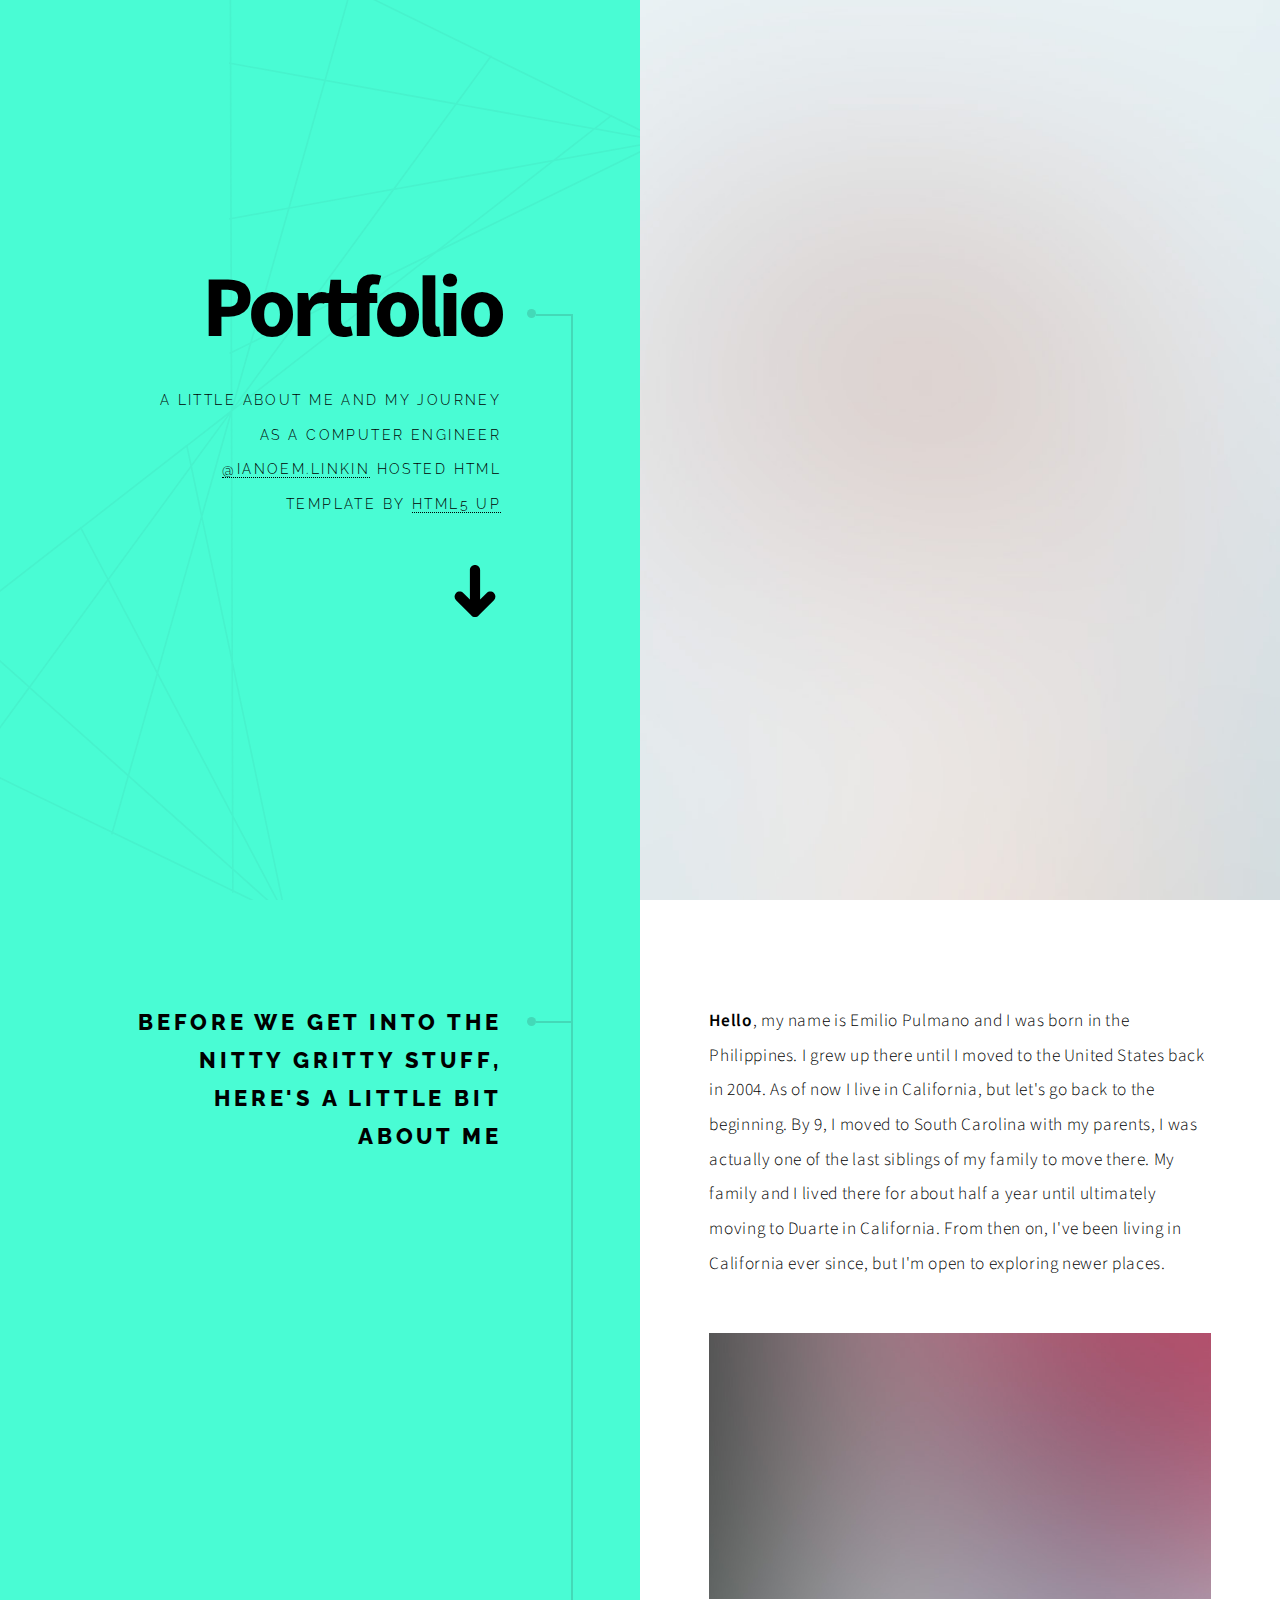
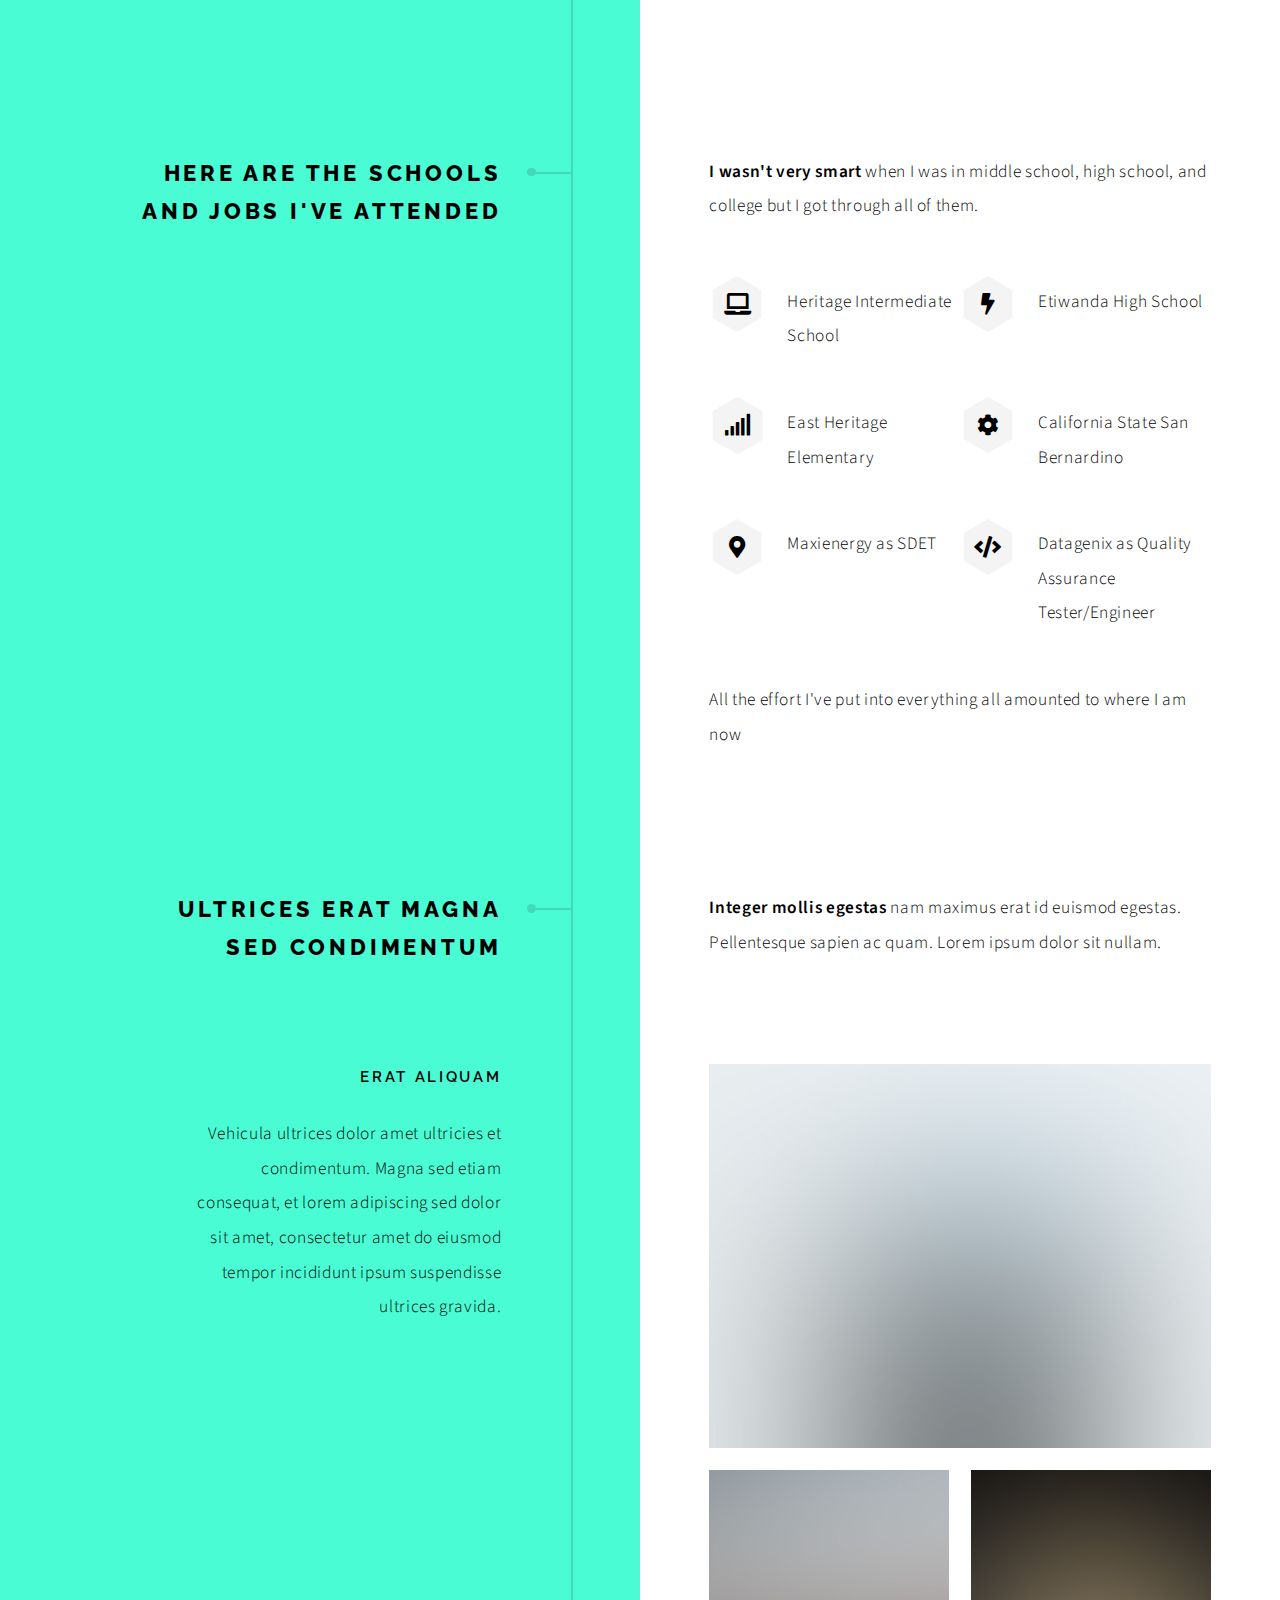
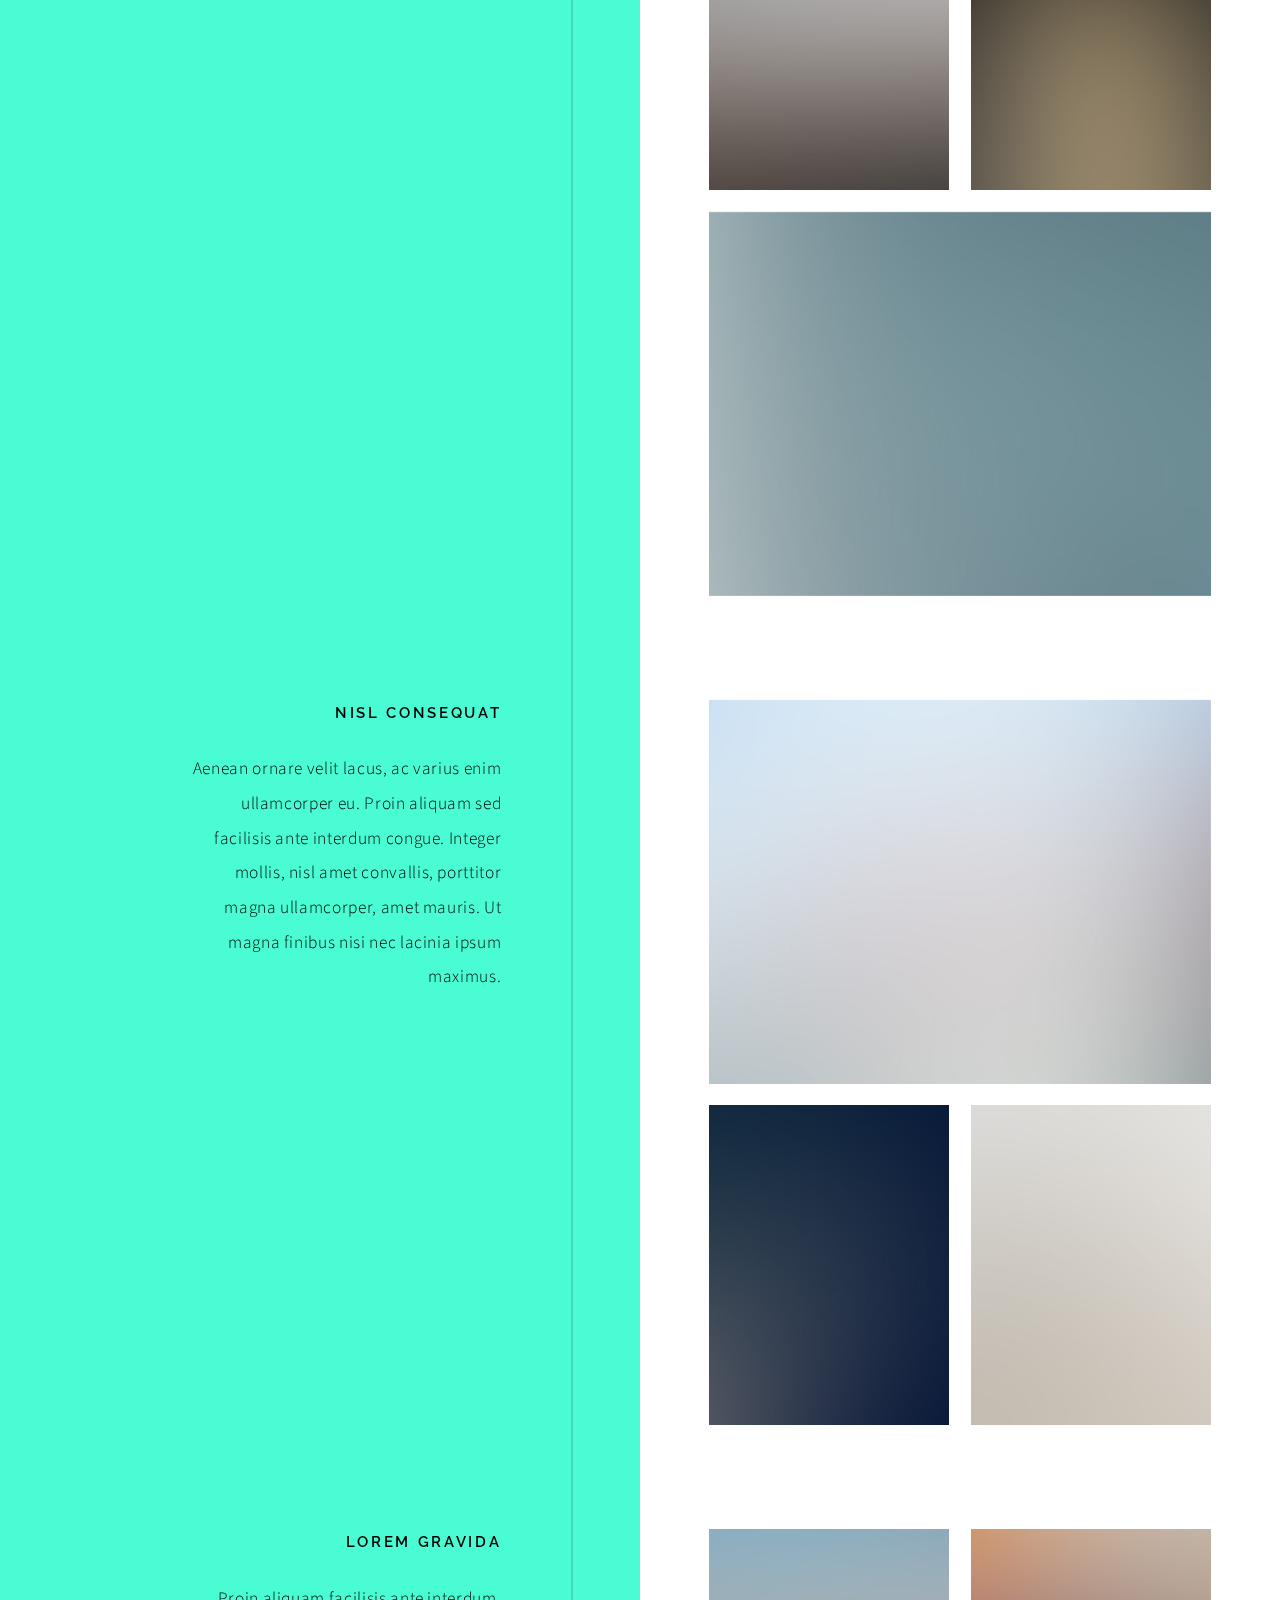
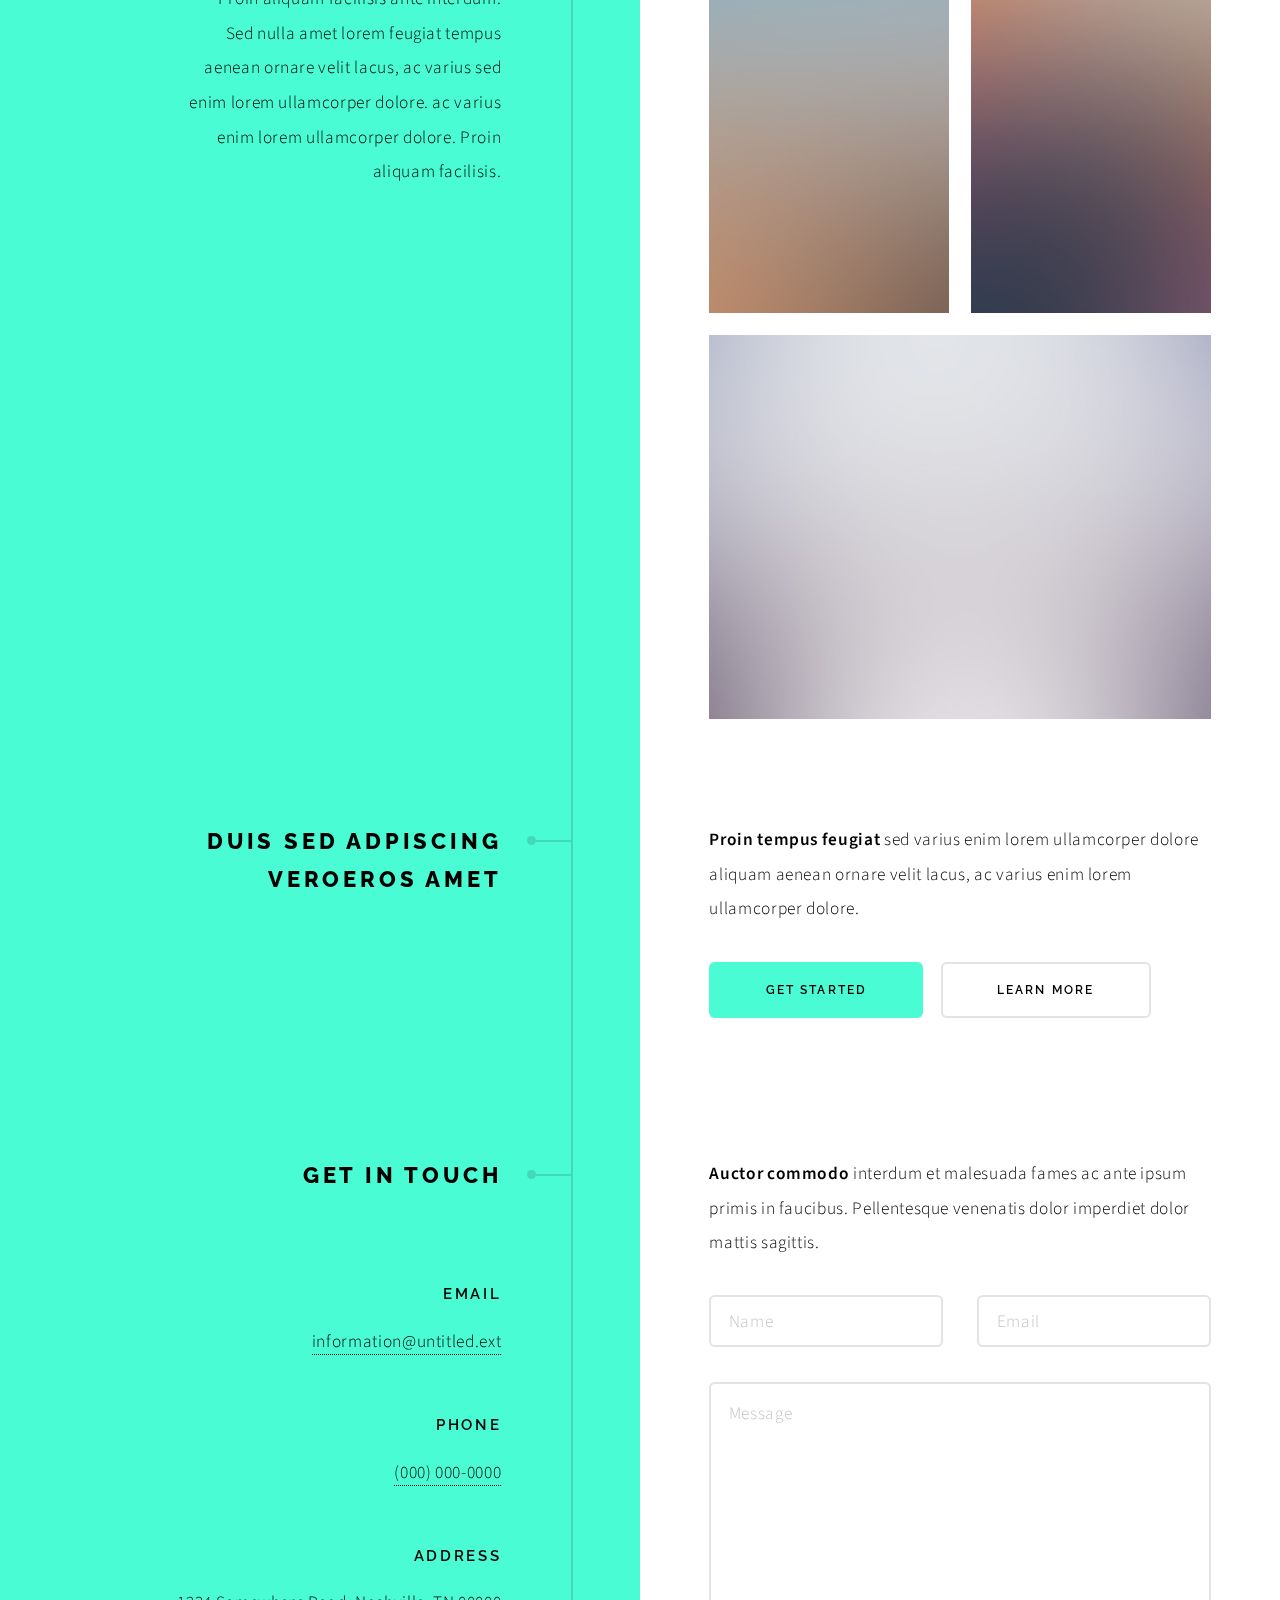
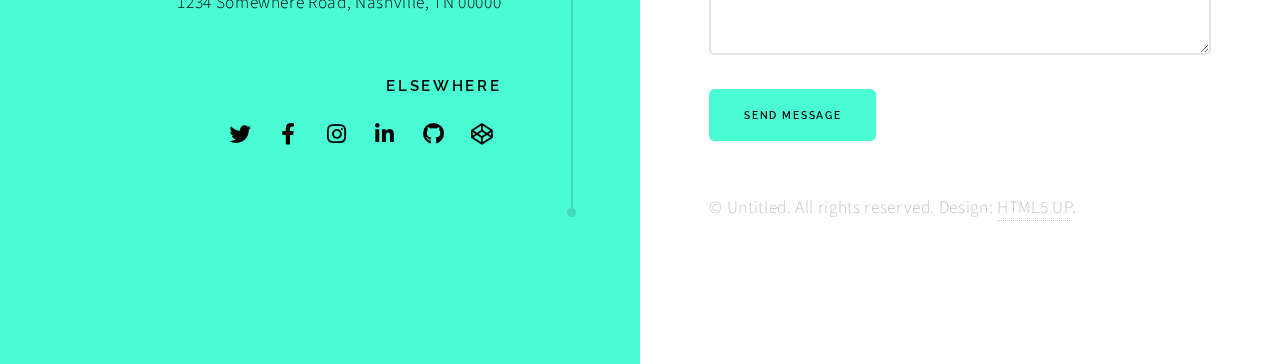
==== index.html @ 53356eca "Updated some texts on the template, pushing it now to see if it applies" ====
<!DOCTYPE HTML>
<!--
	Paradigm Shift by HTML5 UP
	html5up.net | @ajlkn
	Free for personal and commercial use under the CCA 3.0 license (html5up.net/license)
-->
<html>
	<head>
		<title>Paradigm Shift by HTML5 UP</title>
		<meta charset="utf-8" />
		<meta name="viewport" content="width=device-width, initial-scale=1, user-scalable=no" />
		<meta name="description" content="" />
		<meta name="keywords" content="" />
		<link rel="stylesheet" href="assets/css/main.css" />
	</head>
	<body class="is-preload">

		<!-- Wrapper -->
			<div id="wrapper">

				<!-- Intro -->
					<section class="intro">
						<header>
							<h1>Portfolio</h1>
							<p>A little about me and my journey as a Computer Engineer <a href="https://www.linkedin.com/in/ianoemilio/">@ianoem.linkIn</a> hosted HTML Template by <a href="https://html5up.net">HTML5 UP</a></p>
							<ul class="actions">
								<li><a href="#first" class="arrow scrolly"><span class="label">Next</span></a></li>
							</ul>
						</header>
						<div class="content">
							<span class="image fill" data-position="center"><img src="images/pic01.jpg" alt="" /></span>
						</div>
					</section>

				<!-- Section -->
					<section id="first">
						<header>
							<h2>Before we get into the nitty gritty stuff, here's a little bit about me</h2>
						</header>
						<div class="content">
							<p><strong>Hello</strong>, my name is Emilio Pulmano and I was born in the Philippines. I grew up there until I moved to the United States back in 2004. As of now I live in California, but let's go back to the beginning. By 9, I moved to South Carolina with my parents, I was actually one of the last siblings of my family to move there. My family and I lived there for about half a year until ultimately moving to Duarte in California. From then on, I've been living in California ever since, but I'm open to exploring newer places.</p>
							<span class="image main"><img src="images/pic02.jpg" alt="" /></span>
						</div>
					</section>

				<!-- Section -->
					<section>
						<header>
							<h2>Here are the Schools and Jobs I've attended</h2>
						</header>
						<div class="content">
							<p><strong>I wasn't very smart</strong> when I was in middle school, high school, and college but I got through all of them.</p>
							<ul class="feature-icons">
								<li class="icon solid fa-laptop">Heritage Intermediate School</li>
								<li class="icon solid fa-bolt">Etiwanda High School</li>
								<li class="icon solid fa-signal">East Heritage Elementary</li>
								<li class="icon solid fa-cog">California State San Bernardino</li>
								<li class="icon solid fa-map-marker-alt">Maxienergy as SDET</li>
								<li class="icon solid fa-code">Datagenix as Quality Assurance Tester/Engineer</li>
							</ul>
							<p>All the effort I've put into everything all amounted to where I am now</p>
						</div>
					</section>

				<!-- Section -->
					<section>
						<header>
							<h2>Ultrices erat magna sed condimentum</h2>
						</header>
						<div class="content">
							<p><strong>Integer mollis egestas</strong> nam maximus erat id euismod egestas. Pellentesque sapien ac quam. Lorem ipsum dolor sit nullam.</p>

							<!-- Section -->
								<section>
									<header>
										<h3>Erat aliquam</h3>
										<p>Vehicula ultrices dolor amet ultricies et condimentum. Magna sed etiam consequat, et lorem adipiscing sed dolor sit amet, consectetur amet do eiusmod tempor incididunt  ipsum suspendisse ultrices gravida.</p>
									</header>
									<div class="content">
										<div class="gallery">
											<a href="images/gallery/fulls/01.jpg" class="landscape"><img src="images/gallery/thumbs/01.jpg" alt="" /></a>
											<a href="images/gallery/fulls/02.jpg"><img src="images/gallery/thumbs/02.jpg" alt="" /></a>
											<a href="images/gallery/fulls/03.jpg"><img src="images/gallery/thumbs/03.jpg" alt="" /></a>
											<a href="images/gallery/fulls/04.jpg" class="landscape"><img src="images/gallery/thumbs/04.jpg" alt="" /></a>
										</div>
									</div>
								</section>

							<!-- Section -->
								<section>
									<header>
										<h3>Nisl consequat</h3>
										<p>Aenean ornare velit lacus, ac varius enim ullamcorper eu. Proin aliquam sed facilisis ante interdum congue. Integer mollis, nisl amet convallis, porttitor magna ullamcorper, amet mauris. Ut magna finibus nisi nec lacinia ipsum maximus.</p>
									</header>
									<div class="content">
										<div class="gallery">
											<a href="images/gallery/fulls/05.jpg" class="landscape"><img src="images/gallery/thumbs/05.jpg" alt="" /></a>
											<a href="images/gallery/fulls/06.jpg"><img src="images/gallery/thumbs/06.jpg" alt="" /></a>
											<a href="images/gallery/fulls/07.jpg"><img src="images/gallery/thumbs/07.jpg" alt="" /></a>
										</div>
									</div>
								</section>

							<!-- Section -->
								<section>
									<header>
										<h3>Lorem gravida</h3>
										<p>Proin aliquam facilisis ante interdum. Sed nulla amet lorem feugiat tempus aenean ornare velit lacus, ac varius sed enim lorem ullamcorper dolore.  ac varius enim lorem ullamcorper dolore. Proin aliquam facilisis.</p>
									</header>
									<div class="content">
										<div class="gallery">
											<a href="images/gallery/fulls/08.jpg" class="portrait"><img src="images/gallery/thumbs/08.jpg" alt="" /></a>
											<a href="images/gallery/fulls/09.jpg" class="portrait"><img src="images/gallery/thumbs/09.jpg" alt="" /></a>
											<a href="images/gallery/fulls/10.jpg" class="landscape"><img src="images/gallery/thumbs/10.jpg" alt="" /></a>
										</div>
									</div>
								</section>

						</div>
					</section>

				<!-- Section -->
					<section>
						<header>
							<h2>Duis sed adpiscing veroeros amet</h2>
						</header>
						<div class="content">
							<p><strong>Proin tempus feugiat</strong> sed varius enim lorem ullamcorper dolore aliquam aenean ornare velit lacus, ac varius enim lorem ullamcorper dolore.</p>
							<ul class="actions">
								<li><a href="#" class="button primary large">Get Started</a></li>
								<li><a href="#" class="button large">Learn More</a></li>
							</ul>
						</div>
					</section>

				<!-- Elements -->
				<!--
					<section>
						<header>
							<h2>Elements</h2>
						</header>
						<div class="content">

							<section>
								<header>
									<h3>Text</h3>
								</header>
								<div class="content">
									<p>This is <b>bold</b> and this is <strong>strong</strong>. This is <i>italic</i> and this is <em>emphasized</em>.
									This is <sup>superscript</sup> text and this is <sub>subscript</sub> text.
									This is <u>underlined</u> and this is code: <code>for (;;) { ... }</code>. Finally, <a href="#">this is a link</a>.</p>
									<hr />
									<h2>Heading Level 2</h2>
									<h3>Heading Level 3</h3>
									<h4>Heading Level 4</h4>
									<h5>Heading Level 5</h5>
									<hr />
									<h5>Blockquote</h5>
									<blockquote>Fringilla nisl. Donec accumsan interdum nisi, quis tincidunt felis sagittis eget tempus euismod. Vestibulum ante ipsum primis in faucibus vestibulum. Blandit adipiscing eu felis iaculis volutpat ac adipiscing accumsan faucibus. Vestibulum ante ipsum primis in faucibus lorem ipsum dolor sit amet nullam adipiscing eu felis.</blockquote>
									<h5>Preformatted</h5>
									<pre><code>i = 0;

while (!deck.isInOrder()) {
  print 'Iteration ' + i;
  deck.shuffle();
  i++;
}

print 'Sorted in ' + i + ' iterations.';</code></pre>
								</div>
							</section>

							<section>
								<header>
									<h3>Lists</h3>
								</header>
								<div class="content">

									<h4>Unordered</h4>
									<ul>
										<li>Dolor pulvinar etiam.</li>
										<li>Sagittis adipiscing.</li>
										<li>Felis enim feugiat.</li>
									</ul>

									<h4>Alternate</h4>
									<ul class="alt">
										<li>Dolor pulvinar etiam.</li>
										<li>Sagittis adipiscing.</li>
										<li>Felis enim feugiat.</li>
									</ul>

									<h4>Ordered</h4>
									<ol>
										<li>Dolor pulvinar etiam.</li>
										<li>Etiam vel felis viverra.</li>
										<li>Felis enim feugiat.</li>
										<li>Dolor pulvinar etiam.</li>
										<li>Etiam vel felis lorem.</li>
										<li>Felis enim et feugiat.</li>
									</ol>
									<h4>Icons</h4>
									<ul class="icons">
										<li><a href="#" class="icon brands fa-twitter"><span class="label">Twitter</span></a></li>
										<li><a href="#" class="icon brands fa-facebook-f"><span class="label">Facebook</span></a></li>
										<li><a href="#" class="icon brands fa-instagram"><span class="label">Instagram</span></a></li>
										<li><a href="#" class="icon brands fa-github"><span class="label">Github</span></a></li>
									</ul>

									<h4>Actions</h4>
									<ul class="actions">
										<li><a href="#" class="button primary">Default</a></li>
										<li><a href="#" class="button">Default</a></li>
									</ul>
									<ul class="actions stacked">
										<li><a href="#" class="button primary">Default</a></li>
										<li><a href="#" class="button">Default</a></li>
									</ul>
								</div>
							</section>

							<section>
								<header>
									<h3>Table</h3>
								</header>
								<div class="content">
									<h4>Default</h4>
									<div class="table-wrapper">
										<table>
											<thead>
												<tr>
													<th>Name</th>
													<th>Description</th>
													<th>Price</th>
												</tr>
											</thead>
											<tbody>
												<tr>
													<td>Item One</td>
													<td>Ante turpis integer aliquet porttitor.</td>
													<td>29.99</td>
												</tr>
												<tr>
													<td>Item Two</td>
													<td>Vis ac commodo adipiscing arcu aliquet.</td>
													<td>19.99</td>
												</tr>
												<tr>
													<td>Item Three</td>
													<td> Morbi faucibus arcu accumsan lorem.</td>
													<td>29.99</td>
												</tr>
												<tr>
													<td>Item Four</td>
													<td>Vitae integer tempus condimentum.</td>
													<td>19.99</td>
												</tr>
												<tr>
													<td>Item Five</td>
													<td>Ante turpis integer aliquet porttitor.</td>
													<td>29.99</td>
												</tr>
											</tbody>
											<tfoot>
												<tr>
													<td colspan="2"></td>
													<td>100.00</td>
												</tr>
											</tfoot>
										</table>
									</div>

									<h4>Alternate</h4>
									<div class="table-wrapper">
										<table class="alt">
											<thead>
												<tr>
													<th>Name</th>
													<th>Description</th>
													<th>Price</th>
												</tr>
											</thead>
											<tbody>
												<tr>
													<td>Item One</td>
													<td>Ante turpis integer aliquet porttitor.</td>
													<td>29.99</td>
												</tr>
												<tr>
													<td>Item Two</td>
													<td>Vis ac commodo adipiscing arcu aliquet.</td>
													<td>19.99</td>
												</tr>
												<tr>
													<td>Item Three</td>
													<td> Morbi faucibus arcu accumsan lorem.</td>
													<td>29.99</td>
												</tr>
												<tr>
													<td>Item Four</td>
													<td>Vitae integer tempus condimentum.</td>
													<td>19.99</td>
												</tr>
												<tr>
													<td>Item Five</td>
													<td>Ante turpis integer aliquet porttitor.</td>
													<td>29.99</td>
												</tr>
											</tbody>
											<tfoot>
												<tr>
													<td colspan="2"></td>
													<td>100.00</td>
												</tr>
											</tfoot>
										</table>
									</div>
								</div>
							</section>

							<section>
								<header>
									<h3>Buttons</h3>
								</header>
								<div class="content">
									<ul class="actions">
										<li><a href="#" class="button primary">Primary</a></li>
										<li><a href="#" class="button">Default</a></li>
									</ul>
									<ul class="actions">
										<li><a href="#" class="button large">Large</a></li>
										<li><a href="#" class="button">Default</a></li>
										<li><a href="#" class="button small">Small</a></li>
									</ul>
									<ul class="actions">
										<li><a href="#" class="button primary icon solid fa-download">Icon</a></li>
										<li><a href="#" class="button icon solid fa-download">Icon</a></li>
									</ul>
									<ul class="actions">
										<li><span class="button primary disabled">Disabled</span></li>
										<li><span class="button disabled">Disabled</span></li>
									</ul>
								</div>
							</section>

							<section>
								<header>
									<h3>Form</h3>
								</header>
								<div class="content">
									<form method="post" action="#">
										<div class="fields">
											<div class="field half">
												<label for="demo-name">Name</label>
												<input type="text" name="demo-name" id="demo-name" value="" placeholder="Jane Doe" />
											</div>
											<div class="field half">
												<label for="demo-email">Email</label>
												<input type="email" name="demo-email" id="demo-email" value="" placeholder="jane@untitled.tld" />
											</div>
											<div class="field">
												<label for="demo-category">Category</label>
												<select name="demo-category" id="demo-category">
													<option value="">-</option>
													<option value="1">Manufacturing</option>
													<option value="1">Shipping</option>
													<option value="1">Administration</option>
													<option value="1">Human Resources</option>
												</select>
											</div>
											<div class="field half">
												<input type="radio" id="demo-priority-low" name="demo-priority" checked>
												<label for="demo-priority-low">Low</label>
											</div>
											<div class="field half">
												<input type="radio" id="demo-priority-high" name="demo-priority">
												<label for="demo-priority-high">High</label>
											</div>
											<div class="field half">
												<input type="checkbox" id="demo-copy" name="demo-copy">
												<label for="demo-copy">Email me a copy</label>
											</div>
											<div class="field half">
												<input type="checkbox" id="demo-human" name="demo-human" checked>
												<label for="demo-human">Not a robot</label>
											</div>
											<div class="field">
												<label for="demo-message">Message</label>
												<textarea name="demo-message" id="demo-message" placeholder="Enter your message" rows="6"></textarea>
											</div>
										</div>
										<ul class="actions">
											<li><input type="submit" value="Send Message" class="primary" /></li>
											<li><input type="reset" value="Reset" /></li>
										</ul>
									</form>
								</div>
							</section>

						</div>
					</section>
				-->

				<!-- Section -->
					<section>
						<header>
							<h2>Get in touch</h2>
						</header>
						<div class="content">
							<p><strong>Auctor commodo</strong> interdum et malesuada fames ac ante ipsum primis in faucibus. Pellentesque venenatis dolor imperdiet dolor mattis sagittis.</p>
							<form>
								<div class="fields">
									<div class="field half">
										<input type="text" name="name" id="name" placeholder="Name" />
									</div>
									<div class="field half">
										<input type="email" name="email" id="email" placeholder="Email" />
									</div>
									<div class="field">
										<textarea name="message" id="message" placeholder="Message" rows="7"></textarea>
									</div>
								</div>
								<ul class="actions">
									<li><input type="submit" value="Send Message" class="button primary" /></li>
								</ul>
							</form>
						</div>
						<footer>
							<ul class="items">
								<li>
									<h3>Email</h3>
									<a href="#">information@untitled.ext</a>
								</li>
								<li>
									<h3>Phone</h3>
									<a href="#">(000) 000-0000</a>
								</li>
								<li>
									<h3>Address</h3>
									<span>1234 Somewhere Road, Nashville, TN 00000</span>
								</li>
								<li>
									<h3>Elsewhere</h3>
									<ul class="icons">
										<li><a href="#" class="icon brands fa-twitter"><span class="label">Twitter</span></a></li>
										<li><a href="#" class="icon brands fa-facebook-f"><span class="label">Facebook</span></a></li>
										<li><a href="#" class="icon brands fa-instagram"><span class="label">Instagram</span></a></li>
										<li><a href="#" class="icon brands fa-linkedin-in"><span class="label">LinkedIn</span></a></li>
										<li><a href="#" class="icon brands fa-github"><span class="label">GitHub</span></a></li>
										<li><a href="#" class="icon brands fa-codepen"><span class="label">Codepen</span></a></li>
									</ul>
								</li>
							</ul>
						</footer>
					</section>

				<!-- Copyright -->
					<div class="copyright">&copy; Untitled. All rights reserved. Design: <a href="https://html5up.net">HTML5 UP</a>.</div>

			</div>

		<!-- Scripts -->
			<script src="assets/js/jquery.min.js"></script>
			<script src="assets/js/jquery.scrolly.min.js"></script>
			<script src="assets/js/browser.min.js"></script>
			<script src="assets/js/breakpoints.min.js"></script>
			<script src="assets/js/util.js"></script>
			<script src="assets/js/main.js"></script>

	</body>
</html>
---- assets/css/main.css ----
@import url(fontawesome-all.min.css);
@import url("https://fonts.googleapis.com/css?family=Source+Sans+Pro:300,600,700,300i,600i,700i|Raleway:600,800");

/*
	Paradigm Shift by HTML5 UP
	html5up.net | @ajlkn
	Free for personal and commercial use under the CCA 3.0 license (html5up.net/license)
*/

html, body, div, span, applet, object,
iframe, h1, h2, h3, h4, h5, h6, p, blockquote,
pre, a, abbr, acronym, address, big, cite,
code, del, dfn, em, img, ins, kbd, q, s, samp,
small, strike, strong, sub, sup, tt, var, b,
u, i, center, dl, dt, dd, ol, ul, li, fieldset,
form, label, legend, table, caption, tbody,
tfoot, thead, tr, th, td, article, aside,
canvas, details, embed, figure, figcaption,
footer, header, hgroup, menu, nav, output, ruby,
section, summary, time, mark, audio, video {
	margin: 0;
	padding: 0;
	border: 0;
	font-size: 100%;
	font: inherit;
	vertical-align: baseline;}

article, aside, details, figcaption, figure,
footer, header, hgroup, menu, nav, section {
	display: block;}

body {
	line-height: 1;
}

ol, ul {
	list-style: none;
}

blockquote, q {
	quotes: none;
}

	blockquote:before, blockquote:after, q:before, q:after {
		content: '';
		content: none;
	}

table {
	border-collapse: collapse;
	border-spacing: 0;
}

body {
	-webkit-text-size-adjust: none;
}

mark {
	background-color: transparent;
	color: inherit;
}

input::-moz-focus-inner {
	border: 0;
	padding: 0;
}

input, select, textarea {
	-moz-appearance: none;
	-webkit-appearance: none;
	-ms-appearance: none;
	appearance: none;
}

/* Basic */

	@-ms-viewport {
		width: device-width;
	}

	body {
		-ms-overflow-style: scrollbar;
	}

	@media screen and (max-width: 480px) {

		html, body {
			min-width: 320px;
		}

	}

	html {
		box-sizing: border-box;
	}

	*, *:before, *:after {
		box-sizing: inherit;
	}

	html {
		overflow-x: hidden;
	}

	body {
		background: #ffffff;
		overflow-x: hidden;
	}

		body.is-preload *, body.is-preload *:before, body.is-preload *:after {
			-moz-animation: none !important;
			-webkit-animation: none !important;
			-ms-animation: none !important;
			animation: none !important;
			-moz-transition: none !important;
			-webkit-transition: none !important;
			-ms-transition: none !important;
			transition: none !important;
		}

/* Typography */

	html {
		font-size: 18pt;
	}

		@media screen and (max-width: 1920px) {

			html {
				font-size: 13pt;
			}

		}

		@media screen and (max-width: 1152px) {

			html {
				font-size: 14pt;
			}

		}

		@media screen and (max-width: 736px) {

			html {
				font-size: 12pt;
			}

		}

		@media screen and (max-width: 480px) {

			html {
				font-size: 11pt;
			}

		}

	body {
		background-color: #ffffff;
		color: #000000;
	}

	body, input, select, textarea {
		color: #000000;
		font-family: "Source Sans Pro", Helvetica, sans-serif;
		font-size: 1rem;
		font-weight: 300;
		letter-spacing: 0.0375em;
		line-height: 2;
	}

	a {
		-moz-transition: border-bottom-color 0.25s ease-in-out;
		-webkit-transition: border-bottom-color 0.25s ease-in-out;
		-ms-transition: border-bottom-color 0.25s ease-in-out;
		transition: border-bottom-color 0.25s ease-in-out;
		text-decoration: none;
		color: #000000;
		border-bottom: dotted 1px;
	}

		a:hover {
			text-decoration: none;
			border-bottom-color: transparent;
		}

	strong, b {
		font-weight: 600;
		color: #000000;
	}

	em, i {
		font-style: italic;
	}

	p {
		margin: 0 0 2rem 0;
	}

	h1, h2, h3, h4, h5, h6 {
		color: #000000;
		font-family: "Raleway", Helvetica, sans-serif;
		font-weight: 600;
		letter-spacing: 0.175em;
		line-height: 1.75;
		margin: 0 0 1.5rem 0;
		text-transform: uppercase;
	}

		h1 a, h2 a, h3 a, h4 a, h5 a, h6 a {
			color: inherit;
			text-decoration: none;
		}

	h1 {
		font-family: "Source Sans Pro", Helvetica, sans-serif;
		font-size: 5rem;
		font-weight: 700;
		letter-spacing: -0.05em;
		line-height: 1.1;
		margin: 0 0 1.5rem 0;
		text-transform: none;
	}

	h2 {
		font-size: 1.25rem;
		font-weight: 800;
		margin: 0 0 2rem 0;
	}

	h3 {
		font-size: 0.875rem;
	}

	h4 {
		font-size: 0.875rem;
	}

	h5 {
		font-size: 0.75rem;
	}

	h6 {
		font-size: 0.625rem;
	}

	@media screen and (max-width: 736px) {

		h1 {
			font-size: 4.5rem;
			line-height: 1.1;
		}

		h2 {
			font-size: 1.25rem;
			line-height: 1.7;
		}

		h3 {
			font-size: 0.9rem;
		}

		h4 {
			font-size: 0.75rem;
		}

		h5 {
			font-size: 0.675rem;
		}

	}

	@media screen and (max-width: 360px) {

		h1 {
			font-size: 3.75rem;
		}

		h2 {
			font-size: 1.125rem;
		}

		h3 {
			font-size: 0.8rem;
		}

		h4 {
			font-size: 0.675rem;
		}

		h5 {
			font-size: 0.675rem;
		}

	}

	sub {
		font-size: 0.8rem;
		position: relative;
		top: 0.5rem;
	}

	sup {
		font-size: 0.8rem;
		position: relative;
		top: -0.5rem;
	}

	blockquote {
		border-left: solid 0.5rem rgba(144, 144, 144, 0.25);
		font-style: italic;
		margin: 0 0 2rem 0;
		padding: 1rem 0 1rem 2rem;
	}

	code {
		background: rgba(144, 144, 144, 0.1);
		border-radius: 0.325rem;
		font-family: "Courier New", monospace;
		font-size: 0.9rem;
		margin: 0 0.25rem;
		padding: 0.25rem 0.65rem;
	}

	pre {
		-webkit-overflow-scrolling: touch;
		font-family: "Courier New", monospace;
		font-size: 0.9rem;
		margin: 0 0 2rem 0;
		width: 100%;
	}

		pre code {
			display: block;
			line-height: 1.75;
			padding: 1rem 1.5rem;
			overflow-x: auto;
		}

	hr {
		border: 0;
		border-bottom: solid 2px rgba(144, 144, 144, 0.25);
		margin: 3rem 0;
	}

		hr.major {
			margin: 5rem 0;
		}

		@media screen and (max-width: 736px) {

			hr.major {
				margin: 3rem 0;
			}

		}

/* Row */

	.row {
		display: flex;
		flex-wrap: wrap;
		box-sizing: border-box;
		align-items: stretch;
	}

		.row > * {
			box-sizing: border-box;
		}

		.row.gtr-uniform > * > :last-child {
			margin-bottom: 0;
		}

		.row.aln-left {
			justify-content: flex-start;
		}

		.row.aln-center {
			justify-content: center;
		}

		.row.aln-right {
			justify-content: flex-end;
		}

		.row.aln-top {
			align-items: flex-start;
		}

		.row.aln-middle {
			align-items: center;
		}

		.row.aln-bottom {
			align-items: flex-end;
		}

		.row > .imp {
			order: -1;
		}

		.row > .col-1 {
			width: 8.33333%;
		}

		.row > .off-1 {
			margin-left: 8.33333%;
		}

		.row > .col-2 {
			width: 16.66667%;
		}

		.row > .off-2 {
			margin-left: 16.66667%;
		}

		.row > .col-3 {
			width: 25%;
		}

		.row > .off-3 {
			margin-left: 25%;
		}

		.row > .col-4 {
			width: 33.33333%;
		}

		.row > .off-4 {
			margin-left: 33.33333%;
		}

		.row > .col-5 {
			width: 41.66667%;
		}

		.row > .off-5 {
			margin-left: 41.66667%;
		}

		.row > .col-6 {
			width: 50%;
		}

		.row > .off-6 {
			margin-left: 50%;
		}

		.row > .col-7 {
			width: 58.33333%;
		}

		.row > .off-7 {
			margin-left: 58.33333%;
		}

		.row > .col-8 {
			width: 66.66667%;
		}

		.row > .off-8 {
			margin-left: 66.66667%;
		}

		.row > .col-9 {
			width: 75%;
		}

		.row > .off-9 {
			margin-left: 75%;
		}

		.row > .col-10 {
			width: 83.33333%;
		}

		.row > .off-10 {
			margin-left: 83.33333%;
		}

		.row > .col-11 {
			width: 91.66667%;
		}

		.row > .off-11 {
			margin-left: 91.66667%;
		}

		.row > .col-12 {
			width: 100%;
		}

		.row > .off-12 {
			margin-left: 100%;
		}

		.row.gtr-0 {
			margin-top: 0;
			margin-left: 0rem;
		}

			.row.gtr-0 > * {
				padding: 0 0 0 0rem;
			}

			.row.gtr-0.gtr-uniform {
				margin-top: 0rem;
			}

				.row.gtr-0.gtr-uniform > * {
					padding-top: 0rem;
				}

		.row.gtr-25 {
			margin-top: 0;
			margin-left: -0.5rem;
		}

			.row.gtr-25 > * {
				padding: 0 0 0 0.5rem;
			}

			.row.gtr-25.gtr-uniform {
				margin-top: -0.5rem;
			}

				.row.gtr-25.gtr-uniform > * {
					padding-top: 0.5rem;
				}

		.row.gtr-50 {
			margin-top: 0;
			margin-left: -1rem;
		}

			.row.gtr-50 > * {
				padding: 0 0 0 1rem;
			}

			.row.gtr-50.gtr-uniform {
				margin-top: -1rem;
			}

				.row.gtr-50.gtr-uniform > * {
					padding-top: 1rem;
				}

		.row {
			margin-top: 0;
			margin-left: -2rem;
		}

			.row > * {
				padding: 0 0 0 2rem;
			}

			.row.gtr-uniform {
				margin-top: -2rem;
			}

				.row.gtr-uniform > * {
					padding-top: 2rem;
				}

		.row.gtr-150 {
			margin-top: 0;
			margin-left: -3rem;
		}

			.row.gtr-150 > * {
				padding: 0 0 0 3rem;
			}

			.row.gtr-150.gtr-uniform {
				margin-top: -3rem;
			}

				.row.gtr-150.gtr-uniform > * {
					padding-top: 3rem;
				}

		.row.gtr-200 {
			margin-top: 0;
			margin-left: -4rem;
		}

			.row.gtr-200 > * {
				padding: 0 0 0 4rem;
			}

			.row.gtr-200.gtr-uniform {
				margin-top: -4rem;
			}

				.row.gtr-200.gtr-uniform > * {
					padding-top: 4rem;
				}

		@media screen and (max-width: 1920px) {

			.row {
				display: flex;
				flex-wrap: wrap;
				box-sizing: border-box;
				align-items: stretch;
			}

				.row > * {
					box-sizing: border-box;
				}

				.row.gtr-uniform > * > :last-child {
					margin-bottom: 0;
				}

				.row.aln-left {
					justify-content: flex-start;
				}

				.row.aln-center {
					justify-content: center;
				}

				.row.aln-right {
					justify-content: flex-end;
				}

				.row.aln-top {
					align-items: flex-start;
				}

				.row.aln-middle {
					align-items: center;
				}

				.row.aln-bottom {
					align-items: flex-end;
				}

				.row > .imp-xlarge {
					order: -1;
				}

				.row > .col-1-xlarge {
					width: 8.33333%;
				}

				.row > .off-1-xlarge {
					margin-left: 8.33333%;
				}

				.row > .col-2-xlarge {
					width: 16.66667%;
				}

				.row > .off-2-xlarge {
					margin-left: 16.66667%;
				}

				.row > .col-3-xlarge {
					width: 25%;
				}

				.row > .off-3-xlarge {
					margin-left: 25%;
				}

				.row > .col-4-xlarge {
					width: 33.33333%;
				}

				.row > .off-4-xlarge {
					margin-left: 33.33333%;
				}

				.row > .col-5-xlarge {
					width: 41.66667%;
				}

				.row > .off-5-xlarge {
					margin-left: 41.66667%;
				}

				.row > .col-6-xlarge {
					width: 50%;
				}

				.row > .off-6-xlarge {
					margin-left: 50%;
				}

				.row > .col-7-xlarge {
					width: 58.33333%;
				}

				.row > .off-7-xlarge {
					margin-left: 58.33333%;
				}

				.row > .col-8-xlarge {
					width: 66.66667%;
				}

				.row > .off-8-xlarge {
					margin-left: 66.66667%;
				}

				.row > .col-9-xlarge {
					width: 75%;
				}

				.row > .off-9-xlarge {
					margin-left: 75%;
				}

				.row > .col-10-xlarge {
					width: 83.33333%;
				}

				.row > .off-10-xlarge {
					margin-left: 83.33333%;
				}

				.row > .col-11-xlarge {
					width: 91.66667%;
				}

				.row > .off-11-xlarge {
					margin-left: 91.66667%;
				}

				.row > .col-12-xlarge {
					width: 100%;
				}

				.row > .off-12-xlarge {
					margin-left: 100%;
				}

				.row.gtr-0 {
					margin-top: 0;
					margin-left: 0rem;
				}

					.row.gtr-0 > * {
						padding: 0 0 0 0rem;
					}

					.row.gtr-0.gtr-uniform {
						margin-top: 0rem;
					}

						.row.gtr-0.gtr-uniform > * {
							padding-top: 0rem;
						}

				.row.gtr-25 {
					margin-top: 0;
					margin-left: -0.5rem;
				}

					.row.gtr-25 > * {
						padding: 0 0 0 0.5rem;
					}

					.row.gtr-25.gtr-uniform {
						margin-top: -0.5rem;
					}

						.row.gtr-25.gtr-uniform > * {
							padding-top: 0.5rem;
						}

				.row.gtr-50 {
					margin-top: 0;
					margin-left: -1rem;
				}

					.row.gtr-50 > * {
						padding: 0 0 0 1rem;
					}

					.row.gtr-50.gtr-uniform {
						margin-top: -1rem;
					}

						.row.gtr-50.gtr-uniform > * {
							padding-top: 1rem;
						}

				.row {
					margin-top: 0;
					margin-left: -2rem;
				}

					.row > * {
						padding: 0 0 0 2rem;
					}

					.row.gtr-uniform {
						margin-top: -2rem;
					}

						.row.gtr-uniform > * {
							padding-top: 2rem;
						}

				.row.gtr-150 {
					margin-top: 0;
					margin-left: -3rem;
				}

					.row.gtr-150 > * {
						padding: 0 0 0 3rem;
					}

					.row.gtr-150.gtr-uniform {
						margin-top: -3rem;
					}

						.row.gtr-150.gtr-uniform > * {
							padding-top: 3rem;
						}

				.row.gtr-200 {
					margin-top: 0;
					margin-left: -4rem;
				}

					.row.gtr-200 > * {
						padding: 0 0 0 4rem;
					}

					.row.gtr-200.gtr-uniform {
						margin-top: -4rem;
					}

						.row.gtr-200.gtr-uniform > * {
							padding-top: 4rem;
						}

		}

		@media screen and (max-width: 1280px) {

			.row {
				display: flex;
				flex-wrap: wrap;
				box-sizing: border-box;
				align-items: stretch;
			}

				.row > * {
					box-sizing: border-box;
				}

				.row.gtr-uniform > * > :last-child {
					margin-bottom: 0;
				}

				.row.aln-left {
					justify-content: flex-start;
				}

				.row.aln-center {
					justify-content: center;
				}

				.row.aln-right {
					justify-content: flex-end;
				}

				.row.aln-top {
					align-items: flex-start;
				}

				.row.aln-middle {
					align-items: center;
				}

				.row.aln-bottom {
					align-items: flex-end;
				}

				.row > .imp-large {
					order: -1;
				}

				.row > .col-1-large {
					width: 8.33333%;
				}

				.row > .off-1-large {
					margin-left: 8.33333%;
				}

				.row > .col-2-large {
					width: 16.66667%;
				}

				.row > .off-2-large {
					margin-left: 16.66667%;
				}

				.row > .col-3-large {
					width: 25%;
				}

				.row > .off-3-large {
					margin-left: 25%;
				}

				.row > .col-4-large {
					width: 33.33333%;
				}

				.row > .off-4-large {
					margin-left: 33.33333%;
				}

				.row > .col-5-large {
					width: 41.66667%;
				}

				.row > .off-5-large {
					margin-left: 41.66667%;
				}

				.row > .col-6-large {
					width: 50%;
				}

				.row > .off-6-large {
					margin-left: 50%;
				}

				.row > .col-7-large {
					width: 58.33333%;
				}

				.row > .off-7-large {
					margin-left: 58.33333%;
				}

				.row > .col-8-large {
					width: 66.66667%;
				}

				.row > .off-8-large {
					margin-left: 66.66667%;
				}

				.row > .col-9-large {
					width: 75%;
				}

				.row > .off-9-large {
					margin-left: 75%;
				}

				.row > .col-10-large {
					width: 83.33333%;
				}

				.row > .off-10-large {
					margin-left: 83.33333%;
				}

				.row > .col-11-large {
					width: 91.66667%;
				}

				.row > .off-11-large {
					margin-left: 91.66667%;
				}

				.row > .col-12-large {
					width: 100%;
				}

				.row > .off-12-large {
					margin-left: 100%;
				}

				.row.gtr-0 {
					margin-top: 0;
					margin-left: 0rem;
				}

					.row.gtr-0 > * {
						padding: 0 0 0 0rem;
					}

					.row.gtr-0.gtr-uniform {
						margin-top: 0rem;
					}

						.row.gtr-0.gtr-uniform > * {
							padding-top: 0rem;
						}

				.row.gtr-25 {
					margin-top: 0;
					margin-left: -0.375rem;
				}

					.row.gtr-25 > * {
						padding: 0 0 0 0.375rem;
					}

					.row.gtr-25.gtr-uniform {
						margin-top: -0.375rem;
					}

						.row.gtr-25.gtr-uniform > * {
							padding-top: 0.375rem;
						}

				.row.gtr-50 {
					margin-top: 0;
					margin-left: -0.75rem;
				}

					.row.gtr-50 > * {
						padding: 0 0 0 0.75rem;
					}

					.row.gtr-50.gtr-uniform {
						margin-top: -0.75rem;
					}

						.row.gtr-50.gtr-uniform > * {
							padding-top: 0.75rem;
						}

				.row {
					margin-top: 0;
					margin-left: -1.5rem;
				}

					.row > * {
						padding: 0 0 0 1.5rem;
					}

					.row.gtr-uniform {
						margin-top: -1.5rem;
					}

						.row.gtr-uniform > * {
							padding-top: 1.5rem;
						}

				.row.gtr-150 {
					margin-top: 0;
					margin-left: -2.25rem;
				}

					.row.gtr-150 > * {
						padding: 0 0 0 2.25rem;
					}

					.row.gtr-150.gtr-uniform {
						margin-top: -2.25rem;
					}

						.row.gtr-150.gtr-uniform > * {
							padding-top: 2.25rem;
						}

				.row.gtr-200 {
					margin-top: 0;
					margin-left: -3rem;
				}

					.row.gtr-200 > * {
						padding: 0 0 0 3rem;
					}

					.row.gtr-200.gtr-uniform {
						margin-top: -3rem;
					}

						.row.gtr-200.gtr-uniform > * {
							padding-top: 3rem;
						}

		}

		@media screen and (max-width: 1152px) {

			.row {
				display: flex;
				flex-wrap: wrap;
				box-sizing: border-box;
				align-items: stretch;
			}

				.row > * {
					box-sizing: border-box;
				}

				.row.gtr-uniform > * > :last-child {
					margin-bottom: 0;
				}

				.row.aln-left {
					justify-content: flex-start;
				}

				.row.aln-center {
					justify-content: center;
				}

				.row.aln-right {
					justify-content: flex-end;
				}

				.row.aln-top {
					align-items: flex-start;
				}

				.row.aln-middle {
					align-items: center;
				}

				.row.aln-bottom {
					align-items: flex-end;
				}

				.row > .imp-medium {
					order: -1;
				}

				.row > .col-1-medium {
					width: 8.33333%;
				}

				.row > .off-1-medium {
					margin-left: 8.33333%;
				}

				.row > .col-2-medium {
					width: 16.66667%;
				}

				.row > .off-2-medium {
					margin-left: 16.66667%;
				}

				.row > .col-3-medium {
					width: 25%;
				}

				.row > .off-3-medium {
					margin-left: 25%;
				}

				.row > .col-4-medium {
					width: 33.33333%;
				}

				.row > .off-4-medium {
					margin-left: 33.33333%;
				}

				.row > .col-5-medium {
					width: 41.66667%;
				}

				.row > .off-5-medium {
					margin-left: 41.66667%;
				}

				.row > .col-6-medium {
					width: 50%;
				}

				.row > .off-6-medium {
					margin-left: 50%;
				}

				.row > .col-7-medium {
					width: 58.33333%;
				}

				.row > .off-7-medium {
					margin-left: 58.33333%;
				}

				.row > .col-8-medium {
					width: 66.66667%;
				}

				.row > .off-8-medium {
					margin-left: 66.66667%;
				}

				.row > .col-9-medium {
					width: 75%;
				}

				.row > .off-9-medium {
					margin-left: 75%;
				}

				.row > .col-10-medium {
					width: 83.33333%;
				}

				.row > .off-10-medium {
					margin-left: 83.33333%;
				}

				.row > .col-11-medium {
					width: 91.66667%;
				}

				.row > .off-11-medium {
					margin-left: 91.66667%;
				}

				.row > .col-12-medium {
					width: 100%;
				}

				.row > .off-12-medium {
					margin-left: 100%;
				}

				.row.gtr-0 {
					margin-top: 0;
					margin-left: 0rem;
				}

					.row.gtr-0 > * {
						padding: 0 0 0 0rem;
					}

					.row.gtr-0.gtr-uniform {
						margin-top: 0rem;
					}

						.row.gtr-0.gtr-uniform > * {
							padding-top: 0rem;
						}

				.row.gtr-25 {
					margin-top: 0;
					margin-left: -0.375rem;
				}

					.row.gtr-25 > * {
						padding: 0 0 0 0.375rem;
					}

					.row.gtr-25.gtr-uniform {
						margin-top: -0.375rem;
					}

						.row.gtr-25.gtr-uniform > * {
							padding-top: 0.375rem;
						}

				.row.gtr-50 {
					margin-top: 0;
					margin-left: -0.75rem;
				}

					.row.gtr-50 > * {
						padding: 0 0 0 0.75rem;
					}

					.row.gtr-50.gtr-uniform {
						margin-top: -0.75rem;
					}

						.row.gtr-50.gtr-uniform > * {
							padding-top: 0.75rem;
						}

				.row {
					margin-top: 0;
					margin-left: -1.5rem;
				}

					.row > * {
						padding: 0 0 0 1.5rem;
					}

					.row.gtr-uniform {
						margin-top: -1.5rem;
					}

						.row.gtr-uniform > * {
							padding-top: 1.5rem;
						}

				.row.gtr-150 {
					margin-top: 0;
					margin-left: -2.25rem;
				}

					.row.gtr-150 > * {
						padding: 0 0 0 2.25rem;
					}

					.row.gtr-150.gtr-uniform {
						margin-top: -2.25rem;
					}

						.row.gtr-150.gtr-uniform > * {
							padding-top: 2.25rem;
						}

				.row.gtr-200 {
					margin-top: 0;
					margin-left: -3rem;
				}

					.row.gtr-200 > * {
						padding: 0 0 0 3rem;
					}

					.row.gtr-200.gtr-uniform {
						margin-top: -3rem;
					}

						.row.gtr-200.gtr-uniform > * {
							padding-top: 3rem;
						}

		}

		@media screen and (max-width: 736px) {

			.row {
				display: flex;
				flex-wrap: wrap;
				box-sizing: border-box;
				align-items: stretch;
			}

				.row > * {
					box-sizing: border-box;
				}

				.row.gtr-uniform > * > :last-child {
					margin-bottom: 0;
				}

				.row.aln-left {
					justify-content: flex-start;
				}

				.row.aln-center {
					justify-content: center;
				}

				.row.aln-right {
					justify-content: flex-end;
				}

				.row.aln-top {
					align-items: flex-start;
				}

				.row.aln-middle {
					align-items: center;
				}

				.row.aln-bottom {
					align-items: flex-end;
				}

				.row > .imp-small {
					order: -1;
				}

				.row > .col-1-small {
					width: 8.33333%;
				}

				.row > .off-1-small {
					margin-left: 8.33333%;
				}

				.row > .col-2-small {
					width: 16.66667%;
				}

				.row > .off-2-small {
					margin-left: 16.66667%;
				}

				.row > .col-3-small {
					width: 25%;
				}

				.row > .off-3-small {
					margin-left: 25%;
				}

				.row > .col-4-small {
					width: 33.33333%;
				}

				.row > .off-4-small {
					margin-left: 33.33333%;
				}

				.row > .col-5-small {
					width: 41.66667%;
				}

				.row > .off-5-small {
					margin-left: 41.66667%;
				}

				.row > .col-6-small {
					width: 50%;
				}

				.row > .off-6-small {
					margin-left: 50%;
				}

				.row > .col-7-small {
					width: 58.33333%;
				}

				.row > .off-7-small {
					margin-left: 58.33333%;
				}

				.row > .col-8-small {
					width: 66.66667%;
				}

				.row > .off-8-small {
					margin-left: 66.66667%;
				}

				.row > .col-9-small {
					width: 75%;
				}

				.row > .off-9-small {
					margin-left: 75%;
				}

				.row > .col-10-small {
					width: 83.33333%;
				}

				.row > .off-10-small {
					margin-left: 83.33333%;
				}

				.row > .col-11-small {
					width: 91.66667%;
				}

				.row > .off-11-small {
					margin-left: 91.66667%;
				}

				.row > .col-12-small {
					width: 100%;
				}

				.row > .off-12-small {
					margin-left: 100%;
				}

				.row.gtr-0 {
					margin-top: 0;
					margin-left: 0rem;
				}

					.row.gtr-0 > * {
						padding: 0 0 0 0rem;
					}

					.row.gtr-0.gtr-uniform {
						margin-top: 0rem;
					}

						.row.gtr-0.gtr-uniform > * {
							padding-top: 0rem;
						}

				.row.gtr-25 {
					margin-top: 0;
					margin-left: -0.3125rem;
				}

					.row.gtr-25 > * {
						padding: 0 0 0 0.3125rem;
					}

					.row.gtr-25.gtr-uniform {
						margin-top: -0.3125rem;
					}

						.row.gtr-25.gtr-uniform > * {
							padding-top: 0.3125rem;
						}

				.row.gtr-50 {
					margin-top: 0;
					margin-left: -0.625rem;
				}

					.row.gtr-50 > * {
						padding: 0 0 0 0.625rem;
					}

					.row.gtr-50.gtr-uniform {
						margin-top: -0.625rem;
					}

						.row.gtr-50.gtr-uniform > * {
							padding-top: 0.625rem;
						}

				.row {
					margin-top: 0;
					margin-left: -1.25rem;
				}

					.row > * {
						padding: 0 0 0 1.25rem;
					}

					.row.gtr-uniform {
						margin-top: -1.25rem;
					}

						.row.gtr-uniform > * {
							padding-top: 1.25rem;
						}

				.row.gtr-150 {
					margin-top: 0;
					margin-left: -1.875rem;
				}

					.row.gtr-150 > * {
						padding: 0 0 0 1.875rem;
					}

					.row.gtr-150.gtr-uniform {
						margin-top: -1.875rem;
					}

						.row.gtr-150.gtr-uniform > * {
							padding-top: 1.875rem;
						}

				.row.gtr-200 {
					margin-top: 0;
					margin-left: -2.5rem;
				}

					.row.gtr-200 > * {
						padding: 0 0 0 2.5rem;
					}

					.row.gtr-200.gtr-uniform {
						margin-top: -2.5rem;
					}

						.row.gtr-200.gtr-uniform > * {
							padding-top: 2.5rem;
						}

		}

		@media screen and (max-width: 480px) {

			.row {
				display: flex;
				flex-wrap: wrap;
				box-sizing: border-box;
				align-items: stretch;
			}

				.row > * {
					box-sizing: border-box;
				}

				.row.gtr-uniform > * > :last-child {
					margin-bottom: 0;
				}

				.row.aln-left {
					justify-content: flex-start;
				}

				.row.aln-center {
					justify-content: center;
				}

				.row.aln-right {
					justify-content: flex-end;
				}

				.row.aln-top {
					align-items: flex-start;
				}

				.row.aln-middle {
					align-items: center;
				}

				.row.aln-bottom {
					align-items: flex-end;
				}

				.row > .imp-xsmall {
					order: -1;
				}

				.row > .col-1-xsmall {
					width: 8.33333%;
				}

				.row > .off-1-xsmall {
					margin-left: 8.33333%;
				}

				.row > .col-2-xsmall {
					width: 16.66667%;
				}

				.row > .off-2-xsmall {
					margin-left: 16.66667%;
				}

				.row > .col-3-xsmall {
					width: 25%;
				}

				.row > .off-3-xsmall {
					margin-left: 25%;
				}

				.row > .col-4-xsmall {
					width: 33.33333%;
				}

				.row > .off-4-xsmall {
					margin-left: 33.33333%;
				}

				.row > .col-5-xsmall {
					width: 41.66667%;
				}

				.row > .off-5-xsmall {
					margin-left: 41.66667%;
				}

				.row > .col-6-xsmall {
					width: 50%;
				}

				.row > .off-6-xsmall {
					margin-left: 50%;
				}

				.row > .col-7-xsmall {
					width: 58.33333%;
				}

				.row > .off-7-xsmall {
					margin-left: 58.33333%;
				}

				.row > .col-8-xsmall {
					width: 66.66667%;
				}

				.row > .off-8-xsmall {
					margin-left: 66.66667%;
				}

				.row > .col-9-xsmall {
					width: 75%;
				}

				.row > .off-9-xsmall {
					margin-left: 75%;
				}

				.row > .col-10-xsmall {
					width: 83.33333%;
				}

				.row > .off-10-xsmall {
					margin-left: 83.33333%;
				}

				.row > .col-11-xsmall {
					width: 91.66667%;
				}

				.row > .off-11-xsmall {
					margin-left: 91.66667%;
				}

				.row > .col-12-xsmall {
					width: 100%;
				}

				.row > .off-12-xsmall {
					margin-left: 100%;
				}

				.row.gtr-0 {
					margin-top: 0;
					margin-left: 0rem;
				}

					.row.gtr-0 > * {
						padding: 0 0 0 0rem;
					}

					.row.gtr-0.gtr-uniform {
						margin-top: 0rem;
					}

						.row.gtr-0.gtr-uniform > * {
							padding-top: 0rem;
						}

				.row.gtr-25 {
					margin-top: 0;
					margin-left: -0.3125rem;
				}

					.row.gtr-25 > * {
						padding: 0 0 0 0.3125rem;
					}

					.row.gtr-25.gtr-uniform {
						margin-top: -0.3125rem;
					}

						.row.gtr-25.gtr-uniform > * {
							padding-top: 0.3125rem;
						}

				.row.gtr-50 {
					margin-top: 0;
					margin-left: -0.625rem;
				}

					.row.gtr-50 > * {
						padding: 0 0 0 0.625rem;
					}

					.row.gtr-50.gtr-uniform {
						margin-top: -0.625rem;
					}

						.row.gtr-50.gtr-uniform > * {
							padding-top: 0.625rem;
						}

				.row {
					margin-top: 0;
					margin-left: -1.25rem;
				}

					.row > * {
						padding: 0 0 0 1.25rem;
					}

					.row.gtr-uniform {
						margin-top: -1.25rem;
					}

						.row.gtr-uniform > * {
							padding-top: 1.25rem;
						}

				.row.gtr-150 {
					margin-top: 0;
					margin-left: -1.875rem;
				}

					.row.gtr-150 > * {
						padding: 0 0 0 1.875rem;
					}

					.row.gtr-150.gtr-uniform {
						margin-top: -1.875rem;
					}

						.row.gtr-150.gtr-uniform > * {
							padding-top: 1.875rem;
						}

				.row.gtr-200 {
					margin-top: 0;
					margin-left: -2.5rem;
				}

					.row.gtr-200 > * {
						padding: 0 0 0 2.5rem;
					}

					.row.gtr-200.gtr-uniform {
						margin-top: -2.5rem;
					}

						.row.gtr-200.gtr-uniform > * {
							padding-top: 2.5rem;
						}

		}

/* Box */

	.box {
		border: solid 2px rgba(144, 144, 144, 0.25);
		border-radius: 0.325rem;
		margin-bottom: 2rem;
		padding: 1.5rem;
	}

		.box > :last-child {
			margin-bottom: 0;
		}

		.box.alt {
			border: 0;
			border-radius: 0;
			padding: 0;
		}

/* Button */

	input[type="submit"],
	input[type="reset"],
	input[type="button"],
	button,
	.button {
		-moz-appearance: none;
		-webkit-appearance: none;
		-ms-appearance: none;
		appearance: none;
		-moz-transition: background-color 0.25s ease-in-out, box-shadow 0.25s ease-in-out, color 0.25s ease-in-out;
		-webkit-transition: background-color 0.25s ease-in-out, box-shadow 0.25s ease-in-out, color 0.25s ease-in-out;
		-ms-transition: background-color 0.25s ease-in-out, box-shadow 0.25s ease-in-out, color 0.25s ease-in-out;
		transition: background-color 0.25s ease-in-out, box-shadow 0.25s ease-in-out, color 0.25s ease-in-out;
		background-color: transparent;
		border-radius: 0.325rem;
		border: 0;
		box-shadow: inset 0 0 0 2px rgba(144, 144, 144, 0.25);
		color: #000000 !important;
		cursor: pointer;
		display: inline-block;
		font-family: "Raleway", Helvetica, sans-serif;
		font-size: 0.6rem;
		font-weight: 600;
		height: 3rem;
		letter-spacing: 0.175em;
		line-height: 3rem;
		padding: 0 2rem;
		text-align: center;
		text-decoration: none;
		text-transform: uppercase;
		white-space: nowrap;
	}

		input[type="submit"]:hover,
		input[type="reset"]:hover,
		input[type="button"]:hover,
		button:hover,
		.button:hover {
			box-shadow: inset 0 0 0 2px #2ee4bb;
			color: #2ee4bb !important;
		}

		input[type="submit"]:active,
		input[type="reset"]:active,
		input[type="button"]:active,
		button:active,
		.button:active {
			background-color: rgba(73, 252, 212, 0.25);
			box-shadow: inset 0 0 0 2px #2ee4bb;
			color: #2ee4bb !important;
		}

		input[type="submit"].small,
		input[type="reset"].small,
		input[type="button"].small,
		button.small,
		.button.small {
			font-size: 0.5rem;
			height: 2.25rem;
			line-height: 2.25rem;
			padding: 0 1.25rem;
		}

		input[type="submit"].large,
		input[type="reset"].large,
		input[type="button"].large,
		button.large,
		.button.large {
			font-size: 0.7rem;
			height: 3.2625rem;
			line-height: 3.2625rem;
			padding: 0 3.25rem;
		}

		input[type="submit"].wide,
		input[type="reset"].wide,
		input[type="button"].wide,
		button.wide,
		.button.wide {
			min-width: 13rem;
		}

		input[type="submit"].icon:before,
		input[type="reset"].icon:before,
		input[type="button"].icon:before,
		button.icon:before,
		.button.icon:before {
			margin-right: 0.5rem;
		}

		input[type="submit"].fit,
		input[type="reset"].fit,
		input[type="button"].fit,
		button.fit,
		.button.fit {
			width: 100%;
		}

		input[type="submit"].disabled, input[type="submit"]:disabled,
		input[type="reset"].disabled,
		input[type="reset"]:disabled,
		input[type="button"].disabled,
		input[type="button"]:disabled,
		button.disabled,
		button:disabled,
		.button.disabled,
		.button:disabled {
			pointer-events: none;
			opacity: 0.25;
		}

		input[type="submit"].primary,
		input[type="reset"].primary,
		input[type="button"].primary,
		button.primary,
		.button.primary {
			background-color: #49fcd4;
			box-shadow: none;
			color: #000000 !important;
		}

			input[type="submit"].primary:hover,
			input[type="reset"].primary:hover,
			input[type="button"].primary:hover,
			button.primary:hover,
			.button.primary:hover {
				background-color: #93ffe7;
			}

			input[type="submit"].primary:active,
			input[type="reset"].primary:active,
			input[type="button"].primary:active,
			button.primary:active,
			.button.primary:active {
				background-color: #44f2cb;
			}

		@media screen and (max-width: 736px) {

			input[type="submit"],
			input[type="reset"],
			input[type="button"],
			button,
			.button {
				font-size: 0.7rem;
				height: 3.3rem;
				line-height: 3.3rem;
			}

				input[type="submit"].large,
				input[type="reset"].large,
				input[type="button"].large,
				button.large,
				.button.large {
					font-size: 0.8rem;
					height: 3.75rem;
					line-height: 3.75rem;
				}

				input[type="submit"].small,
				input[type="reset"].small,
				input[type="button"].small,
				button.small,
				.button.small {
					font-size: 0.6rem;
					height: 3rem;
					line-height: 3rem;
				}

		}

/* Form */

	form {
		margin: 0 0 2rem 0;
	}

		form > :last-child {
			margin-bottom: 0;
		}

		form > .fields {
			display: -moz-flex;
			display: -webkit-flex;
			display: -ms-flex;
			display: flex;
			-moz-flex-wrap: wrap;
			-webkit-flex-wrap: wrap;
			-ms-flex-wrap: wrap;
			flex-wrap: wrap;
			margin: -2rem 0 2rem -2rem;
			width: calc(100% + 4rem);
		}

			form > .fields > .field {
				-moz-flex-grow: 0;
				-webkit-flex-grow: 0;
				-ms-flex-grow: 0;
				flex-grow: 0;
				-moz-flex-shrink: 0;
				-webkit-flex-shrink: 0;
				-ms-flex-shrink: 0;
				flex-shrink: 0;
				padding: 2rem 0 0 2rem;
				width: calc(100% - 2rem);
			}

				form > .fields > .field > :last-child {
					margin-bottom: 0;
				}

				form > .fields > .field.half {
					width: calc(50% - 1rem);
				}

				form > .fields > .field.third {
					width: calc(100%/3 - 0.66667rem);
				}

				form > .fields > .field.quarter {
					width: calc(25% - 0.5rem);
				}

		@media screen and (max-width: 480px) {

			form > .fields {
				margin: -1.5rem 0 2rem -1.5rem;
				width: calc(100% + 3rem);
			}

				form > .fields > .field {
					padding: 1.5rem 0 0 1.5rem;
					width: calc(100% - 1.5rem);
				}

					form > .fields > .field.half {
						width: calc(100% - 1.5rem);
					}

					form > .fields > .field.third {
						width: calc(100% - 1.5rem);
					}

					form > .fields > .field.quarter {
						width: calc(100% - 1.5rem);
					}

		}

	input[type="text"],
	input[type="password"],
	input[type="email"],
	input[type="tel"],
	input[type="search"],
	input[type="url"],
	select,
	textarea {
		-moz-appearance: none;
		-webkit-appearance: none;
		-ms-appearance: none;
		appearance: none;
		border-radius: 0.325rem;
		border: solid 2px rgba(144, 144, 144, 0.25);
		color: inherit;
		display: block;
		outline: 0;
		padding: 0 1rem;
		text-decoration: none;
		width: 100%;
	}

		input[type="text"]:invalid,
		input[type="password"]:invalid,
		input[type="email"]:invalid,
		input[type="tel"]:invalid,
		input[type="search"]:invalid,
		input[type="url"]:invalid,
		select:invalid,
		textarea:invalid {
			box-shadow: none;
		}

		input[type="text"]:focus,
		input[type="password"]:focus,
		input[type="email"]:focus,
		input[type="tel"]:focus,
		input[type="search"]:focus,
		input[type="url"]:focus,
		select:focus,
		textarea:focus {
			border-color: #2ee4bb;
		}

	label {
		color: #000000;
		display: block;
		font-family: "Raleway", Helvetica, sans-serif;
		font-size: 0.75rem;
		font-weight: 600;
		letter-spacing: 0.175em;
		line-height: 1.75;
		margin: 0 0 1rem 0;
		text-transform: uppercase;
	}

	input[type="text"],
	input[type="password"],
	input[type="email"],
	input[type="tel"],
	input[type="search"],
	input[type="url"] {
		height: 3rem;
	}

	select {
		background-image: url("data:image/svg+xml;charset=utf8,%3Csvg xmlns='http://www.w3.org/2000/svg' width='40' height='40' preserveAspectRatio='none' viewBox='0 0 40 40'%3E%3Cpath d='M9.4,12.3l10.4,10.4l10.4-10.4c0.2-0.2,0.5-0.4,0.9-0.4c0.3,0,0.6,0.1,0.9,0.4l3.3,3.3c0.2,0.2,0.4,0.5,0.4,0.9 c0,0.4-0.1,0.6-0.4,0.9L20.7,31.9c-0.2,0.2-0.5,0.4-0.9,0.4c-0.3,0-0.6-0.1-0.9-0.4L4.3,17.3c-0.2-0.2-0.4-0.5-0.4-0.9 c0-0.4,0.1-0.6,0.4-0.9l3.3-3.3c0.2-0.2,0.5-0.4,0.9-0.4S9.1,12.1,9.4,12.3z' fill='rgba(144, 144, 144, 0.25)' /%3E%3C/svg%3E");
		background-position: calc(100% - 1rem) center;
		background-repeat: no-repeat;
		background-size: 1.25rem;
		height: 3rem;
		padding-right: 3rem;
		text-overflow: ellipsis;
	}

		select option {
			background-color: #ffffff;
			color: #000000;
		}

		select:focus::-ms-value {
			background-color: transparent;
		}

		select::-ms-expand {
			display: none;
		}

	textarea {
		padding: 0.75rem 1rem;
	}

	input[type="checkbox"],
	input[type="radio"] {
		-moz-appearance: none;
		-webkit-appearance: none;
		-ms-appearance: none;
		appearance: none;
		display: block;
		float: left;
		margin-right: -2rem;
		opacity: 0;
		width: 1rem;
		z-index: -1;
	}

		input[type="checkbox"] + label,
		input[type="radio"] + label {
			text-decoration: none;
			color: #000000;
			cursor: pointer;
			display: inline-block;
			font-family: "Source Sans Pro", Helvetica, sans-serif;
			font-size: 1rem;
			font-weight: 300;
			letter-spacing: 0.0375em;
			padding-left: 2.675rem;
			padding-right: 0.875rem;
			position: relative;
			text-transform: none;
		}

			input[type="checkbox"] + label:before,
			input[type="radio"] + label:before {
				-moz-osx-font-smoothing: grayscale;
				-webkit-font-smoothing: antialiased;
				display: inline-block;
				font-style: normal;
				font-variant: normal;
				text-rendering: auto;
				line-height: 1;
				text-transform: none !important;
				font-family: 'Font Awesome 5 Free';
				font-weight: 900;
			}

			input[type="checkbox"] + label:before,
			input[type="radio"] + label:before {
				border-radius: 0.325rem;
				border: solid 2px rgba(144, 144, 144, 0.25);
				content: '';
				display: inline-block;
				font-size: 0.8rem;
				height: 2.25rem;
				left: 0;
				line-height: 2.25rem;
				position: absolute;
				text-align: center;
				top: -0.15rem;
				width: 2.25rem;
			}

		input[type="checkbox"]:checked + label:before,
		input[type="radio"]:checked + label:before {
			content: '\f00c';
			background-color: #49fcd4;
			border-color: #49fcd4;
			color: #ffffff;
		}

		input[type="checkbox"]:focus + label:before,
		input[type="radio"]:focus + label:before {
			border-color: #49fcd4;
			box-shadow: 0 0 0 1px #49fcd4;
		}

	input[type="checkbox"] + label:before {
		border-radius: 0.325rem;
	}

	input[type="radio"] + label:before {
		border-radius: 100%;
	}

	::-webkit-input-placeholder {
		opacity: 1.0;
		color: rgba(0, 0, 0, 0.25) !important;
	}

	:-moz-placeholder {
		opacity: 1.0;
		color: rgba(0, 0, 0, 0.25) !important;
	}

	::-moz-placeholder {
		opacity: 1.0;
		color: rgba(0, 0, 0, 0.25) !important;
	}

	:-ms-input-placeholder {
		opacity: 1.0;
		color: rgba(0, 0, 0, 0.25) !important;
	}

	@media screen and (max-width: 736px) {

		label {
			font-size: 0.675rem;
		}

		input[type="checkbox"] + label,
		input[type="radio"] + label {
			font-size: 1rem;
		}

	}

	@media screen and (max-width: 360px) {

		label {
			font-size: 0.675rem;
		}

		input[type="checkbox"] + label,
		input[type="radio"] + label {
			font-size: 1rem;
		}

	}

/* Icon */

	.icon {
		text-decoration: none;
		border-bottom: none;
		position: relative;
	}

		.icon:before {
			-moz-osx-font-smoothing: grayscale;
			-webkit-font-smoothing: antialiased;
			display: inline-block;
			font-style: normal;
			font-variant: normal;
			text-rendering: auto;
			line-height: 1;
			text-transform: none !important;
			font-family: 'Font Awesome 5 Free';
			font-weight: 400;
		}

		.icon > .label {
			display: none;
		}

		.icon.solid:before {
			font-weight: 900;
		}

		.icon.brands:before {
			font-family: 'Font Awesome 5 Brands';
		}

/* Image */

	.image {
		border: 0;
		display: inline-block;
		position: relative;
	}

		.image img {
			display: block;
		}

		.image[data-position] img {
			-moz-object-fit: cover;
			-webkit-object-fit: cover;
			-ms-object-fit: cover;
			object-fit: cover;
			display: block;
			position: absolute;
			top: 0;
			left: 0;
			width: 100%;
			height: 100%;
		}

		.image[data-position="top left"] img {
			-moz-object-position: top left;
			-webkit-object-position: top left;
			-ms-object-position: top left;
			object-position: top left;
		}

		.image[data-position="top"] img {
			-moz-object-position: top;
			-webkit-object-position: top;
			-ms-object-position: top;
			object-position: top;
		}

		.image[data-position="top right"] img {
			-moz-object-position: top right;
			-webkit-object-position: top right;
			-ms-object-position: top right;
			object-position: top right;
		}

		.image[data-position="right"] img {
			-moz-object-position: right;
			-webkit-object-position: right;
			-ms-object-position: right;
			object-position: right;
		}

		.image[data-position="bottom right"] img {
			-moz-object-position: bottom right;
			-webkit-object-position: bottom right;
			-ms-object-position: bottom right;
			object-position: bottom right;
		}

		.image[data-position="bottom"] img {
			-moz-object-position: bottom;
			-webkit-object-position: bottom;
			-ms-object-position: bottom;
			object-position: bottom;
		}

		.image[data-position="bottom left"] img {
			-moz-object-position: bottom left;
			-webkit-object-position: bottom left;
			-ms-object-position: bottom left;
			object-position: bottom left;
		}

		.image[data-position="left"] img {
			-moz-object-position: left;
			-webkit-object-position: left;
			-ms-object-position: left;
			object-position: left;
		}

		.image[data-position="center"] img {
			-moz-object-position: center;
			-webkit-object-position: center;
			-ms-object-position: center;
			object-position: center;
		}

		.image[data-position="25% 25%"] img {
			-moz-object-position: 25% 25%;
			-webkit-object-position: 25% 25%;
			-ms-object-position: 25% 25%;
			object-position: 25% 25%;
		}

		.image[data-position="75% 25%"] img {
			-moz-object-position: 75% 25%;
			-webkit-object-position: 75% 25%;
			-ms-object-position: 75% 25%;
			object-position: 75% 25%;
		}

		.image[data-position="75% 75%"] img {
			-moz-object-position: 75% 75%;
			-webkit-object-position: 75% 75%;
			-ms-object-position: 75% 75%;
			object-position: 75% 75%;
		}

		.image[data-position="25% 75%"] img {
			-moz-object-position: 25% 75%;
			-webkit-object-position: 25% 75%;
			-ms-object-position: 25% 75%;
			object-position: 25% 75%;
		}

		.image.left, .image.right {
			max-width: 40%;
		}

			.image.left img, .image.right img {
				width: 100%;
			}

		.image.left {
			float: left;
			margin: 0 2rem 2rem 0;
			top: 0.25rem;
		}

		.image.right {
			float: right;
			margin: 0 0 2rem 2rem;
			top: 0.25rem;
		}

		.image.fit {
			display: block;
			margin: 0 0 2rem 0;
			width: 100%;
		}

			.image.fit img {
				width: 100%;
			}

		.image.main {
			display: block;
			margin: 3rem 0;
			width: 100%;
		}

			.image.main img {
				width: 100%;
			}

			.image.main:first-child {
				margin-top: 0;
			}

		.image.fill {
			height: 100%;
			left: 0;
			position: absolute;
			top: 0;
			width: 100%;
		}

			.image.fill img {
				height: 100%;
				left: 0;
				position: absolute;
				top: 0;
				width: 100%;
			}

/* List */

	ol {
		list-style: decimal;
		margin: 0 0 2rem 0;
		padding-left: 1.25rem;
	}

		ol li {
			padding-left: 0.25rem;
		}

	ul {
		list-style: disc;
		margin: 0 0 2rem 0;
		padding-left: 1rem;
	}

		ul li {
			padding-left: 0.325rem;
		}

		ul.alt {
			list-style: none;
			padding-left: 0;
		}

			ul.alt > li {
				border-top: solid 1px rgba(144, 144, 144, 0.25);
				padding: 0.75rem 0;
			}

				ul.alt > li:first-child {
					border-top: 0;
					padding-top: 0;
				}

				ul.alt > li:last-child {
					padding-bottom: 0;
				}

		ul.items {
			list-style: none;
			padding-left: 0;
		}

			ul.items > li {
				padding-left: 0;
				margin: 0 0 3rem 0;
			}

				ul.items > li > h3 {
					margin: 0 0 1rem 0;
				}

				ul.items > li > :last-child {
					margin-bottom: 0;
				}

				ul.items > li:last-child {
					margin-bottom: 0;
				}

		@media screen and (max-width: 736px) {

			ul.items > li {
				margin: 0 0 2rem 0;
			}

		}

	dl {
		margin: 0 0 2rem 0;
	}

		dl dt {
			display: block;
			font-weight: 600;
			margin: 0 0 1rem 0;
		}

		dl dd {
			margin-left: 1.5rem;
		}

/* Actions */

	ul.actions {
		display: -moz-flex;
		display: -webkit-flex;
		display: -ms-flex;
		display: flex;
		cursor: default;
		list-style: none;
		margin-left: -1rem;
		padding-left: 0;
	}

		ul.actions li {
			padding: 0 0 0 1rem;
			vertical-align: middle;
		}

		ul.actions.special {
			-moz-justify-content: center;
			-webkit-justify-content: center;
			-ms-justify-content: center;
			justify-content: center;
			width: 100%;
			margin-left: 0;
		}

			ul.actions.special li:first-child {
				padding-left: 0;
			}

		ul.actions.stacked {
			-moz-flex-direction: column;
			-webkit-flex-direction: column;
			-ms-flex-direction: column;
			flex-direction: column;
			margin-left: 0;
		}

			ul.actions.stacked li {
				padding: 1.3rem 0 0 0;
			}

				ul.actions.stacked li:first-child {
					padding-top: 0;
				}

		ul.actions.fit {
			width: calc(100% + 1rem);
		}

			ul.actions.fit li {
				-moz-flex-grow: 1;
				-webkit-flex-grow: 1;
				-ms-flex-grow: 1;
				flex-grow: 1;
				-moz-flex-shrink: 1;
				-webkit-flex-shrink: 1;
				-ms-flex-shrink: 1;
				flex-shrink: 1;
				width: 100%;
			}

				ul.actions.fit li > * {
					width: 100%;
				}

			ul.actions.fit.stacked {
				width: 100%;
			}

		@media screen and (max-width: 480px) {

			ul.actions:not(.fixed) {
				-moz-flex-direction: column;
				-webkit-flex-direction: column;
				-ms-flex-direction: column;
				flex-direction: column;
				margin-left: 0;
				width: 100% !important;
			}

				ul.actions:not(.fixed) li {
					-moz-flex-grow: 1;
					-webkit-flex-grow: 1;
					-ms-flex-grow: 1;
					flex-grow: 1;
					-moz-flex-shrink: 1;
					-webkit-flex-shrink: 1;
					-ms-flex-shrink: 1;
					flex-shrink: 1;
					padding: 1rem 0 0 0;
					text-align: center;
					width: 100%;
				}

					ul.actions:not(.fixed) li > * {
						width: 100%;
					}

					ul.actions:not(.fixed) li:first-child {
						padding-top: 0;
					}

					ul.actions:not(.fixed) li input[type="submit"],
					ul.actions:not(.fixed) li input[type="reset"],
					ul.actions:not(.fixed) li input[type="button"],
					ul.actions:not(.fixed) li button,
					ul.actions:not(.fixed) li .button {
						width: 100%;
					}

						ul.actions:not(.fixed) li input[type="submit"].icon:before,
						ul.actions:not(.fixed) li input[type="reset"].icon:before,
						ul.actions:not(.fixed) li input[type="button"].icon:before,
						ul.actions:not(.fixed) li button.icon:before,
						ul.actions:not(.fixed) li .button.icon:before {
							margin-left: -0.5rem;
						}

		}

/* Icons */

	ul.icons {
		cursor: default;
		list-style: none;
		padding-left: 0;
	}

		ul.icons li {
			display: inline-block;
		}

			ul.icons li:last-child {
				padding-right: 0;
			}

			ul.icons li .icon {
				-moz-transition: background-color 0.25s ease-in-out;
				-webkit-transition: background-color 0.25s ease-in-out;
				-ms-transition: background-color 0.25s ease-in-out;
				transition: background-color 0.25s ease-in-out;
				width: 2.25rem;
				height: 2.25rem;
				text-align: center;
				line-height: 2.25rem;
				border-radius: 2.25rem;
				display: inline-block;
			}

				ul.icons li .icon:before {
					font-size: 1.25rem;
				}

				ul.icons li .icon:hover {
					background-color: rgba(144, 144, 144, 0.1);
				}

/* Table */

	.table-wrapper {
		-webkit-overflow-scrolling: touch;
		overflow-x: auto;
	}

	table {
		margin: 0 0 2rem 0;
		width: 100%;
	}

		table tbody tr {
			border: solid 1px rgba(144, 144, 144, 0.25);
			border-left: 0;
			border-right: 0;
		}

			table tbody tr:nth-child(2n + 1) {
				background-color: rgba(144, 144, 144, 0.1);
			}

		table td {
			padding: 0.75rem 0.75rem;
		}

		table th {
			color: #000000;
			font-size: 0.9rem;
			font-weight: 600;
			padding: 0 0.75rem 0.75rem 0.75rem;
			text-align: left;
		}

		table thead {
			border-bottom: solid 2px rgba(144, 144, 144, 0.25);
		}

		table tfoot {
			border-top: solid 2px rgba(144, 144, 144, 0.25);
		}

		table.alt {
			border-collapse: separate;
		}

			table.alt tbody tr td {
				border: solid 1px rgba(144, 144, 144, 0.25);
				border-left-width: 0;
				border-top-width: 0;
			}

				table.alt tbody tr td:first-child {
					border-left-width: 1px;
				}

			table.alt tbody tr:first-child td {
				border-top-width: 1px;
			}

			table.alt thead {
				border-bottom: 0;
			}

			table.alt tfoot {
				border-top: 0;
			}

/* Arrow */

	a.arrow {
		border-bottom: 0;
		display: inline-block;
		height: 4rem;
		position: relative;
		width: 6rem;
	}

		a.arrow .label {
			display: none;
		}

		a.arrow:before {
			background-image: url("data:image/svg+xml;charset=utf8,%3Csvg xmlns='http://www.w3.org/2000/svg' x='0px' y='0px' viewBox='0 0 512 512'%3E%3Cpath d='M442.53,346.28L293.65,495.16c-0.33,0.33-0.7,0.62-1.05,0.94c-9.16,9.77-22.15,15.9-36.6,15.9 c-14.44,0-27.43-6.13-36.59-15.88c-0.35-0.33-0.72-0.62-1.06-0.96L69.47,346.28c-19.62-19.62-19.62-51.44,0-71.05 c19.62-19.62,51.43-19.62,71.06,0l65.23,65.23V50.24C205.76,22.5,228.25,0,256,0s50.24,22.5,50.24,50.24v290.21l65.23-65.23 c19.62-19.62,51.43-19.62,71.05,0C462.15,294.84,462.15,326.66,442.53,346.28z' fill='%23000000' /%3E%3C/svg%3E");
			background-position: center;
			background-repeat: no-repeat;
			background-size: contain;
			content: '';
			display: inline-block;
			height: 100%;
			position: relative;
			width: 3rem;
		}

/* Gallery */

	@-moz-keyframes gallery-modal-spinner {
		0% {
			-moz-transform: rotate(0deg);
			-webkit-transform: rotate(0deg);
			-ms-transform: rotate(0deg);
			transform: rotate(0deg);
		}

		100% {
			-moz-transform: rotate(360deg);
			-webkit-transform: rotate(360deg);
			-ms-transform: rotate(360deg);
			transform: rotate(360deg);
		}
	}

	@-webkit-keyframes gallery-modal-spinner {
		0% {
			-moz-transform: rotate(0deg);
			-webkit-transform: rotate(0deg);
			-ms-transform: rotate(0deg);
			transform: rotate(0deg);
		}

		100% {
			-moz-transform: rotate(360deg);
			-webkit-transform: rotate(360deg);
			-ms-transform: rotate(360deg);
			transform: rotate(360deg);
		}
	}

	@-ms-keyframes gallery-modal-spinner {
		0% {
			-moz-transform: rotate(0deg);
			-webkit-transform: rotate(0deg);
			-ms-transform: rotate(0deg);
			transform: rotate(0deg);
		}

		100% {
			-moz-transform: rotate(360deg);
			-webkit-transform: rotate(360deg);
			-ms-transform: rotate(360deg);
			transform: rotate(360deg);
		}
	}

	@keyframes gallery-modal-spinner {
		0% {
			-moz-transform: rotate(0deg);
			-webkit-transform: rotate(0deg);
			-ms-transform: rotate(0deg);
			transform: rotate(0deg);
		}

		100% {
			-moz-transform: rotate(360deg);
			-webkit-transform: rotate(360deg);
			-ms-transform: rotate(360deg);
			transform: rotate(360deg);
		}
	}

	.gallery {
		display: flex;
		flex-wrap: wrap;
		margin: -1.25rem 0 0 -1.25rem;
		width: calc(100% + 1.25rem);
	}

		.gallery a {
			border-bottom: 0;
			display: block;
			margin: 1.25rem 0 0 1.25rem;
			outline: 0;
			position: relative;
			width: calc(50% - 1.25rem);
		}

			.gallery a img {
				display: block;
				height: 25vw;
				min-height: 18rem;
				object-fit: cover;
				object-position: center;
				width: 100%;
			}

			.gallery a.landscape {
				width: 100%;
			}

				.gallery a.landscape img {
					height: 30vw;
				}

			.gallery a.portrait img {
				height: 30vw;
			}

		.gallery .modal {
			display: -moz-flex;
			display: -webkit-flex;
			display: -ms-flex;
			display: flex;
			-moz-align-items: center;
			-webkit-align-items: center;
			-ms-align-items: center;
			align-items: center;
			-moz-justify-content: center;
			-webkit-justify-content: center;
			-ms-justify-content: center;
			justify-content: center;
			pointer-events: none;
			-moz-user-select: none;
			-webkit-user-select: none;
			-ms-user-select: none;
			user-select: none;
			-moz-transition: opacity 0.5s ease, visibility 0.5s, z-index 0.5s;
			-webkit-transition: opacity 0.5s ease, visibility 0.5s, z-index 0.5s;
			-ms-transition: opacity 0.5s ease, visibility 0.5s, z-index 0.5s;
			transition: opacity 0.5s ease, visibility 0.5s, z-index 0.5s;
			-webkit-tap-highlight-color: rgba(0, 0, 0, 0);
			background-color: rgba(255, 255, 255, 0.875);
			height: 100%;
			left: 0;
			opacity: 0;
			outline: 0;
			position: fixed;
			top: 0;
			visibility: none;
			width: 100%;
			z-index: 0;
		}

			.gallery .modal:before {
				-moz-animation: gallery-modal-spinner 1s infinite linear;
				-webkit-animation: gallery-modal-spinner 1s infinite linear;
				-ms-animation: gallery-modal-spinner 1s infinite linear;
				animation: gallery-modal-spinner 1s infinite linear;
				-moz-transition: opacity 0.25s ease;
				-webkit-transition: opacity 0.25s ease;
				-ms-transition: opacity 0.25s ease;
				transition: opacity 0.25s ease;
				-moz-transition-delay: 0.5s;
				-webkit-transition-delay: 0.5s;
				-ms-transition-delay: 0.5s;
				transition-delay: 0.5s;
				background-image: url("data:image/svg+xml;charset=utf8,%3Csvg xmlns='http://www.w3.org/2000/svg' xmlns:xlink='http://www.w3.org/1999/xlink' width='96px' height='96px' viewBox='0 0 96 96' zoomAndPan='disable'%3E%3Cstyle%3Ecircle %7Bfill: transparent%3B stroke: %23000000%3B stroke-width: 2px%3B %7D%3C/style%3E%3Cdefs%3E%3CclipPath id='corner'%3E%3Cpolygon points='0,0 48,0 48,48 96,48 96,96 0,96' /%3E%3C/clipPath%3E%3C/defs%3E%3Cg clip-path='url(%23corner)'%3E%3Ccircle cx='48' cy='48' r='32'/%3E%3C/g%3E%3C/svg%3E");
				background-position: center;
				background-repeat: no-repeat;
				background-size: 4rem;
				content: '';
				display: block;
				height: 4rem;
				left: 50%;
				margin: -2rem 0 0 -2rem;
				opacity: 0;
				position: absolute;
				top: 50%;
				width: 4rem;
			}

			.gallery .modal:after {
				background-image: url("data:image/svg+xml;charset=utf8,%3Csvg xmlns='http://www.w3.org/2000/svg' xmlns:xlink='http://www.w3.org/1999/xlink' width='64px' height='64px' viewBox='0 0 64 64' zoomAndPan='disable'%3E%3Cstyle%3Eline %7Bstroke: %23000000%3Bstroke-width: 2px%3B%7D%3C/style%3E%3Cline x1='20' y1='20' x2='44' y2='44' /%3E%3Cline x1='20' y1='44' x2='44' y2='20' /%3E%3C/svg%3E");
				background-position: center;
				background-repeat: no-repeat;
				background-size: 3rem;
				content: '';
				cursor: pointer;
				display: block;
				height: 4rem;
				position: absolute;
				right: 0.5rem;
				top: 0.5rem;
				width: 4rem;
			}

			.gallery .modal .inner {
				-moz-transform: translateY(0.75rem);
				-webkit-transform: translateY(0.75rem);
				-ms-transform: translateY(0.75rem);
				transform: translateY(0.75rem);
				-moz-transition: opacity 0.25s ease, -moz-transform 0.25s ease;
				-webkit-transition: opacity 0.25s ease, -webkit-transform 0.25s ease;
				-ms-transition: opacity 0.25s ease, -ms-transform 0.25s ease;
				transition: opacity 0.25s ease, transform 0.25s ease;
				opacity: 0;
			}

				.gallery .modal .inner img {
					box-shadow: 0 1rem 3rem 0 rgba(0, 0, 0, 0.35);
					display: block;
					max-height: 90vh;
					max-width: 90vw;
				}

			.gallery .modal.visible {
				pointer-events: auto;
				opacity: 1;
				visibility: visible;
				z-index: 11000;
			}

				.gallery .modal.visible:before {
					opacity: 1;
				}

			.gallery .modal.loaded .inner {
				-moz-transform: translateY(0);
				-webkit-transform: translateY(0);
				-ms-transform: translateY(0);
				transform: translateY(0);
				-moz-transition: opacity 0.5s ease, -moz-transform 0.5s ease;
				-webkit-transition: opacity 0.5s ease, -webkit-transform 0.5s ease;
				-ms-transition: opacity 0.5s ease, -ms-transform 0.5s ease;
				transition: opacity 0.5s ease, transform 0.5s ease;
				opacity: 1;
			}

			.gallery .modal.loaded:before {
				-moz-transition-delay: 0s;
				-webkit-transition-delay: 0s;
				-ms-transition-delay: 0s;
				transition-delay: 0s;
				opacity: 0;
			}

		@media screen and (max-width: 1152px) {

			.gallery a img {
				height: 20rem;
			}

			.gallery a.landscape img {
				height: 25rem;
			}

			.gallery a.portrait img {
				height: 25rem;
			}

			.gallery .modal .inner img {
				max-width: 100vw;
			}

		}

		@media screen and (max-width: 736px) {

			.gallery {
				margin: -0.625rem 0 0 -0.625rem;
				width: calc(100% + 0.625rem);
			}

				.gallery a {
					margin: 0.625rem 0 0 0.625rem;
					width: calc(50% - 0.625rem);
				}

					.gallery a img {
						height: 20rem;
					}

					.gallery a.landscape img {
						height: 20rem;
					}

					.gallery a.portrait img {
						height: 30rem;
					}

		}

		@media screen and (max-width: 480px) {

			.gallery a img {
				height: 12rem;
				min-height: 0;
			}

			.gallery a.landscape img {
				height: 12rem;
			}

			.gallery a.portrait img {
				height: 14rem;
			}

		}

/* Feature Icons */

	ul.feature-icons {
		display: flex;
		flex-wrap: wrap;
		list-style: none;
		margin: 3rem 0;
		padding-left: 0;
	}

		ul.feature-icons:first-child {
			margin-top: 0;
		}

		ul.feature-icons li {
			margin: 2.5rem 0 0 0;
			padding: 0.5rem 0 0 4.5rem;
			position: relative;
			width: 50%;
		}

			ul.feature-icons li:before {
				background-image: url("data:image/svg+xml;charset=utf8,%3Csvg xmlns='http://www.w3.org/2000/svg' x='0px' y='0px' viewBox='0 0 512 512'%3E%3Cpath d='M256,0l221.7,128v256L256,512L34.3,384V128L256,0z' fill='rgba(144, 144, 144, 0.1)' /%3E%3C/svg%3E");
				background-position: center;
				background-repeat: no-repeat;
				background-size: contain;
				color: #000000;
				display: block;
				font-size: 1.25rem;
				height: 3.25rem;
				left: 0;
				line-height: 3.25rem;
				position: absolute;
				text-align: center;
				top: 0;
				width: 3.25rem;
			}

			ul.feature-icons li:nth-child(1), ul.feature-icons li:nth-child(2) {
				margin-top: 0;
			}

		@media screen and (max-width: 736px) {

			ul.feature-icons {
				margin: 0 0 3rem 0;
			}

				ul.feature-icons li {
					width: 100%;
				}

					ul.feature-icons li:nth-child(2) {
						margin-top: 2rem;
					}

		}

/* Wrapper */

	#wrapper {
		position: relative;
		width: 100vw;
		padding: 0 0 10rem 0;
	}

		#wrapper:before {
			background-attachment: fixed;
			background-color: #49fcd4;
			background-image: url("data:image/svg+xml;charset=utf8,%3Csvg xmlns='http://www.w3.org/2000/svg' viewBox='0 0 920 1750' x='0px' y='0px'%3E %3Cpath style='fill: rgba(67, 217, 184, 0.25)' d='M889.72,1137.55l-2.91-0.75l-364.39,282.94l-0.7-0.9l-0.51,0.11l-94.77-451.5l-32.51-15.75l-16.73-8.11l0,0.68 l-1.46,0l0-1.39l-1.89-0.92l-112.41-54.47l-0.29,1.03l-1.41-0.37l0.37-1.31l-34.14-16.54l-98.56-47.76l-0.59,0.81l-1.16-0.88 l0.42-0.57L11.43,766.33l-0.25,0.2l-0.9-1.15l102.87-79.98l0.08-0.1l0.02,0.02l116.68-90.72l-0.18-0.34l1.3-0.66l0.05,0.09 l100.5-78.14l-0.07-0.32l0.65-0.14l42.3-32.89l-0.15-54.54l-0.59,0.29l-0.64-1.31l1.23-0.6l-0.01-4.54l-0.33-122.47l-0.99,0.18 l-0.28-1.43l1.27-0.23l-0.4-147.49l-0.87-0.16l0.28-1.43l0.58,0.1l-0.35-127.48l-0.13-0.06l0.64-1.31L489.97,76.8l0.73,0.19 l-0.04,0.14l132.63,65.11l0.33-0.45l1.16,0.88l-0.16,0.22l114.21,56.07l0.45-0.35l0.72,0.93l47.89,23.51l2.76-1.36l0.56,4.61 l-3.32-1.63L571.52,330.88L375.95,482.93l0.66,239.95l51.12,243.57l222.53,107.83l236.23,60.93l2.27-1.77 M375.8,425.34l17.25-8.47 l36.13-127.75l-53.73,9.66L375.8,425.34z M551,241.05l38.19-52.2l-123.83-22.27l-34.13,120.68l98.99-17.81L551,241.05z M532.3,269.09l151.34-27.22l37.63-29.25l-130.48-23.47L532.3,269.09z M303.38,733.9l-2.36-4.48l-44.18-83.78L182.5,747.25 l40.78,36.46l52.69,47.11L303.38,733.9z M277.18,831.91l56.95,50.93L375.69,920l-0.13-49.23l-71.19-135L277.18,831.91z M303.96,731.86l41.93-148.25l-9.74-46.39L257.8,644.33L303.96,731.86z M304.94,733.73l9.55,18.12l61.05,115.78l-0.39-144.6 l-16.9-80.53l-11.71-55.81L304.94,733.73z M375.21,211.79l0.23,85.51l54.17-9.74l34.29-121.23l-88.87-15.98L375.21,211.79z M430.78,288.83l-17.88,63.21L394.81,416l44.01-21.6l90.15-123.23L430.78,288.83z M287.76,898.62l87.99,42.64l-0.05-19.29 l-91.37-81.71l-7.59-6.78l-14.88,52.59L287.76,898.62z M174.26,843.62l86.26,41.8l15-53.03l-93.89-83.95l-53.34,72.91L174.26,843.62 z M113.18,687.22L12.71,765.33l55.69,26.99l58.56,28.38l53.58-73.24l-34.83-31.14L113.18,687.22z M230.62,595.92l-116.27,90.4 l63.02,56.36l4.03,3.61l74.67-102.08l-7.47-14.17L230.62,595.92z M331.94,517.15l-100.15,77.86l25.25,47.88l78.71-107.59l-1.71-8.14 L331.94,517.15z M333.22,516.15l2.02,9.64l1.66,7.92l34.65-47.37L333.22,516.15z M337.31,535.63l9.43,44.95l26.67-94.3 L337.31,535.63z M347.39,583.66l27.74,132.16l-0.62-228.04L347.39,583.66z M374.7,21.83l0.35,127.02l89.27,16.06l24.61-87 L374.7,21.83z M490.25,78.56l-22.26,78.7l-2.24,7.91l124.39,22.37l10.23-13.99l22.04-30.12L490.25,78.56z M623.74,144.09 l-12.29,16.8l-19.71,26.95l131.07,23.58l14.73-11.45L623.74,144.09z M739,200.67l-13.3,10.34l-0.96,0.74l58.14,10.46L739,200.67z M723.19,212.96l-25.33,19.69l-11.14,8.66l97.03-17.45L723.19,212.96z M782.89,225.5l-98.64,17.74l-107.06,83.23L782.89,225.5z M631.68,282.26l49.48-38.47l-150.1,27l-89.41,122.22l129.1-63.37L631.68,282.26z M565.06,334.05l-125.28,61.5l-45.94,62.8 l-14.96,20.44L565.06,334.05z M425.31,412.87l11.65-15.93l-42.69,20.96l-13.66,48.3l-3.58,12.67L425.31,412.87z M392.51,418.76 l-16.71,8.2l0.01,4.72l0.12,45.68L392.51,418.76z M377.21,941.96l21.37,10.36l24.14,11.7l-45.56-40.74L377.21,941.96z M377.15,921.31l34.83,31.15l12.57,11.24l-47.53-90.14L377.15,921.31z M376.63,730.07l0.38,140.33l48.29,91.59L376.63,730.07z M806.29,1197.48l75.8-58.86l-28.56,11.47l-25.6,10.28l14.96,7.25l-0.64,1.31l-16.16-7.83l-124.76,50.1l40.56,36.27L806.29,1197.48z M522.43,1146.18l58.88,111.66l52.71-21.17l64.61-25.95l-75.11-67.17L522.43,1146.18z M621.92,1142.14l-115.78-103.53l-46.8-12.07 l62.33,118.2l7.06-0.18L621.92,1142.14z M700.14,1210.12l124.19-49.87l-42.89-20.78l-155.8,4.04L700.14,1210.12z M679.7,1295.77 l61.03-47.39l-40.9-36.57l-117.85,47.32l42.09,79.82L679.7,1295.77z M522.48,1417.85l1.83-1.42l98.6-76.56l-42.28-80.19 l-84.25,33.83L522.48,1417.85z M496.08,1292.06l83.87-33.68l-59.14-112.16l-55.04,1.43L496.08,1292.06z M465.46,1146.2l54.58-1.42 l-62.61-118.74l-18.03-4.65l0.36-1.41l16.74,4.32l-27.63-52.4L465.46,1146.2z M458.42,1024.79l45.35,11.7l-74.14-66.29 L458.42,1024.79z M431.46,969.87l75.38,67.41l136.26,35.15L431.46,969.87z M649.76,1075.65l-140.54-36.25l114.83,102.68l154.53-4.01 L649.76,1075.65z M656.92,1077.5l124.84,60.5l51.97-1.35l47.7-1.24L656.92,1077.5z M784.62,1139.38l41.54,20.13l56.45-22.67 L784.62,1139.38z'/%3E %3C/svg%3E");
			background-position: -50% 10%;
			background-repeat: repeat-y;
			background-size: 75% auto;
			content: '';
			display: block;
			height: 100%;
			left: 0;
			position: absolute;
			top: 0;
			width: 50vw;
			z-index: -1;
		}

		#wrapper section {
			display: grid;
			grid-template-areas: "header content" "footer content";
			grid-template-columns: 50vw 50vw;
			grid-template-rows: 1fr;
		}

			#wrapper section:first-child {
				margin-top: 0;
			}

			#wrapper section > header {
				grid-area: header;
				justify-self: end;
				text-align: right;
			}

				#wrapper section > header h2 {
					margin: 0 0 5rem 0;
				}

				#wrapper section > header h1 + p {
					font-family: "Raleway", Helvetica, sans-serif;
					font-size: 0.8rem;
					letter-spacing: 0.175em;
					line-height: 2.5;
					text-transform: uppercase;
				}

				#wrapper section > header ul.actions {
					justify-content: flex-end;
				}

			#wrapper section > .content {
				grid-area: content;
				max-width: 60rem;
				position: relative;
			}

			#wrapper section > footer {
				grid-area: footer;
				text-align: right;
			}

				#wrapper section > footer ul.actions {
					justify-content: flex-end;
				}

		#wrapper > section {
			position: relative;
		}

			#wrapper > section > header:before {
				background: #43d9b8;
				content: '';
				display: block;
				margin-top: 1rem;
				position: absolute;
				width: 2px;
			}

			#wrapper > section > header h1, #wrapper > section > header h2 {
				position: relative;
			}

				#wrapper > section > header h1:before, #wrapper > section > header h2:before {
					background: #43d9b8;
					content: '';
					display: block;
					height: 2px;
					position: absolute;
					top: 1rem;
				}

				#wrapper > section > header h1:after, #wrapper > section > header h2:after {
					background: #43d9b8;
					border-radius: 0.5rem;
					content: '';
					display: block;
					height: 0.5rem;
					position: absolute;
					top: 0.75rem;
					width: 0.5rem;
				}

			#wrapper > section > header h1 {
				margin-top: -2rem;
			}

				#wrapper > section > header h1:before {
					top: 3rem;
				}

				#wrapper > section > header h1:after {
					top: 2.75rem;
				}

			#wrapper > section > .content > section {
				position: relative;
			}

				#wrapper > section > .content > section:first-child {
					margin-top: 6rem;
				}

			#wrapper > section.intro {
				align-items: center;
			}

				#wrapper > section.intro > header {
					padding-top: 4rem;
					width: 100%;
				}

					#wrapper > section.intro > header > * {
						margin-left: auto;
					}

					#wrapper > section.intro > header:before {
						left: auto;
					}

				#wrapper > section.intro > .content {
					height: 100vh;
					max-width: none;
				}

			#wrapper > section:last-of-type > header:before {
				height: 100%;
			}

			#wrapper > section:last-of-type > header:after {
				background: #43d9b8;
				border-radius: 0.5rem;
				bottom: -1.5rem;
				content: '';
				display: block;
				height: 0.5rem;
				position: absolute;
				width: 0.5rem;
				z-index: 1;
			}

		#wrapper .copyright {
			color: rgba(0, 0, 0, 0.25);
			font-size: 1rem;
			left: 50vw;
			position: relative;
			width: 50vw;
		}

			#wrapper .copyright a {
				color: inherit;
			}

		#wrapper section {
			margin: 7.5rem 0 0 0;
		}

			#wrapper section > header {
				padding: 0 10rem 0 5rem;
				width: 35rem;
			}

			#wrapper section > .content {
				padding: 0 5rem;
			}

			#wrapper section > footer {
				padding: 0 10rem;
			}

		#wrapper > section > header:before {
			height: calc(100% + 10rem);
			left: calc(50vw - 5rem);
		}

		#wrapper > section > header h1:before, #wrapper > section > header h2:before {
			right: -5rem;
			width: 2.5rem;
		}

		#wrapper > section > header h1:after, #wrapper > section > header h2:after {
			right: -2.5rem;
		}

		#wrapper > section > .content > section {
			left: calc(-50vw - 5rem);
		}

			#wrapper > section > .content > section > header {
				width: 32rem;
			}

		#wrapper > section.intro > header > * {
			width: 20rem;
		}

		#wrapper > section.intro > header:before {
			margin-left: calc(50vw - 10rem);
		}

		@media screen and (max-width: 1152px) {

			#wrapper > section.intro > header > * {
				width: 100%;
			}

			#wrapper > section.intro > header:before {
				margin-left: 0;
			}

		}

		#wrapper > section:last-of-type > header:after {
			left: calc(50vw - 5rem - 0.25rem + 1px);
		}

		#wrapper .copyright {
			padding: 0 5rem;
		}

		@media screen and (max-width: 1280px) {

			#wrapper {
				padding: 0 0 8rem 0;
			}

				#wrapper section {
					margin: 6rem 0 0 0;
				}

					#wrapper section > header {
						padding: 0 8rem 0 4rem;
						width: 33rem;
					}

					#wrapper section > .content {
						padding: 0 4rem;
					}

					#wrapper section > footer {
						padding: 0 8rem;
					}

				#wrapper > section > header:before {
					height: calc(100% + 8rem);
					left: calc(50vw - 4rem);
				}

				#wrapper > section > header h1:before, #wrapper > section > header h2:before {
					right: -4rem;
					width: 2rem;
				}

				#wrapper > section > header h1:after, #wrapper > section > header h2:after {
					right: -2rem;
				}

				#wrapper > section > .content > section {
					left: calc(-50vw - 4rem);
				}

					#wrapper > section > .content > section > header {
						width: 30rem;
					}

				#wrapper > section.intro > header > * {
					width: 21rem;
				}

				#wrapper > section.intro > header:before {
					margin-left: calc(50vw - 8rem);
				}

		}

		@media screen and (max-width: 1280px) and (max-width: 1152px) {

			#wrapper > section.intro > header > * {
				width: 100%;
			}

			#wrapper > section.intro > header:before {
				margin-left: 0;
			}

		}

		@media screen and (max-width: 1280px) {

				#wrapper > section:last-of-type > header:after {
					left: calc(50vw - 4rem - 0.25rem + 1px);
				}

				#wrapper .copyright {
					padding: 0 4rem;
				}

		}

		@media screen and (max-width: 1152px) {

			#wrapper {
				padding: 0;
			}

				#wrapper:before {
					display: none;
				}

				#wrapper section {
					grid-template-areas: "header" "content" "footer";
					grid-template-columns: 1fr;
					grid-template-rows: 3fr;
				}

					#wrapper section > header {
						justify-self: start;
						padding: 0;
						text-align: left;
						width: 100%;
					}

						#wrapper section > header ul.actions {
							justify-content: flex-start;
						}

					#wrapper section > .content {
						padding: 0;
						width: 100%;
						overflow-x: hidden;
					}

					#wrapper section > footer {
						padding: 0;
						text-align: left;
					}

						#wrapper section > footer ul.actions {
							justify-content: flex-start;
						}

				#wrapper > section {
					margin: 0;
				}

					#wrapper > section > header {
						background-attachment: fixed;
						background-color: #49fcd4;
						background-image: url("data:image/svg+xml;charset=utf8,%3Csvg xmlns='http://www.w3.org/2000/svg' viewBox='0 0 920 1750' x='0px' y='0px'%3E %3Cpath style='fill: rgba(67, 217, 184, 0.5)' d='M889.72,1137.55l-2.91-0.75l-364.39,282.94l-0.7-0.9l-0.51,0.11l-94.77-451.5l-32.51-15.75l-16.73-8.11l0,0.68 l-1.46,0l0-1.39l-1.89-0.92l-112.41-54.47l-0.29,1.03l-1.41-0.37l0.37-1.31l-34.14-16.54l-98.56-47.76l-0.59,0.81l-1.16-0.88 l0.42-0.57L11.43,766.33l-0.25,0.2l-0.9-1.15l102.87-79.98l0.08-0.1l0.02,0.02l116.68-90.72l-0.18-0.34l1.3-0.66l0.05,0.09 l100.5-78.14l-0.07-0.32l0.65-0.14l42.3-32.89l-0.15-54.54l-0.59,0.29l-0.64-1.31l1.23-0.6l-0.01-4.54l-0.33-122.47l-0.99,0.18 l-0.28-1.43l1.27-0.23l-0.4-147.49l-0.87-0.16l0.28-1.43l0.58,0.1l-0.35-127.48l-0.13-0.06l0.64-1.31L489.97,76.8l0.73,0.19 l-0.04,0.14l132.63,65.11l0.33-0.45l1.16,0.88l-0.16,0.22l114.21,56.07l0.45-0.35l0.72,0.93l47.89,23.51l2.76-1.36l0.56,4.61 l-3.32-1.63L571.52,330.88L375.95,482.93l0.66,239.95l51.12,243.57l222.53,107.83l236.23,60.93l2.27-1.77 M375.8,425.34l17.25-8.47 l36.13-127.75l-53.73,9.66L375.8,425.34z M551,241.05l38.19-52.2l-123.83-22.27l-34.13,120.68l98.99-17.81L551,241.05z M532.3,269.09l151.34-27.22l37.63-29.25l-130.48-23.47L532.3,269.09z M303.38,733.9l-2.36-4.48l-44.18-83.78L182.5,747.25 l40.78,36.46l52.69,47.11L303.38,733.9z M277.18,831.91l56.95,50.93L375.69,920l-0.13-49.23l-71.19-135L277.18,831.91z M303.96,731.86l41.93-148.25l-9.74-46.39L257.8,644.33L303.96,731.86z M304.94,733.73l9.55,18.12l61.05,115.78l-0.39-144.6 l-16.9-80.53l-11.71-55.81L304.94,733.73z M375.21,211.79l0.23,85.51l54.17-9.74l34.29-121.23l-88.87-15.98L375.21,211.79z M430.78,288.83l-17.88,63.21L394.81,416l44.01-21.6l90.15-123.23L430.78,288.83z M287.76,898.62l87.99,42.64l-0.05-19.29 l-91.37-81.71l-7.59-6.78l-14.88,52.59L287.76,898.62z M174.26,843.62l86.26,41.8l15-53.03l-93.89-83.95l-53.34,72.91L174.26,843.62 z M113.18,687.22L12.71,765.33l55.69,26.99l58.56,28.38l53.58-73.24l-34.83-31.14L113.18,687.22z M230.62,595.92l-116.27,90.4 l63.02,56.36l4.03,3.61l74.67-102.08l-7.47-14.17L230.62,595.92z M331.94,517.15l-100.15,77.86l25.25,47.88l78.71-107.59l-1.71-8.14 L331.94,517.15z M333.22,516.15l2.02,9.64l1.66,7.92l34.65-47.37L333.22,516.15z M337.31,535.63l9.43,44.95l26.67-94.3 L337.31,535.63z M347.39,583.66l27.74,132.16l-0.62-228.04L347.39,583.66z M374.7,21.83l0.35,127.02l89.27,16.06l24.61-87 L374.7,21.83z M490.25,78.56l-22.26,78.7l-2.24,7.91l124.39,22.37l10.23-13.99l22.04-30.12L490.25,78.56z M623.74,144.09 l-12.29,16.8l-19.71,26.95l131.07,23.58l14.73-11.45L623.74,144.09z M739,200.67l-13.3,10.34l-0.96,0.74l58.14,10.46L739,200.67z M723.19,212.96l-25.33,19.69l-11.14,8.66l97.03-17.45L723.19,212.96z M782.89,225.5l-98.64,17.74l-107.06,83.23L782.89,225.5z M631.68,282.26l49.48-38.47l-150.1,27l-89.41,122.22l129.1-63.37L631.68,282.26z M565.06,334.05l-125.28,61.5l-45.94,62.8 l-14.96,20.44L565.06,334.05z M425.31,412.87l11.65-15.93l-42.69,20.96l-13.66,48.3l-3.58,12.67L425.31,412.87z M392.51,418.76 l-16.71,8.2l0.01,4.72l0.12,45.68L392.51,418.76z M377.21,941.96l21.37,10.36l24.14,11.7l-45.56-40.74L377.21,941.96z M377.15,921.31l34.83,31.15l12.57,11.24l-47.53-90.14L377.15,921.31z M376.63,730.07l0.38,140.33l48.29,91.59L376.63,730.07z M806.29,1197.48l75.8-58.86l-28.56,11.47l-25.6,10.28l14.96,7.25l-0.64,1.31l-16.16-7.83l-124.76,50.1l40.56,36.27L806.29,1197.48z M522.43,1146.18l58.88,111.66l52.71-21.17l64.61-25.95l-75.11-67.17L522.43,1146.18z M621.92,1142.14l-115.78-103.53l-46.8-12.07 l62.33,118.2l7.06-0.18L621.92,1142.14z M700.14,1210.12l124.19-49.87l-42.89-20.78l-155.8,4.04L700.14,1210.12z M679.7,1295.77 l61.03-47.39l-40.9-36.57l-117.85,47.32l42.09,79.82L679.7,1295.77z M522.48,1417.85l1.83-1.42l98.6-76.56l-42.28-80.19 l-84.25,33.83L522.48,1417.85z M496.08,1292.06l83.87-33.68l-59.14-112.16l-55.04,1.43L496.08,1292.06z M465.46,1146.2l54.58-1.42 l-62.61-118.74l-18.03-4.65l0.36-1.41l16.74,4.32l-27.63-52.4L465.46,1146.2z M458.42,1024.79l45.35,11.7l-74.14-66.29 L458.42,1024.79z M431.46,969.87l75.38,67.41l136.26,35.15L431.46,969.87z M649.76,1075.65l-140.54-36.25l114.83,102.68l154.53-4.01 L649.76,1075.65z M656.92,1077.5l124.84,60.5l51.97-1.35l47.7-1.24L656.92,1077.5z M784.62,1139.38l41.54,20.13l56.45-22.67 L784.62,1139.38z'/%3E %3C/svg%3E");
						background-position: 25% 50%;
						background-repeat: repeat-y;
						background-size: 40rem auto;
					}

						#wrapper > section > header > * {
							max-width: 25rem;
						}

						#wrapper > section > header > :last-child {
							margin-bottom: 0;
						}

						#wrapper > section > header:before {
							display: none;
						}

						#wrapper > section > header h1:before, #wrapper > section > header h2:before {
							display: none;
						}

						#wrapper > section > header h1:after, #wrapper > section > header h2:after {
							display: none;
						}

					#wrapper > section > .content > :last-child {
						margin-bottom: 0;
					}

					#wrapper > section > .content > section {
						left: 0;
					}

						#wrapper > section > .content > section:first-child {
							margin-top: 0;
						}

						#wrapper > section > .content > section > header {
							width: 100%;
						}

						#wrapper > section > .content > section:last-child {
							margin-bottom: 0;
						}

					#wrapper > section > footer > :last-child {
						margin-bottom: 0;
					}

					#wrapper > section.intro {
						margin-bottom: 0;
					}

						#wrapper > section.intro > header {
							margin-bottom: 0;
						}

							#wrapper > section.intro > header ul.actions {
								display: none;
							}

							#wrapper > section.intro > header > * {
								margin-left: 0;
								margin-right: 0;
								width: 100%;
							}

							#wrapper > section.intro > header > ul.actions {
								margin-left: -1rem;
							}

							#wrapper > section.intro > header:before {
								margin-left: 0;
							}

					#wrapper > section:last-of-type > header:after {
						display: none;
					}

				#wrapper .copyright {
					left: 0;
					width: 100%;
				}

				#wrapper section {
					margin: 6rem 0 0 0;
				}

				#wrapper > section {
					margin: 0;
				}

					#wrapper > section > header {
						padding: 4rem 4rem;
					}

					#wrapper > section > .content {
						padding: 4rem 4rem;
					}

						#wrapper > section > .content > section {
							margin: 4rem 0;
						}

					#wrapper > section > footer {
						padding: 0 4rem 4rem 4rem;
					}

					#wrapper > section.intro > header {
						padding: 8rem 4rem 5rem 4rem;
					}

				#wrapper .copyright {
					padding: 0 4rem 4rem 4rem;
				}

		}

		@media screen and (max-width: 736px) {

			#wrapper section {
				margin: 3rem 0 0 0;
			}

			#wrapper > section {
				margin: 0;
			}

				#wrapper > section > header {
					padding: 3rem 2rem;
				}

				#wrapper > section > .content {
					padding: 3rem 2rem;
				}

					#wrapper > section > .content > section {
						margin: 3rem 0;
					}

				#wrapper > section > footer {
					padding: 0 2rem 3rem 2rem;
				}

				#wrapper > section.intro > header {
					padding: 5.5rem 2rem 2.5rem 2rem;
				}

			#wrapper .copyright {
				padding: 0 2rem 2rem 2rem;
			}

		}

		@media screen and (max-width: 360px) {

			#wrapper section {
				margin: 2.25rem 0 0 0;
			}

			#wrapper > section {
				margin: 0;
			}

				#wrapper > section > header {
					padding: 2.25rem 1.5rem;
				}

				#wrapper > section > .content {
					padding: 2.25rem 1.5rem;
				}

					#wrapper > section > .content > section {
						margin: 2.25rem 0;
					}

				#wrapper > section > footer {
					padding: 0 1.5rem 2.25rem 1.5rem;
				}

				#wrapper > section.intro > header {
					padding: 4.875rem 1.5rem 1.875rem 1.5rem;
				}

			#wrapper .copyright {
				padding: 0 1.5rem 1.5rem 1.5rem;
			}

		}

	body.is-mobile #wrapper:before {
		background-attachment: scroll;
		background-position: 50% -3%;
		background-repeat: repeat-y;
		background-size: 150% auto;
	}

	body.is-mobile #wrapper > section > header {
		background-attachment: scroll;
		background-position: 25% 50%;
	}

	body.is-mobile #wrapper > section.intro > header {
		background-position: 25% 23%;
	}

	#wrapper:before {
		transition: opacity 1s ease;
	}

		body.is-preload #wrapper:before {
			opacity: 0;
		}

	#wrapper > section.intro {
		transition: opacity 1s ease;
		opacity: 1;
	}

		#wrapper > section.intro > header {
			transition: transform 1s ease;
		}

		#wrapper > section.intro > .content {
			transition: transform 1s ease;
		}

		body.is-preload #wrapper > section.intro {
			opacity: 0;
		}

			body.is-preload #wrapper > section.intro > header {
				transform: translateY(1rem);
			}

			body.is-preload #wrapper > section.intro > .content {
				transform: translateY(-1rem);
			}

		@media screen and (max-width: 1280px) {

			#wrapper > section.intro > header > * {
				transition: transform 1s ease, opacity 1s ease;
			}

			body.is-preload #wrapper > section.intro > header {
				transform: none;
			}

				body.is-preload #wrapper > section.intro > header > * {
					transform: translate(-0.5rem);
					opacity: 0;
				}

			body.is-preload #wrapper > section.intro > .content {
				transform: none;
			}

		}

	body.is-ie #wrapper section {
		display: flex;
		flex-wrap: wrap;
	}

		body.is-ie #wrapper section > header {
			width: 50%;
		}

		body.is-ie #wrapper section > .content {
			width: 50%;
		}

		body.is-ie #wrapper section > footer {
			width: 50%;
			text-align: left;
			margin-left: 50%;
			padding: 5rem;
		}

	body.is-ie #wrapper > section > .content > section {
		width: 100vw;
	}

	@media screen and (max-width: 1280px) {

		body.is-ie #wrapper section > footer {
			padding: 4rem;
		}

	}
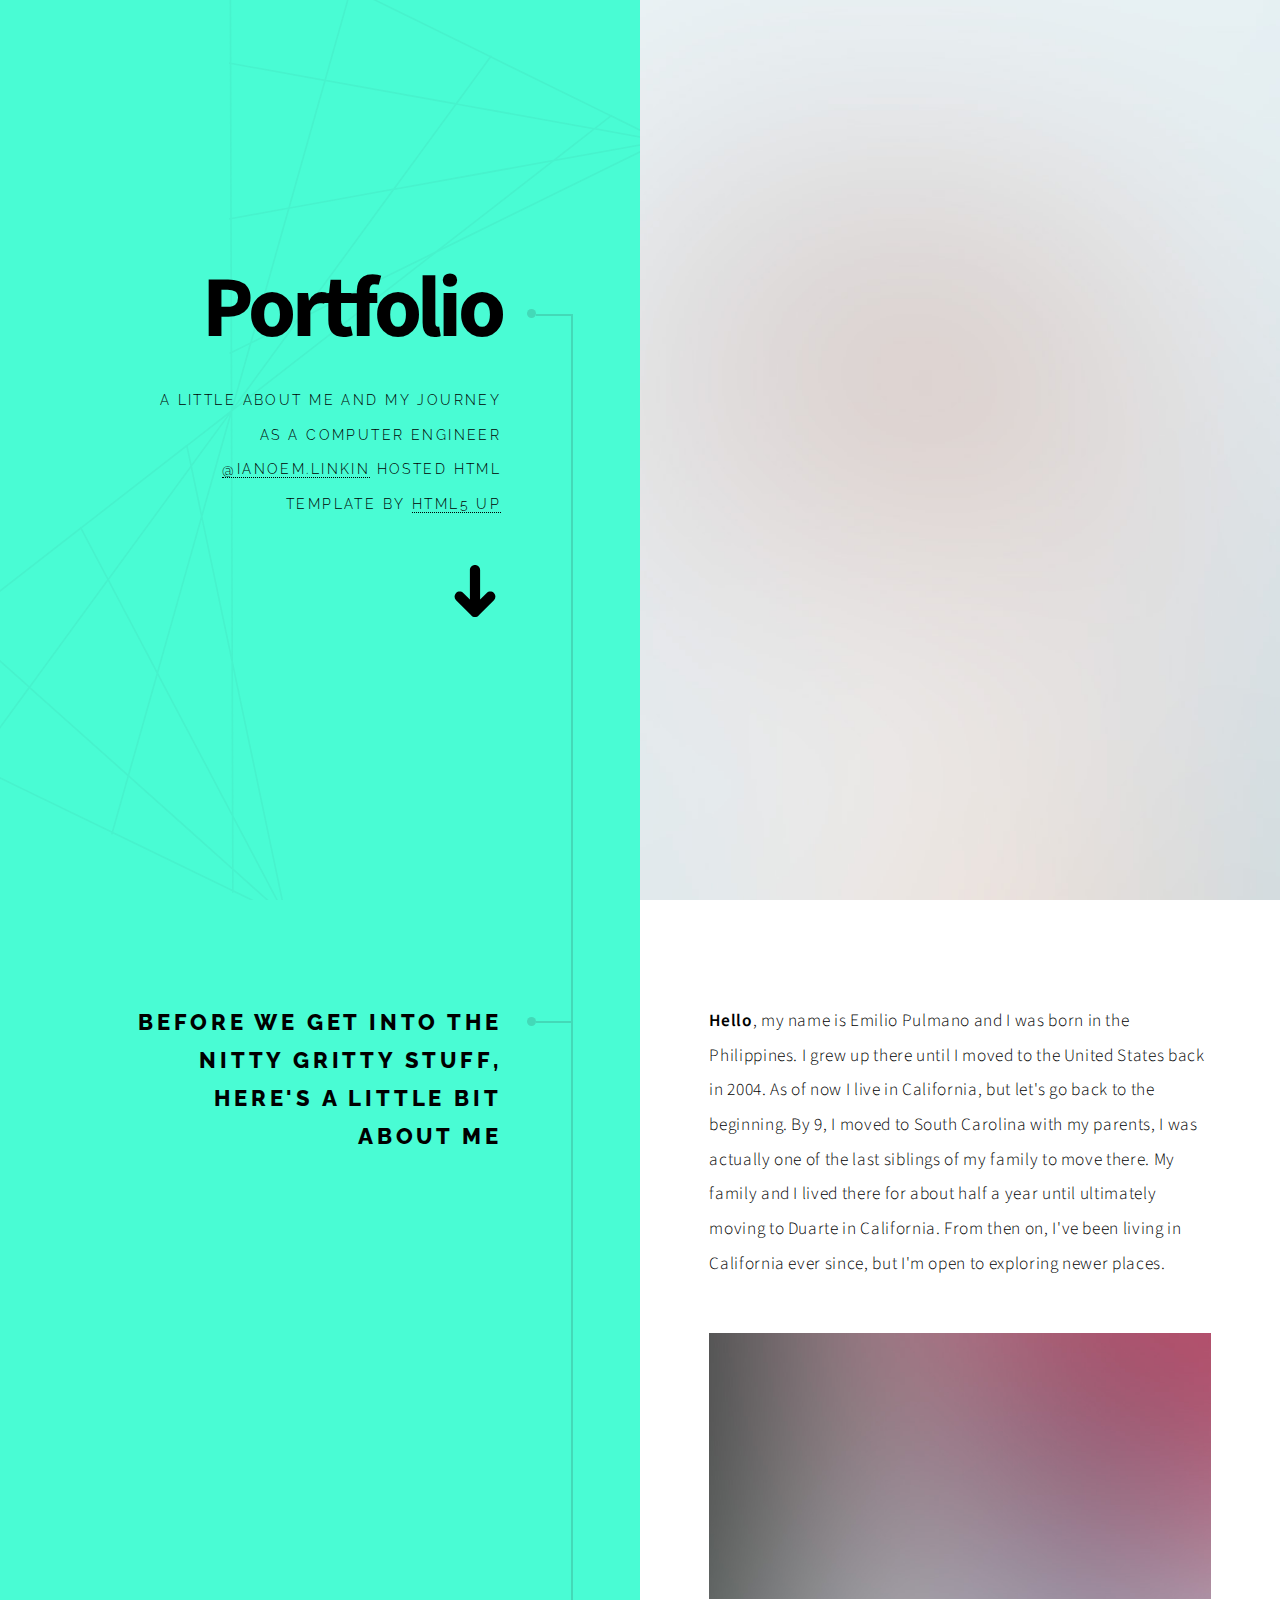
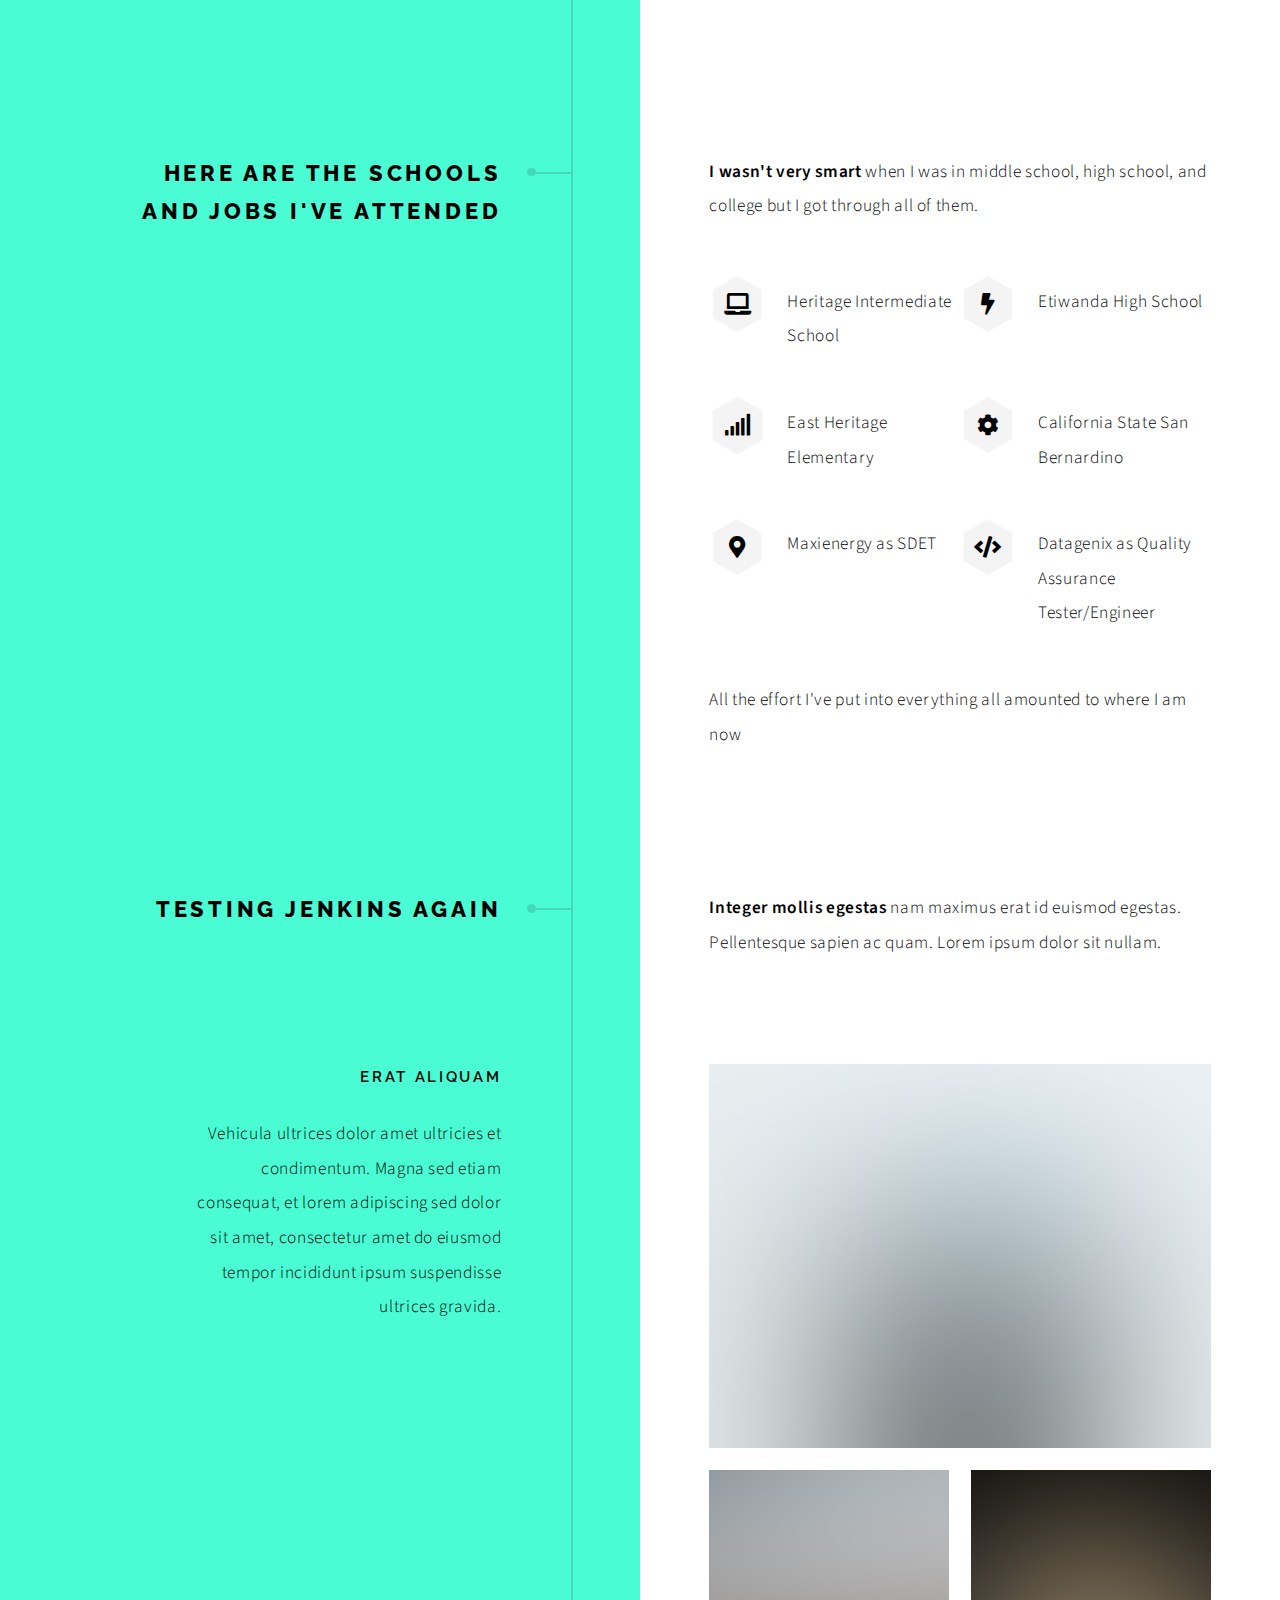
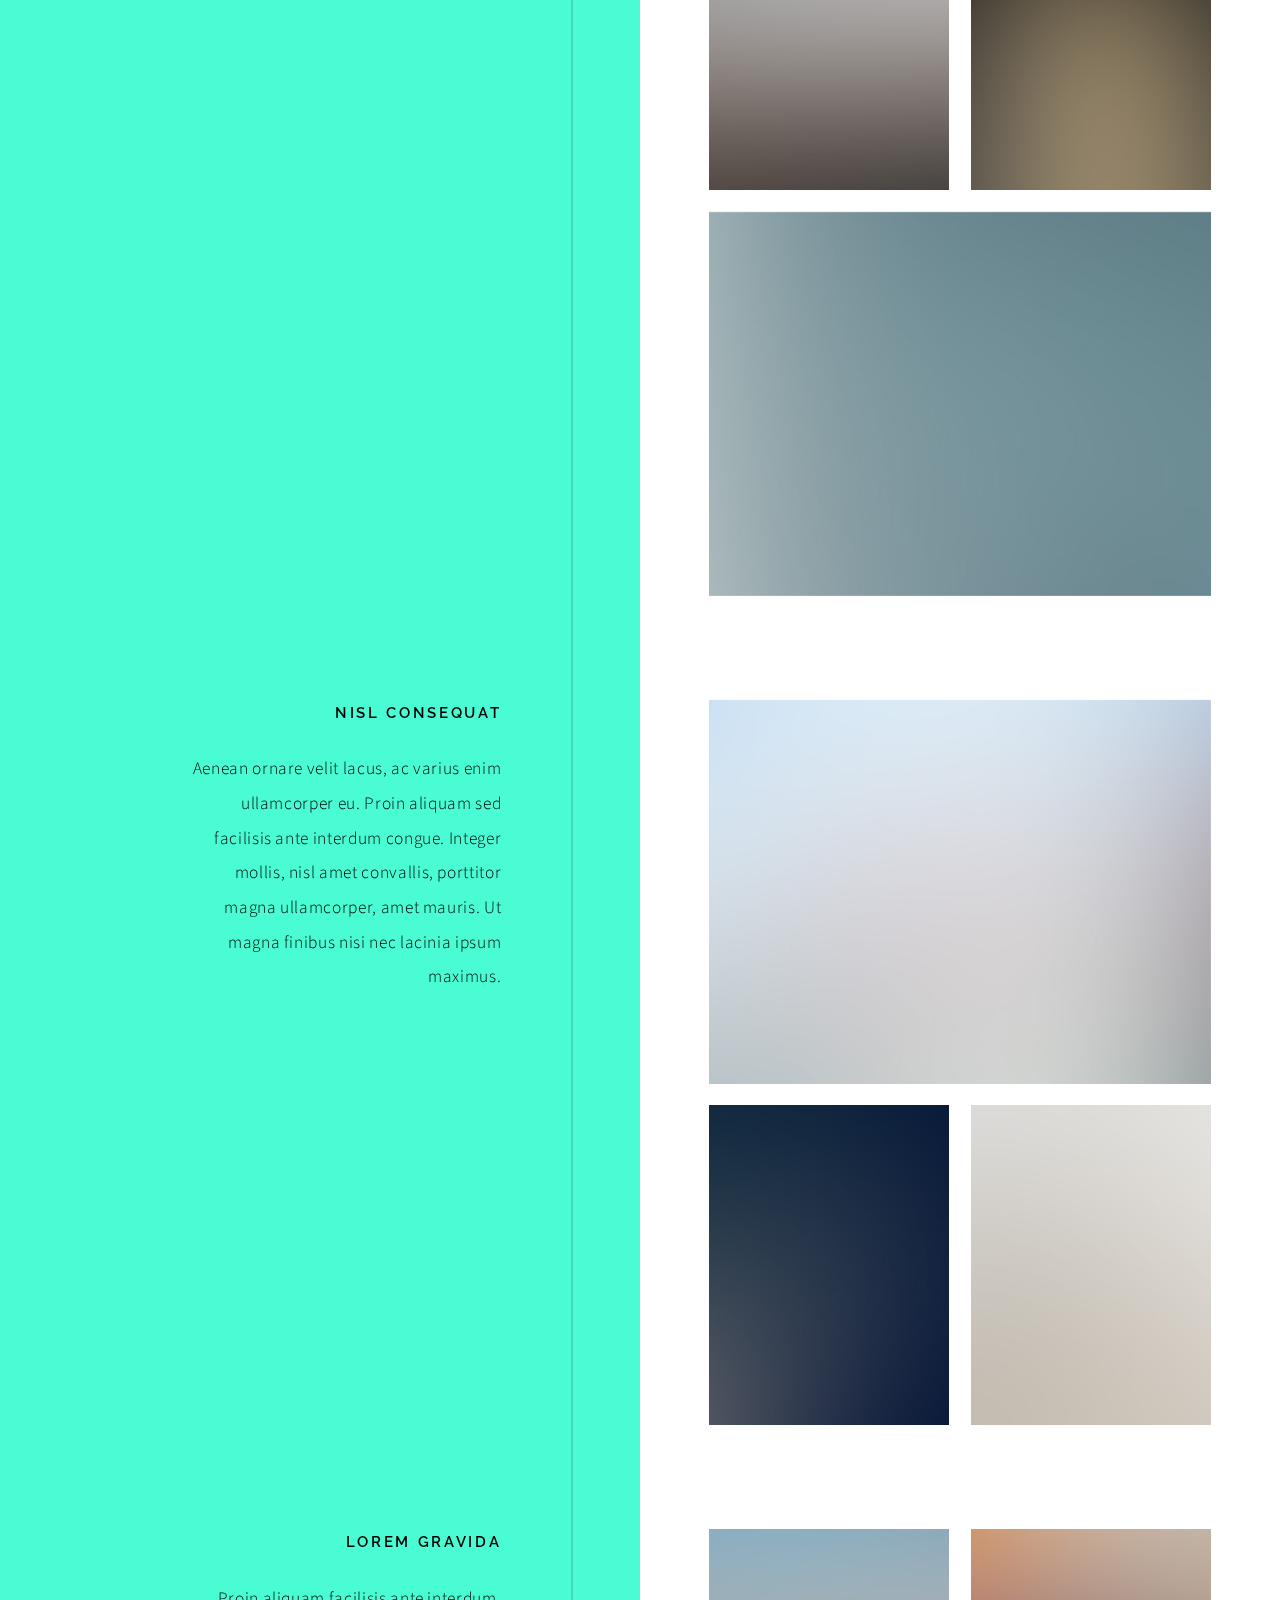
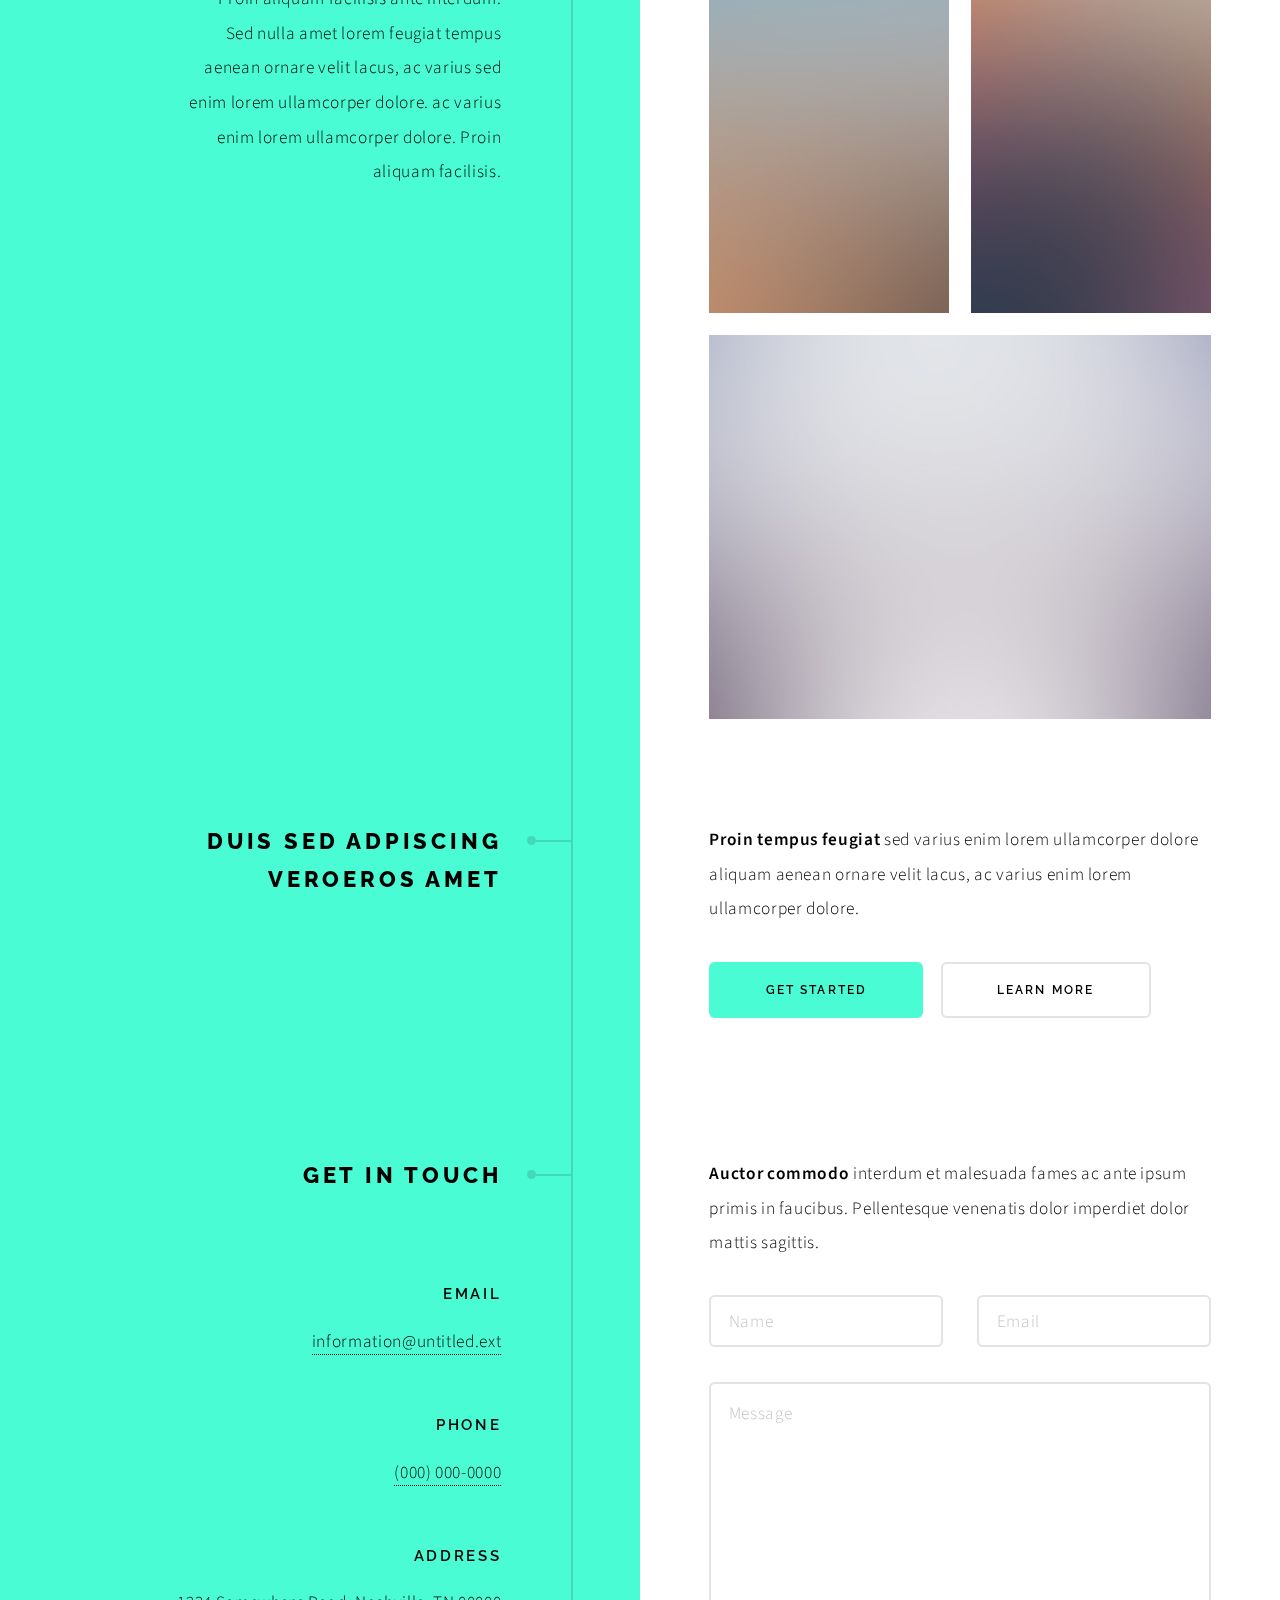
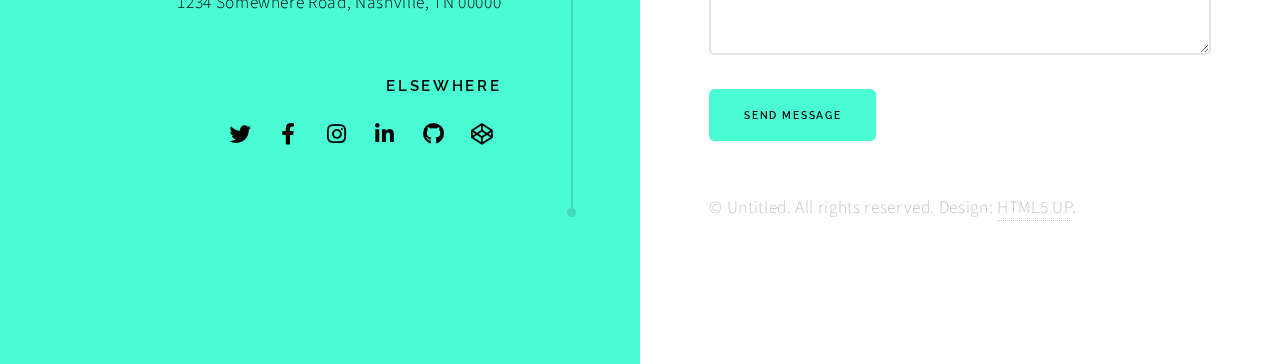
==== commit d1b4101f: "testing" ====
--- a/index.html
+++ b/index.html
@@ -65,7 +65,7 @@
 				<!-- Section -->
 					<section>
 						<header>
-							<h2>Ultrices erat magna sed condimentum</h2>
+							<h2>Testing Jenkins again</h2>
 						</header>
 						<div class="content">
 							<p><strong>Integer mollis egestas</strong> nam maximus erat id euismod egestas. Pellentesque sapien ac quam. Lorem ipsum dolor sit nullam.</p>
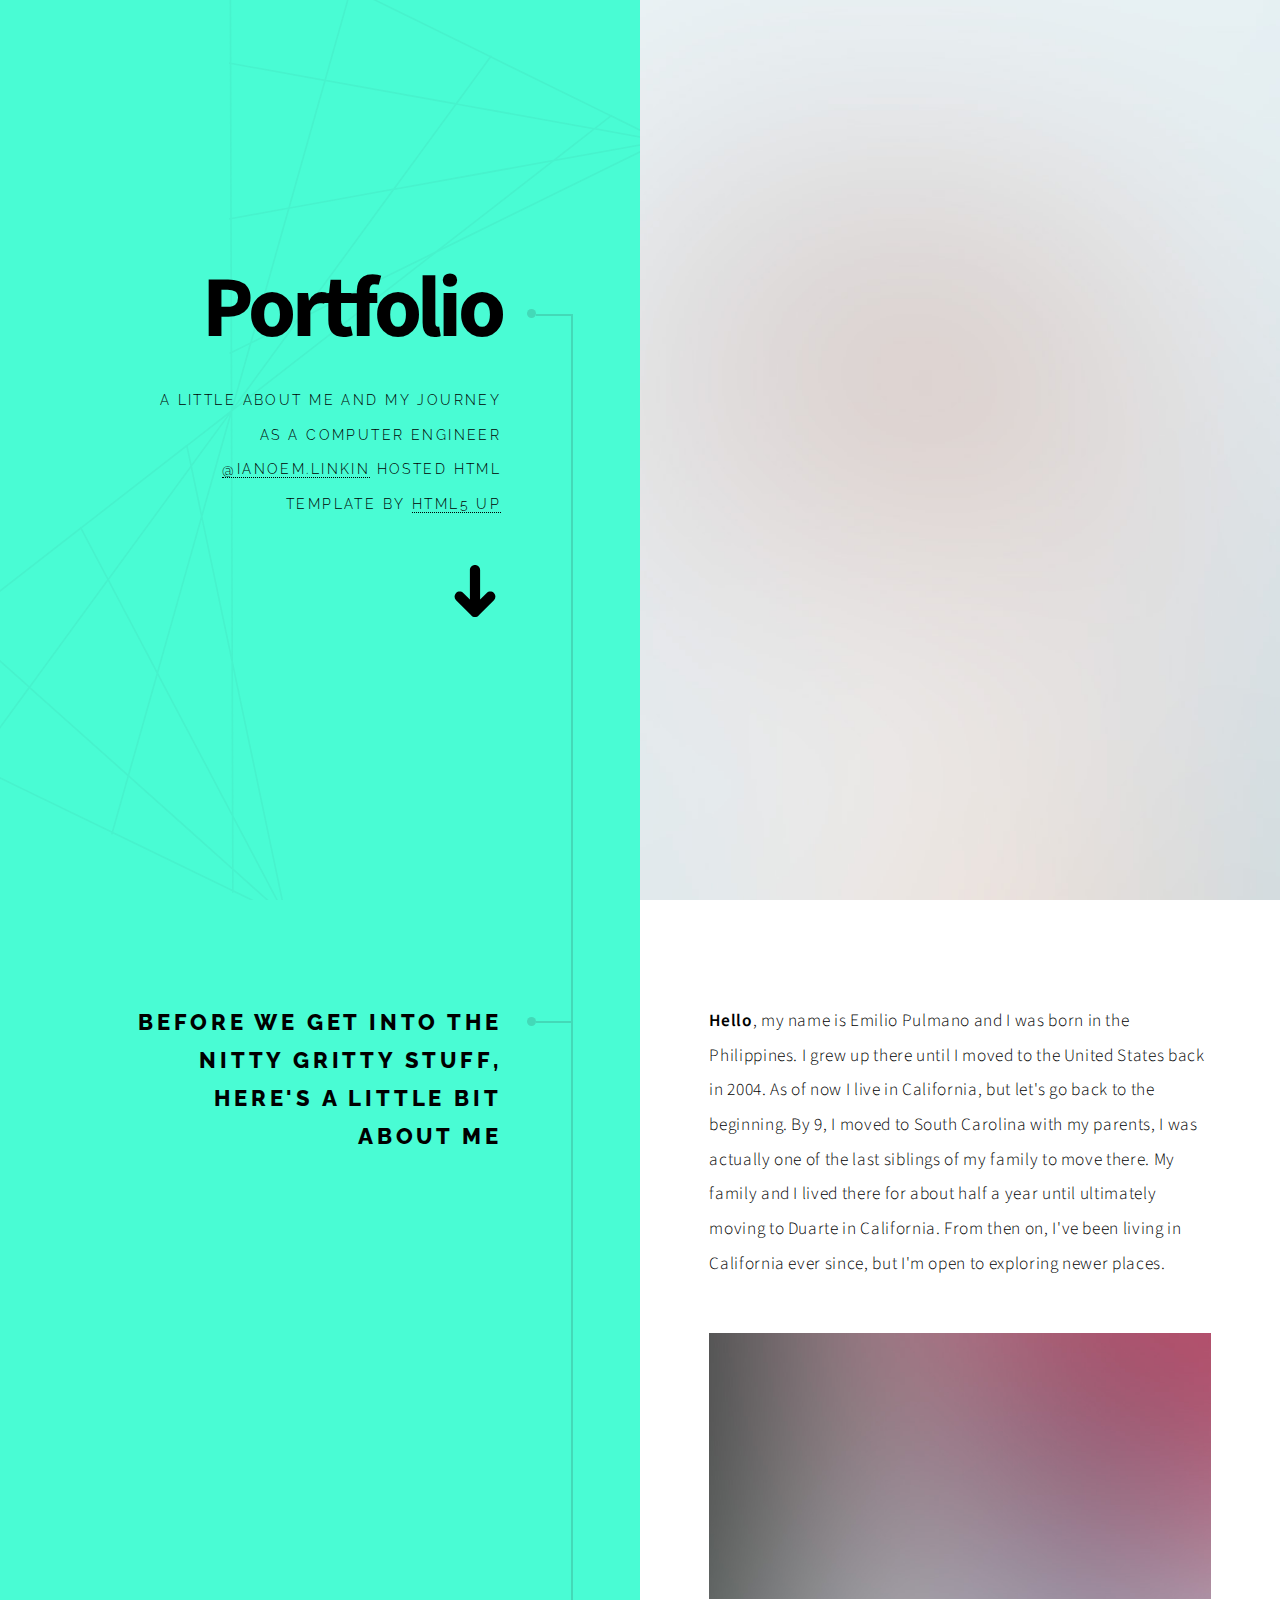
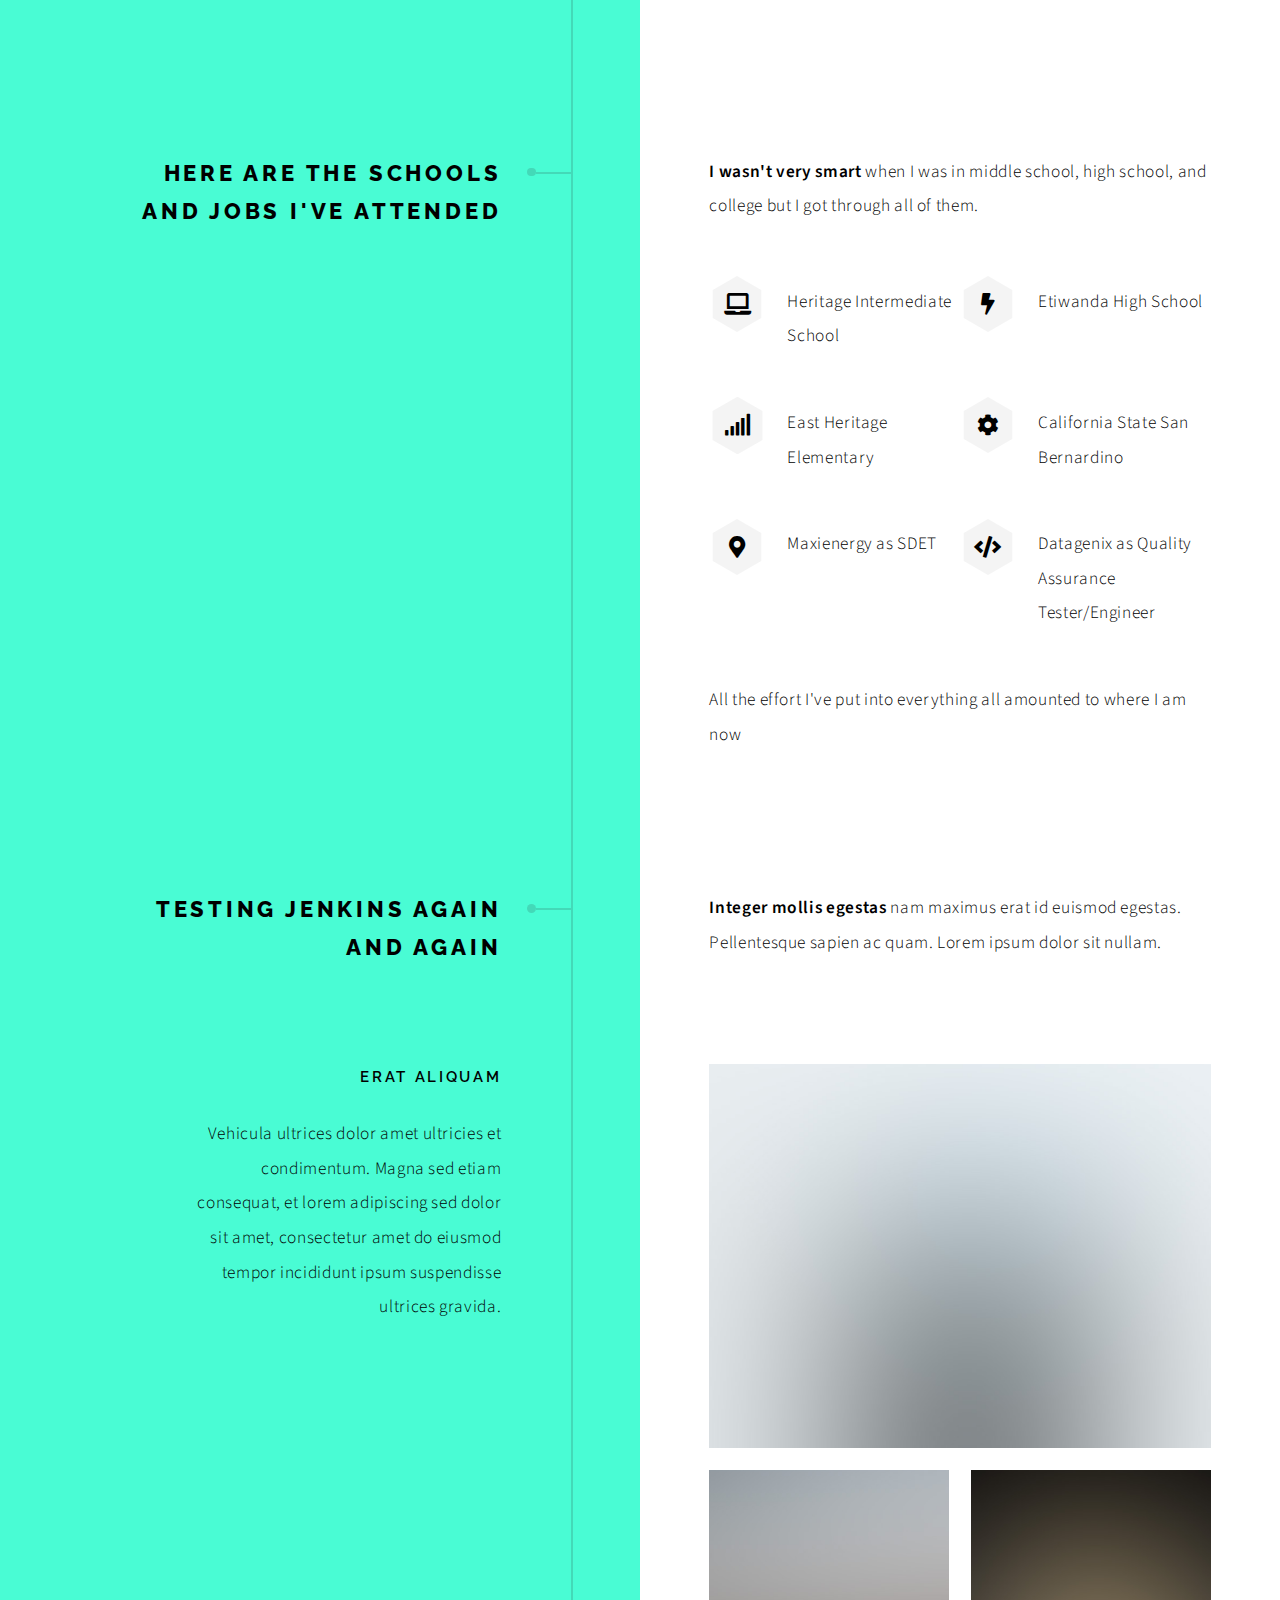
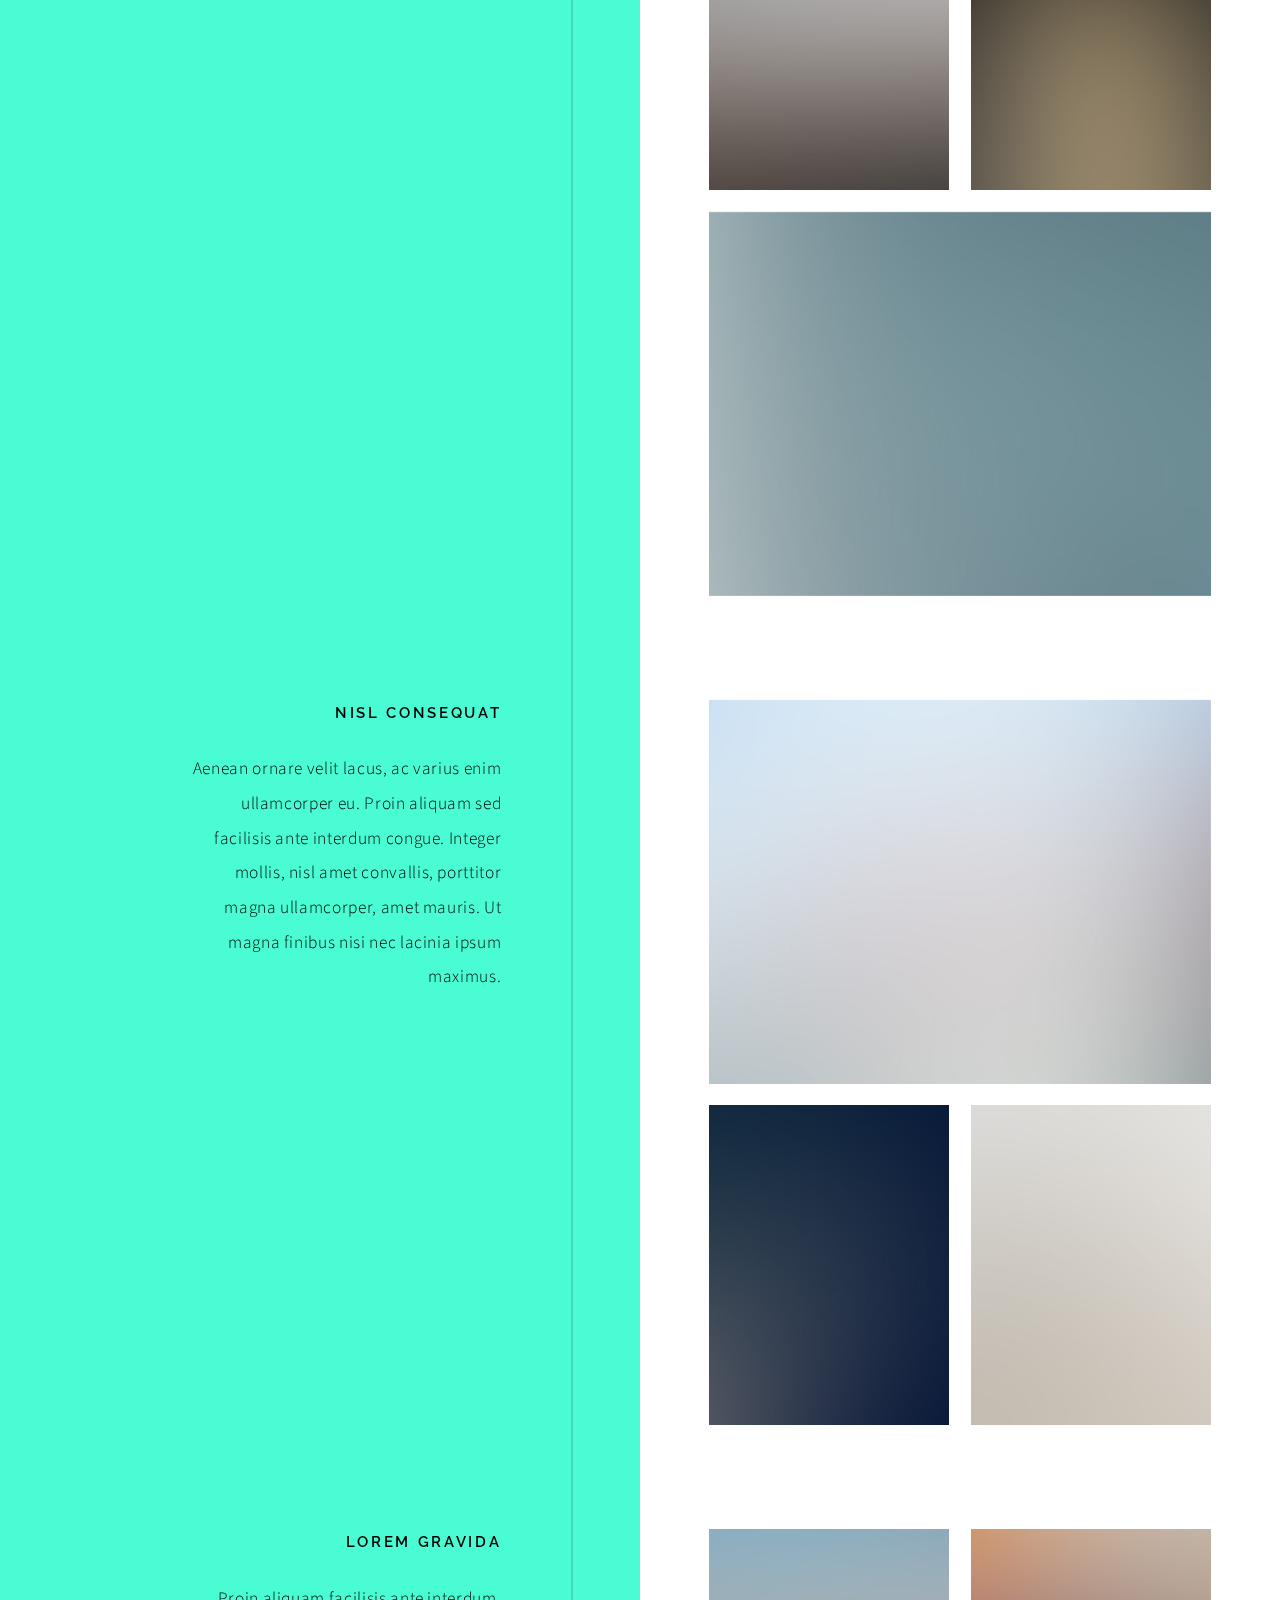
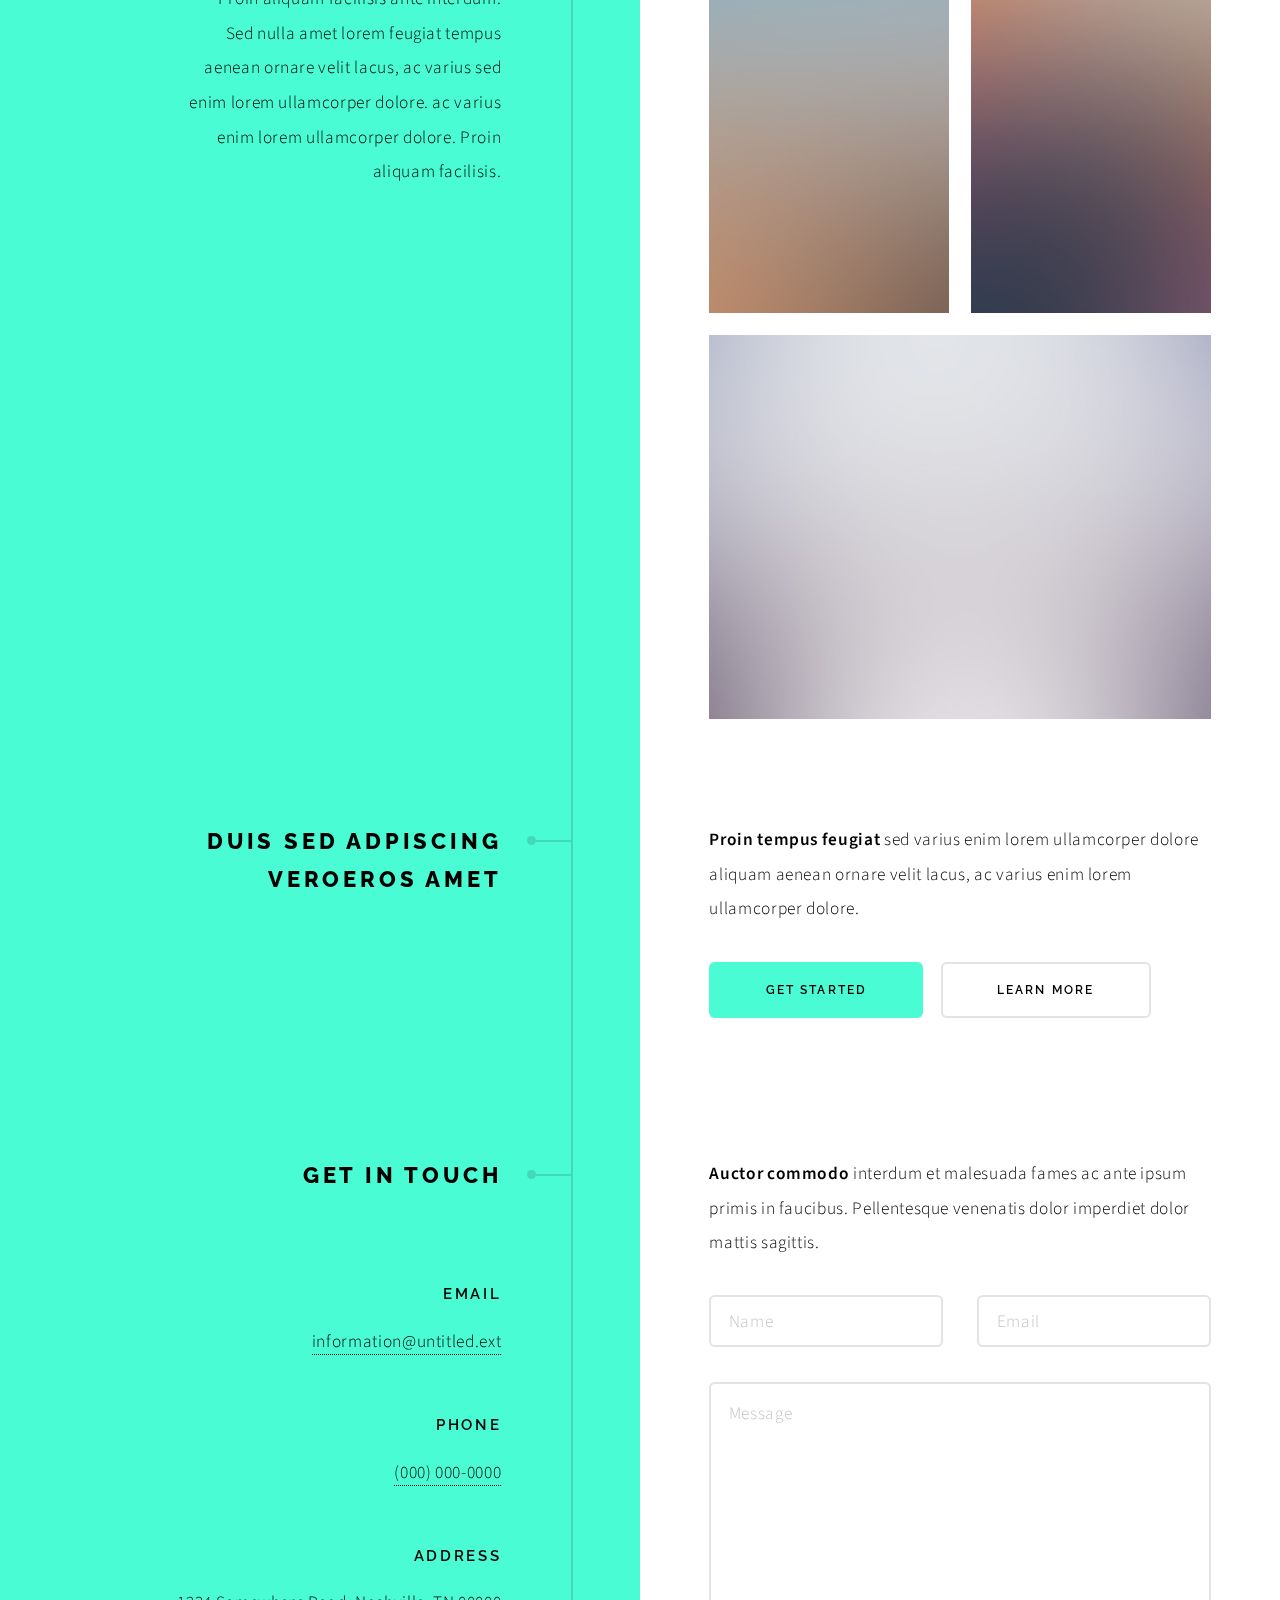
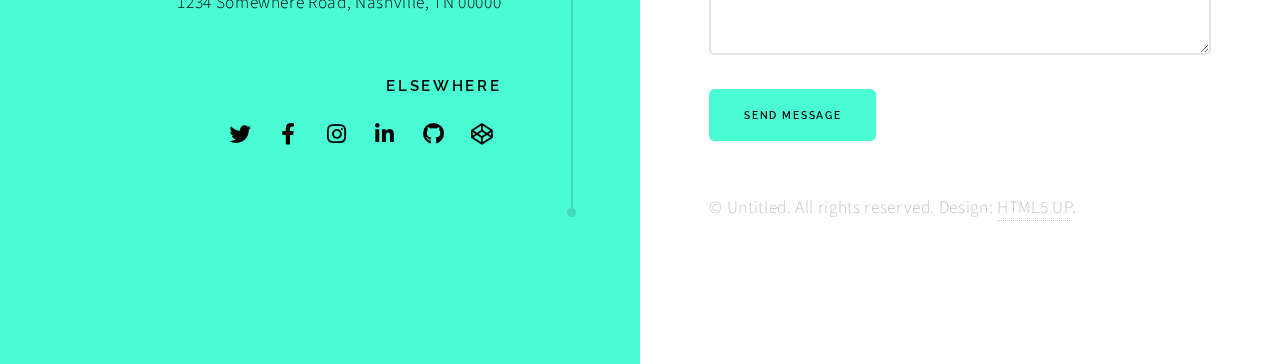
==== commit 34e16568: "testing part 2" ====
--- a/index.html
+++ b/index.html
@@ -65,7 +65,7 @@
 				<!-- Section -->
 					<section>
 						<header>
-							<h2>Testing Jenkins again</h2>
+							<h2>Testing Jenkins again and again</h2>
 						</header>
 						<div class="content">
 							<p><strong>Integer mollis egestas</strong> nam maximus erat id euismod egestas. Pellentesque sapien ac quam. Lorem ipsum dolor sit nullam.</p>
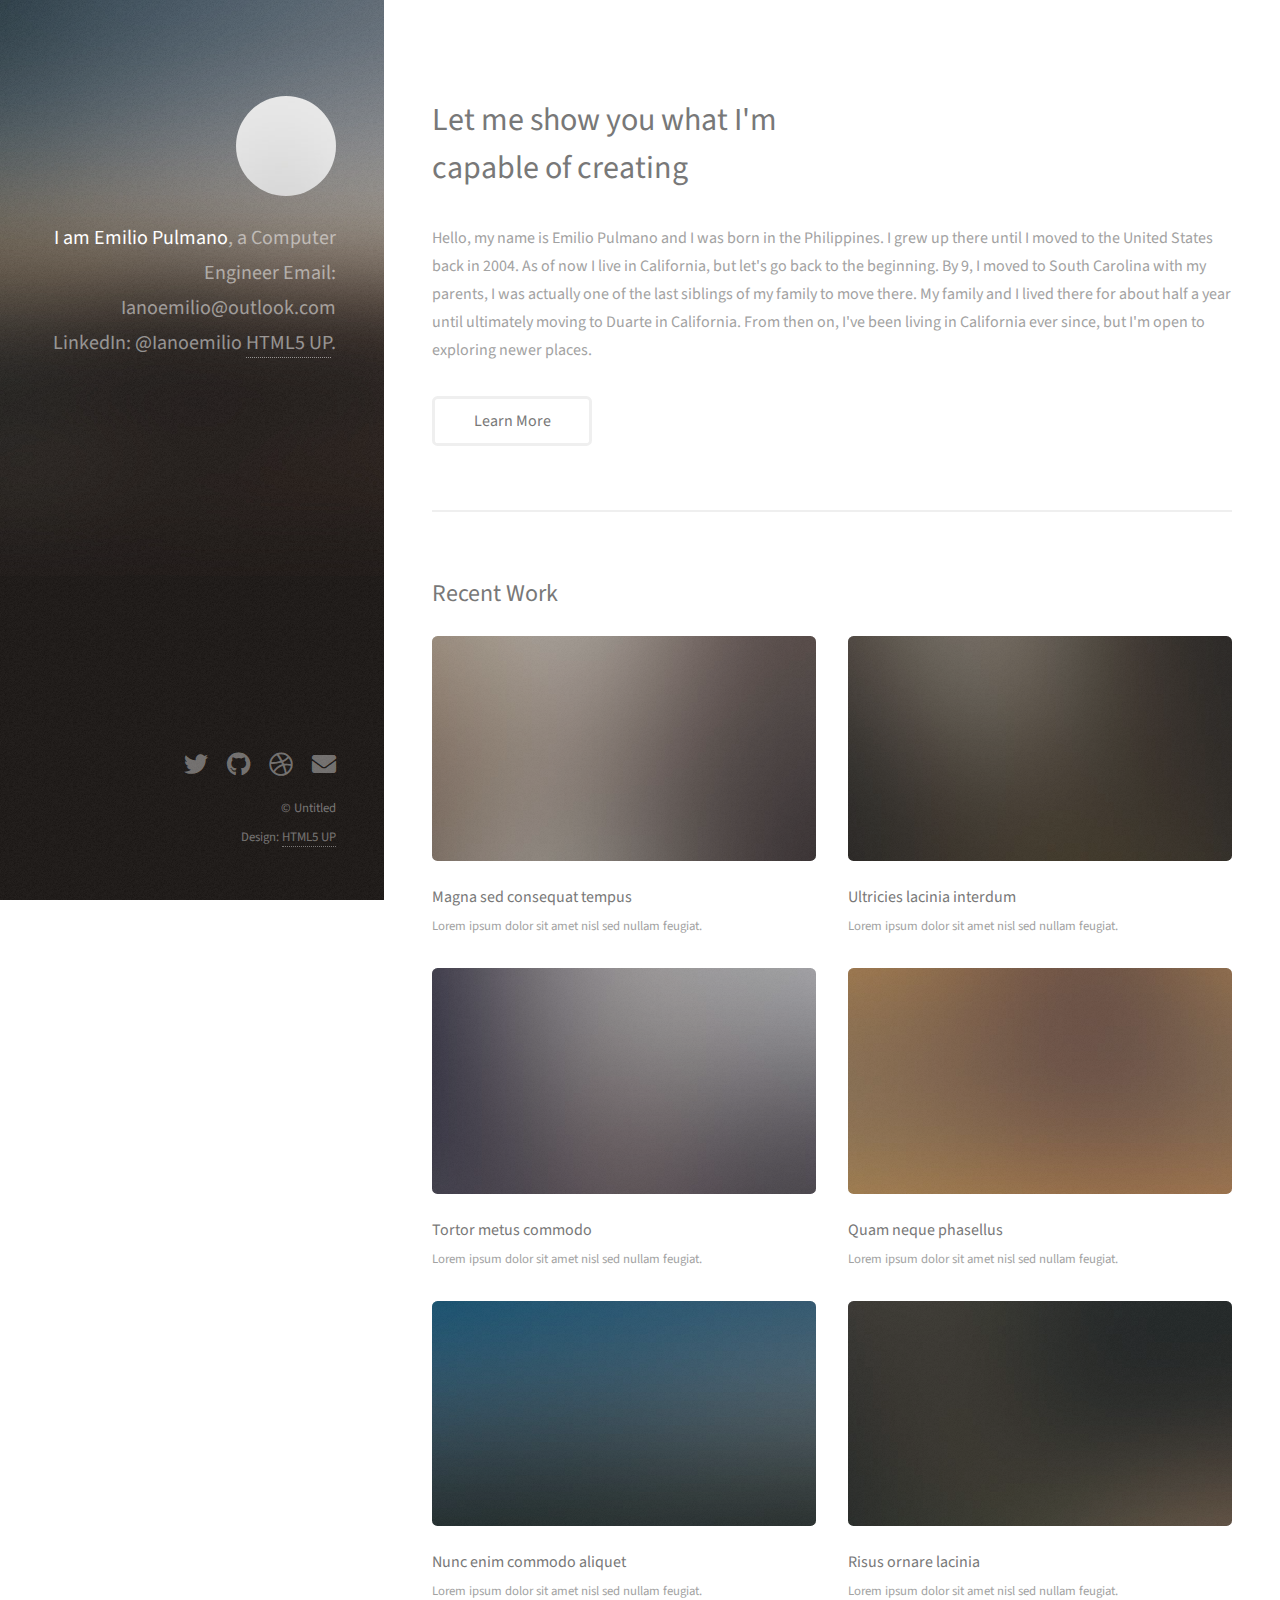
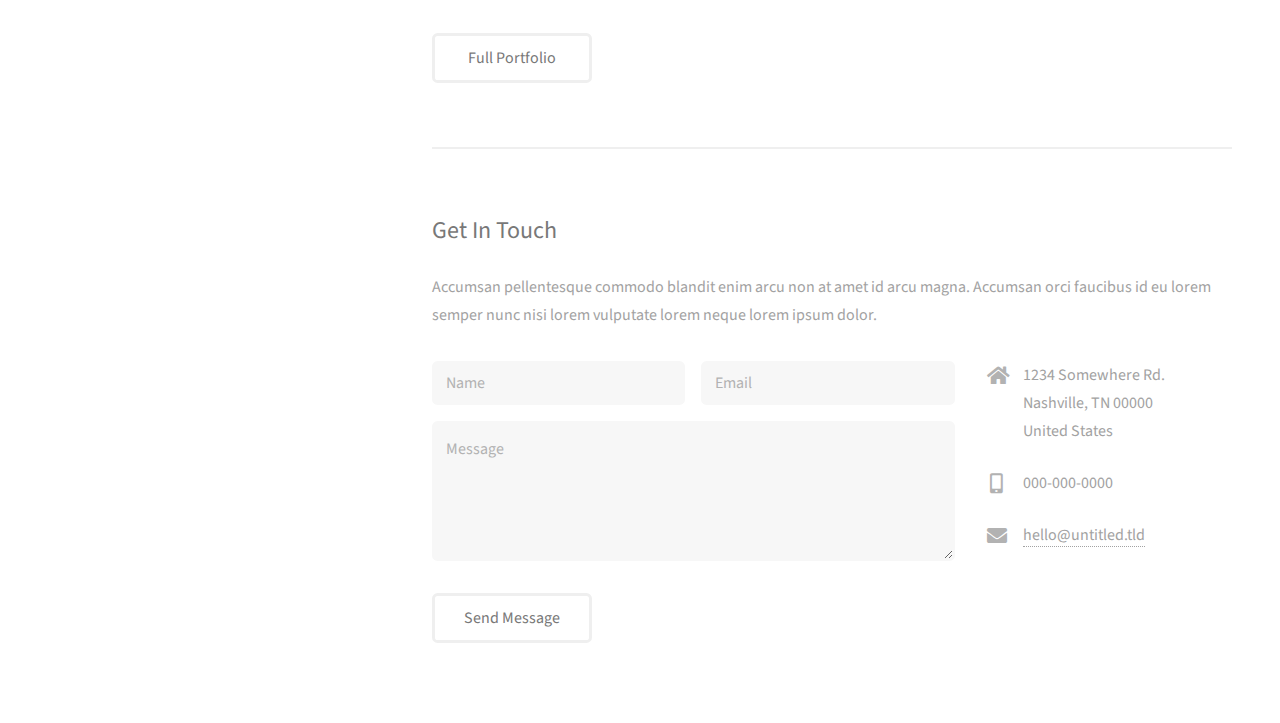
==== commit 945a3c1d: "changed everything deleted old html" ====
--- a/index.html
+++ b/index.html
@@ -1,471 +1,463 @@
-<!DOCTYPE HTML>
-<!--
-	Paradigm Shift by HTML5 UP
-	html5up.net | @ajlkn
-	Free for personal and commercial use under the CCA 3.0 license (html5up.net/license)
--->
-<html>
-	<head>
-		<title>Paradigm Shift by HTML5 UP</title>
-		<meta charset="utf-8" />
-		<meta name="viewport" content="width=device-width, initial-scale=1, user-scalable=no" />
-		<meta name="description" content="" />
-		<meta name="keywords" content="" />
-		<link rel="stylesheet" href="assets/css/main.css" />
-	</head>
-	<body class="is-preload">
-
-		<!-- Wrapper -->
-			<div id="wrapper">
-
-				<!-- Intro -->
-					<section class="intro">
-						<header>
-							<h1>Portfolio</h1>
-							<p>A little about me and my journey as a Computer Engineer <a href="https://www.linkedin.com/in/ianoemilio/">@ianoem.linkIn</a> hosted HTML Template by <a href="https://html5up.net">HTML5 UP</a></p>
-							<ul class="actions">
-								<li><a href="#first" class="arrow scrolly"><span class="label">Next</span></a></li>
-							</ul>
-						</header>
-						<div class="content">
-							<span class="image fill" data-position="center"><img src="images/pic01.jpg" alt="" /></span>
-						</div>
-					</section>
-
-				<!-- Section -->
-					<section id="first">
-						<header>
-							<h2>Before we get into the nitty gritty stuff, here's a little bit about me</h2>
-						</header>
-						<div class="content">
-							<p><strong>Hello</strong>, my name is Emilio Pulmano and I was born in the Philippines. I grew up there until I moved to the United States back in 2004. As of now I live in California, but let's go back to the beginning. By 9, I moved to South Carolina with my parents, I was actually one of the last siblings of my family to move there. My family and I lived there for about half a year until ultimately moving to Duarte in California. From then on, I've been living in California ever since, but I'm open to exploring newer places.</p>
-							<span class="image main"><img src="images/pic02.jpg" alt="" /></span>
-						</div>
-					</section>
-
-				<!-- Section -->
-					<section>
-						<header>
-							<h2>Here are the Schools and Jobs I've attended</h2>
-						</header>
-						<div class="content">
-							<p><strong>I wasn't very smart</strong> when I was in middle school, high school, and college but I got through all of them.</p>
-							<ul class="feature-icons">
-								<li class="icon solid fa-laptop">Heritage Intermediate School</li>
-								<li class="icon solid fa-bolt">Etiwanda High School</li>
-								<li class="icon solid fa-signal">East Heritage Elementary</li>
-								<li class="icon solid fa-cog">California State San Bernardino</li>
-								<li class="icon solid fa-map-marker-alt">Maxienergy as SDET</li>
-								<li class="icon solid fa-code">Datagenix as Quality Assurance Tester/Engineer</li>
-							</ul>
-							<p>All the effort I've put into everything all amounted to where I am now</p>
-						</div>
-					</section>
-
-				<!-- Section -->
-					<section>
-						<header>
-							<h2>Testing Jenkins again and again</h2>
-						</header>
-						<div class="content">
-							<p><strong>Integer mollis egestas</strong> nam maximus erat id euismod egestas. Pellentesque sapien ac quam. Lorem ipsum dolor sit nullam.</p>
-
-							<!-- Section -->
-								<section>
-									<header>
-										<h3>Erat aliquam</h3>
-										<p>Vehicula ultrices dolor amet ultricies et condimentum. Magna sed etiam consequat, et lorem adipiscing sed dolor sit amet, consectetur amet do eiusmod tempor incididunt  ipsum suspendisse ultrices gravida.</p>
-									</header>
-									<div class="content">
-										<div class="gallery">
-											<a href="images/gallery/fulls/01.jpg" class="landscape"><img src="images/gallery/thumbs/01.jpg" alt="" /></a>
-											<a href="images/gallery/fulls/02.jpg"><img src="images/gallery/thumbs/02.jpg" alt="" /></a>
-											<a href="images/gallery/fulls/03.jpg"><img src="images/gallery/thumbs/03.jpg" alt="" /></a>
-											<a href="images/gallery/fulls/04.jpg" class="landscape"><img src="images/gallery/thumbs/04.jpg" alt="" /></a>
-										</div>
-									</div>
-								</section>
-
-							<!-- Section -->
-								<section>
-									<header>
-										<h3>Nisl consequat</h3>
-										<p>Aenean ornare velit lacus, ac varius enim ullamcorper eu. Proin aliquam sed facilisis ante interdum congue. Integer mollis, nisl amet convallis, porttitor magna ullamcorper, amet mauris. Ut magna finibus nisi nec lacinia ipsum maximus.</p>
-									</header>
-									<div class="content">
-										<div class="gallery">
-											<a href="images/gallery/fulls/05.jpg" class="landscape"><img src="images/gallery/thumbs/05.jpg" alt="" /></a>
-											<a href="images/gallery/fulls/06.jpg"><img src="images/gallery/thumbs/06.jpg" alt="" /></a>
-											<a href="images/gallery/fulls/07.jpg"><img src="images/gallery/thumbs/07.jpg" alt="" /></a>
-										</div>
-									</div>
-								</section>
-
-							<!-- Section -->
-								<section>
-									<header>
-										<h3>Lorem gravida</h3>
-										<p>Proin aliquam facilisis ante interdum. Sed nulla amet lorem feugiat tempus aenean ornare velit lacus, ac varius sed enim lorem ullamcorper dolore.  ac varius enim lorem ullamcorper dolore. Proin aliquam facilisis.</p>
-									</header>
-									<div class="content">
-										<div class="gallery">
-											<a href="images/gallery/fulls/08.jpg" class="portrait"><img src="images/gallery/thumbs/08.jpg" alt="" /></a>
-											<a href="images/gallery/fulls/09.jpg" class="portrait"><img src="images/gallery/thumbs/09.jpg" alt="" /></a>
-											<a href="images/gallery/fulls/10.jpg" class="landscape"><img src="images/gallery/thumbs/10.jpg" alt="" /></a>
-										</div>
-									</div>
-								</section>
-
-						</div>
-					</section>
-
-				<!-- Section -->
-					<section>
-						<header>
-							<h2>Duis sed adpiscing veroeros amet</h2>
-						</header>
-						<div class="content">
-							<p><strong>Proin tempus feugiat</strong> sed varius enim lorem ullamcorper dolore aliquam aenean ornare velit lacus, ac varius enim lorem ullamcorper dolore.</p>
-							<ul class="actions">
-								<li><a href="#" class="button primary large">Get Started</a></li>
-								<li><a href="#" class="button large">Learn More</a></li>
-							</ul>
-						</div>
-					</section>
-
-				<!-- Elements -->
-				<!--
-					<section>
-						<header>
-							<h2>Elements</h2>
-						</header>
-						<div class="content">
-
-							<section>
-								<header>
-									<h3>Text</h3>
-								</header>
-								<div class="content">
-									<p>This is <b>bold</b> and this is <strong>strong</strong>. This is <i>italic</i> and this is <em>emphasized</em>.
-									This is <sup>superscript</sup> text and this is <sub>subscript</sub> text.
-									This is <u>underlined</u> and this is code: <code>for (;;) { ... }</code>. Finally, <a href="#">this is a link</a>.</p>
-									<hr />
-									<h2>Heading Level 2</h2>
-									<h3>Heading Level 3</h3>
-									<h4>Heading Level 4</h4>
-									<h5>Heading Level 5</h5>
-									<hr />
-									<h5>Blockquote</h5>
-									<blockquote>Fringilla nisl. Donec accumsan interdum nisi, quis tincidunt felis sagittis eget tempus euismod. Vestibulum ante ipsum primis in faucibus vestibulum. Blandit adipiscing eu felis iaculis volutpat ac adipiscing accumsan faucibus. Vestibulum ante ipsum primis in faucibus lorem ipsum dolor sit amet nullam adipiscing eu felis.</blockquote>
-									<h5>Preformatted</h5>
-									<pre><code>i = 0;
-
-while (!deck.isInOrder()) {
-  print 'Iteration ' + i;
-  deck.shuffle();
-  i++;
-}
-
-print 'Sorted in ' + i + ' iterations.';</code></pre>
-								</div>
-							</section>
-
-							<section>
-								<header>
-									<h3>Lists</h3>
-								</header>
-								<div class="content">
-
-									<h4>Unordered</h4>
-									<ul>
-										<li>Dolor pulvinar etiam.</li>
-										<li>Sagittis adipiscing.</li>
-										<li>Felis enim feugiat.</li>
-									</ul>
-
-									<h4>Alternate</h4>
-									<ul class="alt">
-										<li>Dolor pulvinar etiam.</li>
-										<li>Sagittis adipiscing.</li>
-										<li>Felis enim feugiat.</li>
-									</ul>
-
-									<h4>Ordered</h4>
-									<ol>
-										<li>Dolor pulvinar etiam.</li>
-										<li>Etiam vel felis viverra.</li>
-										<li>Felis enim feugiat.</li>
-										<li>Dolor pulvinar etiam.</li>
-										<li>Etiam vel felis lorem.</li>
-										<li>Felis enim et feugiat.</li>
-									</ol>
-									<h4>Icons</h4>
-									<ul class="icons">
-										<li><a href="#" class="icon brands fa-twitter"><span class="label">Twitter</span></a></li>
-										<li><a href="#" class="icon brands fa-facebook-f"><span class="label">Facebook</span></a></li>
-										<li><a href="#" class="icon brands fa-instagram"><span class="label">Instagram</span></a></li>
-										<li><a href="#" class="icon brands fa-github"><span class="label">Github</span></a></li>
-									</ul>
-
-									<h4>Actions</h4>
-									<ul class="actions">
-										<li><a href="#" class="button primary">Default</a></li>
-										<li><a href="#" class="button">Default</a></li>
-									</ul>
-									<ul class="actions stacked">
-										<li><a href="#" class="button primary">Default</a></li>
-										<li><a href="#" class="button">Default</a></li>
-									</ul>
-								</div>
-							</section>
-
-							<section>
-								<header>
-									<h3>Table</h3>
-								</header>
-								<div class="content">
-									<h4>Default</h4>
-									<div class="table-wrapper">
-										<table>
-											<thead>
-												<tr>
-													<th>Name</th>
-													<th>Description</th>
-													<th>Price</th>
-												</tr>
-											</thead>
-											<tbody>
-												<tr>
-													<td>Item One</td>
-													<td>Ante turpis integer aliquet porttitor.</td>
-													<td>29.99</td>
-												</tr>
-												<tr>
-													<td>Item Two</td>
-													<td>Vis ac commodo adipiscing arcu aliquet.</td>
-													<td>19.99</td>
-												</tr>
-												<tr>
-													<td>Item Three</td>
-													<td> Morbi faucibus arcu accumsan lorem.</td>
-													<td>29.99</td>
-												</tr>
-												<tr>
-													<td>Item Four</td>
-													<td>Vitae integer tempus condimentum.</td>
-													<td>19.99</td>
-												</tr>
-												<tr>
-													<td>Item Five</td>
-													<td>Ante turpis integer aliquet porttitor.</td>
-													<td>29.99</td>
-												</tr>
-											</tbody>
-											<tfoot>
-												<tr>
-													<td colspan="2"></td>
-													<td>100.00</td>
-												</tr>
-											</tfoot>
-										</table>
-									</div>
-
-									<h4>Alternate</h4>
-									<div class="table-wrapper">
-										<table class="alt">
-											<thead>
-												<tr>
-													<th>Name</th>
-													<th>Description</th>
-													<th>Price</th>
-												</tr>
-											</thead>
-											<tbody>
-												<tr>
-													<td>Item One</td>
-													<td>Ante turpis integer aliquet porttitor.</td>
-													<td>29.99</td>
-												</tr>
-												<tr>
-													<td>Item Two</td>
-													<td>Vis ac commodo adipiscing arcu aliquet.</td>
-													<td>19.99</td>
-												</tr>
-												<tr>
-													<td>Item Three</td>
-													<td> Morbi faucibus arcu accumsan lorem.</td>
-													<td>29.99</td>
-												</tr>
-												<tr>
-													<td>Item Four</td>
-													<td>Vitae integer tempus condimentum.</td>
-													<td>19.99</td>
-												</tr>
-												<tr>
-													<td>Item Five</td>
-													<td>Ante turpis integer aliquet porttitor.</td>
-													<td>29.99</td>
-												</tr>
-											</tbody>
-											<tfoot>
-												<tr>
-													<td colspan="2"></td>
-													<td>100.00</td>
-												</tr>
-											</tfoot>
-										</table>
-									</div>
-								</div>
-							</section>
-
-							<section>
-								<header>
-									<h3>Buttons</h3>
-								</header>
-								<div class="content">
-									<ul class="actions">
-										<li><a href="#" class="button primary">Primary</a></li>
-										<li><a href="#" class="button">Default</a></li>
-									</ul>
-									<ul class="actions">
-										<li><a href="#" class="button large">Large</a></li>
-										<li><a href="#" class="button">Default</a></li>
-										<li><a href="#" class="button small">Small</a></li>
-									</ul>
-									<ul class="actions">
-										<li><a href="#" class="button primary icon solid fa-download">Icon</a></li>
-										<li><a href="#" class="button icon solid fa-download">Icon</a></li>
-									</ul>
-									<ul class="actions">
-										<li><span class="button primary disabled">Disabled</span></li>
-										<li><span class="button disabled">Disabled</span></li>
-									</ul>
-								</div>
-							</section>
-
-							<section>
-								<header>
-									<h3>Form</h3>
-								</header>
-								<div class="content">
-									<form method="post" action="#">
-										<div class="fields">
-											<div class="field half">
-												<label for="demo-name">Name</label>
-												<input type="text" name="demo-name" id="demo-name" value="" placeholder="Jane Doe" />
-											</div>
-											<div class="field half">
-												<label for="demo-email">Email</label>
-												<input type="email" name="demo-email" id="demo-email" value="" placeholder="jane@untitled.tld" />
-											</div>
-											<div class="field">
-												<label for="demo-category">Category</label>
-												<select name="demo-category" id="demo-category">
-													<option value="">-</option>
-													<option value="1">Manufacturing</option>
-													<option value="1">Shipping</option>
-													<option value="1">Administration</option>
-													<option value="1">Human Resources</option>
-												</select>
-											</div>
-											<div class="field half">
-												<input type="radio" id="demo-priority-low" name="demo-priority" checked>
-												<label for="demo-priority-low">Low</label>
-											</div>
-											<div class="field half">
-												<input type="radio" id="demo-priority-high" name="demo-priority">
-												<label for="demo-priority-high">High</label>
-											</div>
-											<div class="field half">
-												<input type="checkbox" id="demo-copy" name="demo-copy">
-												<label for="demo-copy">Email me a copy</label>
-											</div>
-											<div class="field half">
-												<input type="checkbox" id="demo-human" name="demo-human" checked>
-												<label for="demo-human">Not a robot</label>
-											</div>
-											<div class="field">
-												<label for="demo-message">Message</label>
-												<textarea name="demo-message" id="demo-message" placeholder="Enter your message" rows="6"></textarea>
-											</div>
-										</div>
-										<ul class="actions">
-											<li><input type="submit" value="Send Message" class="primary" /></li>
-											<li><input type="reset" value="Reset" /></li>
-										</ul>
-									</form>
-								</div>
-							</section>
-
-						</div>
-					</section>
-				-->
-
-				<!-- Section -->
-					<section>
-						<header>
-							<h2>Get in touch</h2>
-						</header>
-						<div class="content">
-							<p><strong>Auctor commodo</strong> interdum et malesuada fames ac ante ipsum primis in faucibus. Pellentesque venenatis dolor imperdiet dolor mattis sagittis.</p>
-							<form>
-								<div class="fields">
-									<div class="field half">
-										<input type="text" name="name" id="name" placeholder="Name" />
-									</div>
-									<div class="field half">
-										<input type="email" name="email" id="email" placeholder="Email" />
-									</div>
-									<div class="field">
-										<textarea name="message" id="message" placeholder="Message" rows="7"></textarea>
-									</div>
-								</div>
-								<ul class="actions">
-									<li><input type="submit" value="Send Message" class="button primary" /></li>
-								</ul>
-							</form>
-						</div>
-						<footer>
-							<ul class="items">
-								<li>
-									<h3>Email</h3>
-									<a href="#">information@untitled.ext</a>
-								</li>
-								<li>
-									<h3>Phone</h3>
-									<a href="#">(000) 000-0000</a>
-								</li>
-								<li>
-									<h3>Address</h3>
-									<span>1234 Somewhere Road, Nashville, TN 00000</span>
-								</li>
-								<li>
-									<h3>Elsewhere</h3>
-									<ul class="icons">
-										<li><a href="#" class="icon brands fa-twitter"><span class="label">Twitter</span></a></li>
-										<li><a href="#" class="icon brands fa-facebook-f"><span class="label">Facebook</span></a></li>
-										<li><a href="#" class="icon brands fa-instagram"><span class="label">Instagram</span></a></li>
-										<li><a href="#" class="icon brands fa-linkedin-in"><span class="label">LinkedIn</span></a></li>
-										<li><a href="#" class="icon brands fa-github"><span class="label">GitHub</span></a></li>
-										<li><a href="#" class="icon brands fa-codepen"><span class="label">Codepen</span></a></li>
-									</ul>
-								</li>
-							</ul>
-						</footer>
-					</section>
-
-				<!-- Copyright -->
-					<div class="copyright">&copy; Untitled. All rights reserved. Design: <a href="https://html5up.net">HTML5 UP</a>.</div>
-
-			</div>
-
-		<!-- Scripts -->
-			<script src="assets/js/jquery.min.js"></script>
-			<script src="assets/js/jquery.scrolly.min.js"></script>
-			<script src="assets/js/browser.min.js"></script>
-			<script src="assets/js/breakpoints.min.js"></script>
-			<script src="assets/js/util.js"></script>
-			<script src="assets/js/main.js"></script>
-
-	</body>
+<!DOCTYPE HTML>
+<!--
+	Strata by HTML5 UP
+	html5up.net | @ajlkn
+	Free for personal and commercial use under the CCA 3.0 license (html5up.net/license)
+-->
+<html>
+	<head>
+		<title>Strata by HTML5 UP</title>
+		<meta charset="utf-8" />
+		<meta name="viewport" content="width=device-width, initial-scale=1, user-scalable=no" />
+		<link rel="stylesheet" href="assets/css/main.css" />
+	</head>
+	<body class="is-preload">
+
+		<!-- Header -->
+			<header id="header">
+				<div class="inner">
+					<a href="#" class="image avatar"><img src="images/avatar.jpg" alt="" /></a>
+					<h1><strong>I am Emilio Pulmano</strong>, a Computer Engineer<br />
+					Email: Ianoemilio@outlook.com<br />
+					LinkedIn: @Ianoemilio <a href="https://www.linkedin.com/in/ianoemilio/">HTML5 UP</a>.</h1>
+				</div>
+			</header>
+
+		<!-- Main -->
+			<div id="main">
+
+				<!-- One -->
+					<section id="one">
+						<header class="major">
+							<h2>Let me show you what I'm<br />
+							capable of creating</h2>
+						</header>
+						<p>Hello, my name is Emilio Pulmano and I was born in the Philippines. I grew up there until I moved to the United States back in 2004. As of now I live in California, but let's go back to the beginning. By 9, I moved to South Carolina with my parents, I was actually one of the last siblings of my family to move there. My family and I lived there for about half a year until ultimately moving to Duarte in California. From then on, I've been living in California ever since, but I'm open to exploring newer places.</p>
+						<ul class="actions">
+							<li><a href="#" class="button">Learn More</a></li>
+						</ul>
+					</section>
+
+				<!-- Two -->
+					<section id="two">
+						<h2>Recent Work</h2>
+						<div class="row">
+							<article class="col-6 col-12-xsmall work-item">
+								<a href="images/fulls/01.jpg" class="image fit thumb"><img src="images/thumbs/01.jpg" alt="" /></a>
+								<h3>Magna sed consequat tempus</h3>
+								<p>Lorem ipsum dolor sit amet nisl sed nullam feugiat.</p>
+							</article>
+							<article class="col-6 col-12-xsmall work-item">
+								<a href="images/fulls/02.jpg" class="image fit thumb"><img src="images/thumbs/02.jpg" alt="" /></a>
+								<h3>Ultricies lacinia interdum</h3>
+								<p>Lorem ipsum dolor sit amet nisl sed nullam feugiat.</p>
+							</article>
+							<article class="col-6 col-12-xsmall work-item">
+								<a href="images/fulls/03.jpg" class="image fit thumb"><img src="images/thumbs/03.jpg" alt="" /></a>
+								<h3>Tortor metus commodo</h3>
+								<p>Lorem ipsum dolor sit amet nisl sed nullam feugiat.</p>
+							</article>
+							<article class="col-6 col-12-xsmall work-item">
+								<a href="images/fulls/04.jpg" class="image fit thumb"><img src="images/thumbs/04.jpg" alt="" /></a>
+								<h3>Quam neque phasellus</h3>
+								<p>Lorem ipsum dolor sit amet nisl sed nullam feugiat.</p>
+							</article>
+							<article class="col-6 col-12-xsmall work-item">
+								<a href="images/fulls/05.jpg" class="image fit thumb"><img src="images/thumbs/05.jpg" alt="" /></a>
+								<h3>Nunc enim commodo aliquet</h3>
+								<p>Lorem ipsum dolor sit amet nisl sed nullam feugiat.</p>
+							</article>
+							<article class="col-6 col-12-xsmall work-item">
+								<a href="images/fulls/06.jpg" class="image fit thumb"><img src="images/thumbs/06.jpg" alt="" /></a>
+								<h3>Risus ornare lacinia</h3>
+								<p>Lorem ipsum dolor sit amet nisl sed nullam feugiat.</p>
+							</article>
+						</div>
+						<ul class="actions">
+							<li><a href="#" class="button">Full Portfolio</a></li>
+						</ul>
+					</section>
+
+				<!-- Three -->
+					<section id="three">
+						<h2>Get In Touch</h2>
+						<p>Accumsan pellentesque commodo blandit enim arcu non at amet id arcu magna. Accumsan orci faucibus id eu lorem semper nunc nisi lorem vulputate lorem neque lorem ipsum dolor.</p>
+						<div class="row">
+							<div class="col-8 col-12-small">
+								<form method="post" action="#">
+									<div class="row gtr-uniform gtr-50">
+										<div class="col-6 col-12-xsmall"><input type="text" name="name" id="name" placeholder="Name" /></div>
+										<div class="col-6 col-12-xsmall"><input type="email" name="email" id="email" placeholder="Email" /></div>
+										<div class="col-12"><textarea name="message" id="message" placeholder="Message" rows="4"></textarea></div>
+									</div>
+								</form>
+								<ul class="actions">
+									<li><input type="submit" value="Send Message" /></li>
+								</ul>
+							</div>
+							<div class="col-4 col-12-small">
+								<ul class="labeled-icons">
+									<li>
+										<h3 class="icon solid fa-home"><span class="label">Address</span></h3>
+										1234 Somewhere Rd.<br />
+										Nashville, TN 00000<br />
+										United States
+									</li>
+									<li>
+										<h3 class="icon solid fa-mobile-alt"><span class="label">Phone</span></h3>
+										000-000-0000
+									</li>
+									<li>
+										<h3 class="icon solid fa-envelope"><span class="label">Email</span></h3>
+										<a href="#">hello@untitled.tld</a>
+									</li>
+								</ul>
+							</div>
+						</div>
+					</section>
+
+				<!-- Four -->
+				<!--
+					<section id="four">
+						<h2>Elements</h2>
+
+						<section>
+							<h4>Text</h4>
+							<p>This is <b>bold</b> and this is <strong>strong</strong>. This is <i>italic</i> and this is <em>emphasized</em>.
+							This is <sup>superscript</sup> text and this is <sub>subscript</sub> text.
+							This is <u>underlined</u> and this is code: <code>for (;;) { ... }</code>. Finally, <a href="#">this is a link</a>.</p>
+							<hr />
+							<header>
+								<h4>Heading with a Subtitle</h4>
+								<p>Lorem ipsum dolor sit amet nullam id egestas urna aliquam</p>
+							</header>
+							<p>Nunc lacinia ante nunc ac lobortis. Interdum adipiscing gravida odio porttitor sem non mi integer non faucibus ornare mi ut ante amet placerat aliquet. Volutpat eu sed ante lacinia sapien lorem accumsan varius montes viverra nibh in adipiscing blandit tempus accumsan.</p>
+							<header>
+								<h5>Heading with a Subtitle</h5>
+								<p>Lorem ipsum dolor sit amet nullam id egestas urna aliquam</p>
+							</header>
+							<p>Nunc lacinia ante nunc ac lobortis. Interdum adipiscing gravida odio porttitor sem non mi integer non faucibus ornare mi ut ante amet placerat aliquet. Volutpat eu sed ante lacinia sapien lorem accumsan varius montes viverra nibh in adipiscing blandit tempus accumsan.</p>
+							<hr />
+							<h2>Heading Level 2</h2>
+							<h3>Heading Level 3</h3>
+							<h4>Heading Level 4</h4>
+							<h5>Heading Level 5</h5>
+							<h6>Heading Level 6</h6>
+							<hr />
+							<h5>Blockquote</h5>
+							<blockquote>Fringilla nisl. Donec accumsan interdum nisi, quis tincidunt felis sagittis eget tempus euismod. Vestibulum ante ipsum primis in faucibus vestibulum. Blandit adipiscing eu felis iaculis volutpat ac adipiscing accumsan faucibus. Vestibulum ante ipsum primis in faucibus lorem ipsum dolor sit amet nullam adipiscing eu felis.</blockquote>
+							<h5>Preformatted</h5>
+							<pre><code>i = 0;
+
+while (!deck.isInOrder()) {
+print 'Iteration ' + i;
+deck.shuffle();
+i++;
+}
+
+print 'It took ' + i + ' iterations to sort the deck.';</code></pre>
+						</section>
+
+						<section>
+							<h4>Lists</h4>
+							<div class="row">
+								<div class="col-6 col-12-xsmall">
+									<h5>Unordered</h5>
+									<ul>
+										<li>Dolor pulvinar etiam magna etiam.</li>
+										<li>Sagittis adipiscing lorem eleifend.</li>
+										<li>Felis enim feugiat dolore viverra.</li>
+									</ul>
+									<h5>Alternate</h5>
+									<ul class="alt">
+										<li>Dolor pulvinar etiam magna etiam.</li>
+										<li>Sagittis adipiscing lorem eleifend.</li>
+										<li>Felis enim feugiat dolore viverra.</li>
+									</ul>
+								</div>
+								<div class="col-6 col-12-xsmall">
+									<h5>Ordered</h5>
+									<ol>
+										<li>Dolor pulvinar etiam magna etiam.</li>
+										<li>Etiam vel felis at lorem sed viverra.</li>
+										<li>Felis enim feugiat dolore viverra.</li>
+										<li>Dolor pulvinar etiam magna etiam.</li>
+										<li>Etiam vel felis at lorem sed viverra.</li>
+										<li>Felis enim feugiat dolore viverra.</li>
+									</ol>
+									<h5>Icons</h5>
+									<ul class="icons">
+										<li><a href="#" class="icon brands fa-twitter"><span class="label">Twitter</span></a></li>
+										<li><a href="#" class="icon brands fa-facebook-f"><span class="label">Facebook</span></a></li>
+										<li><a href="#" class="icon brands fa-instagram"><span class="label">Instagram</span></a></li>
+										<li><a href="#" class="icon brands fa-github"><span class="label">Github</span></a></li>
+										<li><a href="#" class="icon brands fa-dribbble"><span class="label">Dribbble</span></a></li>
+										<li><a href="#" class="icon brands fa-tumblr"><span class="label">Tumblr</span></a></li>
+									</ul>
+								</div>
+							</div>
+							<h5>Actions</h5>
+							<ul class="actions">
+								<li><a href="#" class="button primary">Default</a></li>
+								<li><a href="#" class="button">Default</a></li>
+							</ul>
+							<ul class="actions small">
+								<li><a href="#" class="button primary small">Small</a></li>
+								<li><a href="#" class="button small">Small</a></li>
+							</ul>
+							<div class="row">
+								<div class="col-6 col-12-small">
+									<ul class="actions stacked">
+										<li><a href="#" class="button primary">Default</a></li>
+										<li><a href="#" class="button">Default</a></li>
+									</ul>
+								</div>
+								<div class="col-6 col-12-small">
+									<ul class="actions stacked">
+										<li><a href="#" class="button primary small">Small</a></li>
+										<li><a href="#" class="button small">Small</a></li>
+									</ul>
+								</div>
+								<div class="col-6 col-12-small">
+									<ul class="actions stacked">
+										<li><a href="#" class="button primary fit">Default</a></li>
+										<li><a href="#" class="button fit">Default</a></li>
+									</ul>
+								</div>
+								<div class="col-6 col-12-small">
+									<ul class="actions stacked">
+										<li><a href="#" class="button primary small fit">Small</a></li>
+										<li><a href="#" class="button small fit">Small</a></li>
+									</ul>
+								</div>
+							</div>
+						</section>
+
+						<section>
+							<h4>Table</h4>
+							<h5>Default</h5>
+							<div class="table-wrapper">
+								<table>
+									<thead>
+										<tr>
+											<th>Name</th>
+											<th>Description</th>
+											<th>Price</th>
+										</tr>
+									</thead>
+									<tbody>
+										<tr>
+											<td>Item One</td>
+											<td>Ante turpis integer aliquet porttitor.</td>
+											<td>29.99</td>
+										</tr>
+										<tr>
+											<td>Item Two</td>
+											<td>Vis ac commodo adipiscing arcu aliquet.</td>
+											<td>19.99</td>
+										</tr>
+										<tr>
+											<td>Item Three</td>
+											<td> Morbi faucibus arcu accumsan lorem.</td>
+											<td>29.99</td>
+										</tr>
+										<tr>
+											<td>Item Four</td>
+											<td>Vitae integer tempus condimentum.</td>
+											<td>19.99</td>
+										</tr>
+										<tr>
+											<td>Item Five</td>
+											<td>Ante turpis integer aliquet porttitor.</td>
+											<td>29.99</td>
+										</tr>
+									</tbody>
+									<tfoot>
+										<tr>
+											<td colspan="2"></td>
+											<td>100.00</td>
+										</tr>
+									</tfoot>
+								</table>
+							</div>
+
+							<h5>Alternate</h5>
+							<div class="table-wrapper">
+								<table class="alt">
+									<thead>
+										<tr>
+											<th>Name</th>
+											<th>Description</th>
+											<th>Price</th>
+										</tr>
+									</thead>
+									<tbody>
+										<tr>
+											<td>Item One</td>
+											<td>Ante turpis integer aliquet porttitor.</td>
+											<td>29.99</td>
+										</tr>
+										<tr>
+											<td>Item Two</td>
+											<td>Vis ac commodo adipiscing arcu aliquet.</td>
+											<td>19.99</td>
+										</tr>
+										<tr>
+											<td>Item Three</td>
+											<td> Morbi faucibus arcu accumsan lorem.</td>
+											<td>29.99</td>
+										</tr>
+										<tr>
+											<td>Item Four</td>
+											<td>Vitae integer tempus condimentum.</td>
+											<td>19.99</td>
+										</tr>
+										<tr>
+											<td>Item Five</td>
+											<td>Ante turpis integer aliquet porttitor.</td>
+											<td>29.99</td>
+										</tr>
+									</tbody>
+									<tfoot>
+										<tr>
+											<td colspan="2"></td>
+											<td>100.00</td>
+										</tr>
+									</tfoot>
+								</table>
+							</div>
+						</section>
+
+						<section>
+							<h4>Buttons</h4>
+							<ul class="actions">
+								<li><a href="#" class="button primary">Primary</a></li>
+								<li><a href="#" class="button">Default</a></li>
+							</ul>
+							<ul class="actions">
+								<li><a href="#" class="button large">Large</a></li>
+								<li><a href="#" class="button">Default</a></li>
+								<li><a href="#" class="button small">Small</a></li>
+							</ul>
+							<ul class="actions fit">
+								<li><a href="#" class="button primary fit">Fit</a></li>
+								<li><a href="#" class="button fit">Fit</a></li>
+							</ul>
+							<ul class="actions fit small">
+								<li><a href="#" class="button primary fit small">Fit + Small</a></li>
+								<li><a href="#" class="button fit small">Fit + Small</a></li>
+							</ul>
+							<ul class="actions">
+								<li><a href="#" class="button primary icon solid fa-download">Icon</a></li>
+								<li><a href="#" class="button icon solid fa-download">Icon</a></li>
+							</ul>
+							<ul class="actions">
+								<li><span class="button primary disabled">Primary</span></li>
+								<li><span class="button disabled">Default</span></li>
+							</ul>
+						</section>
+
+						<section>
+							<h4>Form</h4>
+							<form method="post" action="#">
+								<div class="row gtr-uniform gtr-50">
+									<div class="col-6 col-12-xsmall">
+										<input type="text" name="demo-name" id="demo-name" value="" placeholder="Name" />
+									</div>
+									<div class="col-6 col-12-xsmall">
+										<input type="email" name="demo-email" id="demo-email" value="" placeholder="Email" />
+									</div>
+									<div class="col-12">
+										<select name="demo-category" id="demo-category">
+											<option value="">- Category -</option>
+											<option value="1">Manufacturing</option>
+											<option value="1">Shipping</option>
+											<option value="1">Administration</option>
+											<option value="1">Human Resources</option>
+										</select>
+									</div>
+									<div class="col-4 col-12-small">
+										<input type="radio" id="demo-priority-low" name="demo-priority" checked>
+										<label for="demo-priority-low">Low Priority</label>
+									</div>
+									<div class="col-4 col-12-small">
+										<input type="radio" id="demo-priority-normal" name="demo-priority">
+										<label for="demo-priority-normal">Normal Priority</label>
+									</div>
+									<div class="col-4 col-12-small">
+										<input type="radio" id="demo-priority-high" name="demo-priority">
+										<label for="demo-priority-high">High Priority</label>
+									</div>
+									<div class="col-6 col-12-small">
+										<input type="checkbox" id="demo-copy" name="demo-copy">
+										<label for="demo-copy">Email me a copy of this message</label>
+									</div>
+									<div class="col-6 col-12-small">
+										<input type="checkbox" id="demo-human" name="demo-human" checked>
+										<label for="demo-human">I am a human and not a robot</label>
+									</div>
+									<div class="col-12">
+										<textarea name="demo-message" id="demo-message" placeholder="Enter your message" rows="6"></textarea>
+									</div>
+									<div class="col-12">
+										<ul class="actions">
+											<li><input type="submit" value="Send Message" class="primary" /></li>
+											<li><input type="reset" value="Reset" /></li>
+										</ul>
+									</div>
+								</div>
+							</form>
+						</section>
+
+						<section>
+							<h4>Image</h4>
+							<h5>Fit</h5>
+							<div class="box alt">
+								<div class="row gtr-50 gtr-uniform">
+									<div class="col-12"><span class="image fit"><img src="images/fulls/05.jpg" alt="" /></span></div>
+									<div class="col-4"><span class="image fit"><img src="images/thumbs/01.jpg" alt="" /></span></div>
+									<div class="col-4"><span class="image fit"><img src="images/thumbs/02.jpg" alt="" /></span></div>
+									<div class="col-4"><span class="image fit"><img src="images/thumbs/03.jpg" alt="" /></span></div>
+									<div class="col-4"><span class="image fit"><img src="images/thumbs/04.jpg" alt="" /></span></div>
+									<div class="col-4"><span class="image fit"><img src="images/thumbs/05.jpg" alt="" /></span></div>
+									<div class="col-4"><span class="image fit"><img src="images/thumbs/06.jpg" alt="" /></span></div>
+									<div class="col-4"><span class="image fit"><img src="images/thumbs/03.jpg" alt="" /></span></div>
+									<div class="col-4"><span class="image fit"><img src="images/thumbs/02.jpg" alt="" /></span></div>
+									<div class="col-4"><span class="image fit"><img src="images/thumbs/01.jpg" alt="" /></span></div>
+								</div>
+							</div>
+							<h5>Left &amp; Right</h5>
+							<p><span class="image left"><img src="images/avatar.jpg" alt="" /></span>Fringilla nisl. Donec accumsan interdum nisi, quis tincidunt felis sagittis eget. tempus euismod. Vestibulum ante ipsum primis in faucibus vestibulum. Blandit adipiscing eu felis iaculis volutpat ac adipiscing accumsan eu faucibus. Integer ac pellentesque praesent tincidunt felis sagittis eget. tempus euismod. Vestibulum ante ipsum primis in faucibus vestibulum. Blandit adipiscing eu felis iaculis volutpat ac adipiscing accumsan eu faucibus. Integer ac pellentesque praesent. Donec accumsan interdum nisi, quis tincidunt felis sagittis eget. tempus euismod. Vestibulum ante ipsum primis in faucibus vestibulum. Blandit adipiscing eu felis iaculis volutpat ac adipiscing accumsan eu faucibus. Integer ac pellentesque praesent tincidunt felis sagittis eget. tempus euismod. Vestibulum ante ipsum primis in faucibus vestibulum. Blandit adipiscing eu felis iaculis volutpat ac adipiscing accumsan eu faucibus. Integer ac pellentesque praesent.</p>
+							<p><span class="image right"><img src="images/avatar.jpg" alt="" /></span>Fringilla nisl. Donec accumsan interdum nisi, quis tincidunt felis sagittis eget. tempus euismod. Vestibulum ante ipsum primis in faucibus vestibulum. Blandit adipiscing eu felis iaculis volutpat ac adipiscing accumsan eu faucibus. Integer ac pellentesque praesent tincidunt felis sagittis eget. tempus euismod. Vestibulum ante ipsum primis in faucibus vestibulum. Blandit adipiscing eu felis iaculis volutpat ac adipiscing accumsan eu faucibus. Integer ac pellentesque praesent. Donec accumsan interdum nisi, quis tincidunt felis sagittis eget. tempus euismod. Vestibulum ante ipsum primis in faucibus vestibulum. Blandit adipiscing eu felis iaculis volutpat ac adipiscing accumsan eu faucibus. Integer ac pellentesque praesent tincidunt felis sagittis eget. tempus euismod. Vestibulum ante ipsum primis in faucibus vestibulum. Blandit adipiscing eu felis iaculis volutpat ac adipiscing accumsan eu faucibus. Integer ac pellentesque praesent.</p>
+						</section>
+
+					</section>
+				-->
+
+			</div>
+
+		<!-- Footer -->
+			<footer id="footer">
+				<div class="inner">
+					<ul class="icons">
+						<li><a href="#" class="icon brands fa-twitter"><span class="label">Twitter</span></a></li>
+						<li><a href="#" class="icon brands fa-github"><span class="label">Github</span></a></li>
+						<li><a href="#" class="icon brands fa-dribbble"><span class="label">Dribbble</span></a></li>
+						<li><a href="#" class="icon solid fa-envelope"><span class="label">Email</span></a></li>
+					</ul>
+					<ul class="copyright">
+						<li>&copy; Untitled</li><li>Design: <a href="http://html5up.net">HTML5 UP</a></li>
+					</ul>
+				</div>
+			</footer>
+
+		<!-- Scripts -->
+			<script src="assets/js/jquery.min.js"></script>
+			<script src="assets/js/jquery.poptrox.min.js"></script>
+			<script src="assets/js/browser.min.js"></script>
+			<script src="assets/js/breakpoints.min.js"></script>
+			<script src="assets/js/util.js"></script>
+			<script src="assets/js/main.js"></script>
+
+	</body>
 </html>--- a/assets/css/main.css
+++ b/assets/css/main.css
@@ -1,10 +1,10 @@
-@import url(fontawesome-all.min.css);
-@import url("https://fonts.googleapis.com/css?family=Source+Sans+Pro:300,600,700,300i,600i,700i|Raleway:600,800");
-
-/*
-	Paradigm Shift by HTML5 UP
-	html5up.net | @ajlkn
-	Free for personal and commercial use under the CCA 3.0 license (html5up.net/license)
+@import url("fontawesome-all.min.css");
+@import url("https://fonts.googleapis.com/css?family=Source+Sans+Pro:400,400italic");
+
+/*
+	Strata by HTML5 UP
+	html5up.net | @ajlkn
+	Free for personal and commercial use under the CCA 3.0 license (html5up.net/license)
 */
 
 html, body, div, span, applet, object,
@@ -74,22 +74,6 @@
 
 /* Basic */
 
-	@-ms-viewport {
-		width: device-width;
-	}
-
-	body {
-		-ms-overflow-style: scrollbar;
-	}
-
-	@media screen and (max-width: 480px) {
-
-		html, body {
-			min-width: 320px;
-		}
-
-	}
-
 	html {
 		box-sizing: border-box;
 	}
@@ -98,13 +82,8 @@
 		box-sizing: inherit;
 	}
 
-	html {
-		overflow-x: hidden;
-	}
-
 	body {
-		background: #ffffff;
-		overflow-x: hidden;
+		background: #fff;
 	}
 
 		body.is-preload *, body.is-preload *:before, body.is-preload *:after {
@@ -118,76 +97,33 @@
 			transition: none !important;
 		}
 
-/* Typography */
-
-	html {
-		font-size: 18pt;
-	}
-
-		@media screen and (max-width: 1920px) {
-
-			html {
-				font-size: 13pt;
-			}
-
-		}
-
-		@media screen and (max-width: 1152px) {
-
-			html {
-				font-size: 14pt;
-			}
-
-		}
-
-		@media screen and (max-width: 736px) {
-
-			html {
-				font-size: 12pt;
-			}
-
-		}
-
-		@media screen and (max-width: 480px) {
-
-			html {
-				font-size: 11pt;
-			}
-
-		}
-
-	body {
-		background-color: #ffffff;
-		color: #000000;
-	}
-
 	body, input, select, textarea {
-		color: #000000;
+		color: #a2a2a2;
 		font-family: "Source Sans Pro", Helvetica, sans-serif;
-		font-size: 1rem;
-		font-weight: 300;
-		letter-spacing: 0.0375em;
-		line-height: 2;
+		font-size: 16pt;
+		font-weight: 400;
+		line-height: 1.75em;
 	}
 
 	a {
-		-moz-transition: border-bottom-color 0.25s ease-in-out;
-		-webkit-transition: border-bottom-color 0.25s ease-in-out;
-		-ms-transition: border-bottom-color 0.25s ease-in-out;
-		transition: border-bottom-color 0.25s ease-in-out;
+		-moz-transition: color 0.2s ease-in-out, border-color 0.2s ease-in-out;
+		-webkit-transition: color 0.2s ease-in-out, border-color 0.2s ease-in-out;
+		-ms-transition: color 0.2s ease-in-out, border-color 0.2s ease-in-out;
+		transition: color 0.2s ease-in-out, border-color 0.2s ease-in-out;
+		border-bottom: dotted 1px;
+		color: #49bf9d;
 		text-decoration: none;
-		color: #000000;
-		border-bottom: dotted 1px;
 	}
 
 		a:hover {
+			border-bottom-color: transparent;
+			color: #49bf9d !important;
 			text-decoration: none;
-			border-bottom-color: transparent;
 		}
 
 	strong, b {
-		font-weight: 600;
-		color: #000000;
+		color: #787878;
+		font-weight: 400;
 	}
 
 	em, i {
@@ -195,17 +131,14 @@
 	}
 
 	p {
-		margin: 0 0 2rem 0;
+		margin: 0 0 2em 0;
 	}
 
 	h1, h2, h3, h4, h5, h6 {
-		color: #000000;
-		font-family: "Raleway", Helvetica, sans-serif;
-		font-weight: 600;
-		letter-spacing: 0.175em;
-		line-height: 1.75;
-		margin: 0 0 1.5rem 0;
-		text-transform: uppercase;
+		color: #787878;
+		font-weight: 400;
+		line-height: 1em;
+		margin: 0 0 1em 0;
 	}
 
 		h1 a, h2 a, h3 a, h4 a, h5 a, h6 a {
@@ -214,144 +147,145 @@
 		}
 
 	h1 {
-		font-family: "Source Sans Pro", Helvetica, sans-serif;
-		font-size: 5rem;
-		font-weight: 700;
-		letter-spacing: -0.05em;
-		line-height: 1.1;
-		margin: 0 0 1.5rem 0;
-		text-transform: none;
+		font-size: 2em;
+		line-height: 1.5em;
 	}
 
 	h2 {
-		font-size: 1.25rem;
-		font-weight: 800;
-		margin: 0 0 2rem 0;
+		font-size: 1.5em;
+		line-height: 1.5em;
 	}
 
 	h3 {
-		font-size: 0.875rem;
+		font-size: 1.25em;
+		line-height: 1.5em;
 	}
 
 	h4 {
-		font-size: 0.875rem;
+		font-size: 1.1em;
+		line-height: 1.5em;
 	}
 
 	h5 {
-		font-size: 0.75rem;
+		font-size: 0.9em;
+		line-height: 1.5em;
 	}
 
 	h6 {
-		font-size: 0.625rem;
-	}
-
-	@media screen and (max-width: 736px) {
-
-		h1 {
-			font-size: 4.5rem;
-			line-height: 1.1;
-		}
-
-		h2 {
-			font-size: 1.25rem;
-			line-height: 1.7;
-		}
-
-		h3 {
-			font-size: 0.9rem;
-		}
-
-		h4 {
-			font-size: 0.75rem;
-		}
-
-		h5 {
-			font-size: 0.675rem;
-		}
-
-	}
-
-	@media screen and (max-width: 360px) {
-
-		h1 {
-			font-size: 3.75rem;
-		}
-
-		h2 {
-			font-size: 1.125rem;
-		}
-
-		h3 {
-			font-size: 0.8rem;
-		}
-
-		h4 {
-			font-size: 0.675rem;
-		}
-
-		h5 {
-			font-size: 0.675rem;
-		}
-
+		font-size: 0.7em;
+		line-height: 1.5em;
 	}
 
 	sub {
-		font-size: 0.8rem;
+		font-size: 0.8em;
 		position: relative;
-		top: 0.5rem;
+		top: 0.5em;
 	}
 
 	sup {
-		font-size: 0.8rem;
+		font-size: 0.8em;
 		position: relative;
-		top: -0.5rem;
-	}
+		top: -0.5em;
+	}
+
+	hr {
+		border: 0;
+		border-bottom: solid 2px #efefef;
+		margin: 2em 0;
+	}
+
+		hr.major {
+			margin: 3em 0;
+		}
 
 	blockquote {
-		border-left: solid 0.5rem rgba(144, 144, 144, 0.25);
+		border-left: solid 6px #efefef;
 		font-style: italic;
-		margin: 0 0 2rem 0;
-		padding: 1rem 0 1rem 2rem;
+		margin: 0 0 2em 0;
+		padding: 0.5em 0 0.5em 1.5em;
 	}
 
 	code {
-		background: rgba(144, 144, 144, 0.1);
-		border-radius: 0.325rem;
+		background: #f7f7f7;
+		border-radius: 0.35em;
+		border: solid 2px #efefef;
 		font-family: "Courier New", monospace;
-		font-size: 0.9rem;
-		margin: 0 0.25rem;
-		padding: 0.25rem 0.65rem;
+		font-size: 0.9em;
+		margin: 0 0.25em;
+		padding: 0.25em 0.65em;
 	}
 
 	pre {
 		-webkit-overflow-scrolling: touch;
 		font-family: "Courier New", monospace;
-		font-size: 0.9rem;
-		margin: 0 0 2rem 0;
-		width: 100%;
+		font-size: 0.9em;
+		margin: 0 0 2em 0;
 	}
 
 		pre code {
 			display: block;
-			line-height: 1.75;
-			padding: 1rem 1.5rem;
+			line-height: 1.75em;
+			padding: 1em 1.5em;
 			overflow-x: auto;
 		}
 
-	hr {
-		border: 0;
-		border-bottom: solid 2px rgba(144, 144, 144, 0.25);
-		margin: 3rem 0;
-	}
-
-		hr.major {
-			margin: 5rem 0;
-		}
-
-		@media screen and (max-width: 736px) {
-
-			hr.major {
-				margin: 3rem 0;
+	.align-left {
+		text-align: left;
+	}
+
+	.align-center {
+		text-align: center;
+	}
+
+	.align-right {
+		text-align: right;
+	}
+
+/* Container */
+
+	.container {
+		margin: 0 auto;
+		max-width: calc(100% - 4em);
+		width: 100%;
+	}
+
+		.container.xsmall {
+			width: 25%;
+		}
+
+		.container.small {
+			width: 50%;
+		}
+
+		.container.medium {
+			width: 75%;
+		}
+
+		.container.large {
+			width: 125%;
+		}
+
+		.container.xlarge {
+			width: 150%;
+		}
+
+		.container.max {
+			width: 100%;
+		}
+
+		@media screen and (max-width: 980px) {
+
+			.container {
+				width: 100% !important;
+				max-width: 100% !important;
+			}
+
+		}
+
+		@media screen and (max-width: 480px) {
+
+			.container {
+				max-width: calc(100% - 3em);
 			}
 
 		}
@@ -499,107 +433,107 @@
 
 		.row.gtr-0 {
 			margin-top: 0;
-			margin-left: 0rem;
+			margin-left: 0em;
 		}
 
 			.row.gtr-0 > * {
-				padding: 0 0 0 0rem;
+				padding: 0 0 0 0em;
 			}
 
 			.row.gtr-0.gtr-uniform {
-				margin-top: 0rem;
+				margin-top: 0em;
 			}
 
 				.row.gtr-0.gtr-uniform > * {
-					padding-top: 0rem;
+					padding-top: 0em;
 				}
 
 		.row.gtr-25 {
 			margin-top: 0;
-			margin-left: -0.5rem;
+			margin-left: -0.625em;
 		}
 
 			.row.gtr-25 > * {
-				padding: 0 0 0 0.5rem;
+				padding: 0 0 0 0.625em;
 			}
 
 			.row.gtr-25.gtr-uniform {
-				margin-top: -0.5rem;
+				margin-top: -0.625em;
 			}
 
 				.row.gtr-25.gtr-uniform > * {
-					padding-top: 0.5rem;
+					padding-top: 0.625em;
 				}
 
 		.row.gtr-50 {
 			margin-top: 0;
-			margin-left: -1rem;
+			margin-left: -1.25em;
 		}
 
 			.row.gtr-50 > * {
-				padding: 0 0 0 1rem;
+				padding: 0 0 0 1.25em;
 			}
 
 			.row.gtr-50.gtr-uniform {
-				margin-top: -1rem;
+				margin-top: -1.25em;
 			}
 
 				.row.gtr-50.gtr-uniform > * {
-					padding-top: 1rem;
+					padding-top: 1.25em;
 				}
 
 		.row {
 			margin-top: 0;
-			margin-left: -2rem;
+			margin-left: -2.5em;
 		}
 
 			.row > * {
-				padding: 0 0 0 2rem;
+				padding: 0 0 0 2.5em;
 			}
 
 			.row.gtr-uniform {
-				margin-top: -2rem;
+				margin-top: -2.5em;
 			}
 
 				.row.gtr-uniform > * {
-					padding-top: 2rem;
+					padding-top: 2.5em;
 				}
 
 		.row.gtr-150 {
 			margin-top: 0;
-			margin-left: -3rem;
+			margin-left: -3.75em;
 		}
 
 			.row.gtr-150 > * {
-				padding: 0 0 0 3rem;
+				padding: 0 0 0 3.75em;
 			}
 
 			.row.gtr-150.gtr-uniform {
-				margin-top: -3rem;
+				margin-top: -3.75em;
 			}
 
 				.row.gtr-150.gtr-uniform > * {
-					padding-top: 3rem;
+					padding-top: 3.75em;
 				}
 
 		.row.gtr-200 {
 			margin-top: 0;
-			margin-left: -4rem;
+			margin-left: -5em;
 		}
 
 			.row.gtr-200 > * {
-				padding: 0 0 0 4rem;
+				padding: 0 0 0 5em;
 			}
 
 			.row.gtr-200.gtr-uniform {
-				margin-top: -4rem;
+				margin-top: -5em;
 			}
 
 				.row.gtr-200.gtr-uniform > * {
-					padding-top: 4rem;
-				}
-
-		@media screen and (max-width: 1920px) {
+					padding-top: 5em;
+				}
+
+		@media screen and (max-width: 1800px) {
 
 			.row {
 				display: flex;
@@ -742,104 +676,104 @@
 
 				.row.gtr-0 {
 					margin-top: 0;
-					margin-left: 0rem;
+					margin-left: 0em;
 				}
 
 					.row.gtr-0 > * {
-						padding: 0 0 0 0rem;
+						padding: 0 0 0 0em;
 					}
 
 					.row.gtr-0.gtr-uniform {
-						margin-top: 0rem;
+						margin-top: 0em;
 					}
 
 						.row.gtr-0.gtr-uniform > * {
-							padding-top: 0rem;
+							padding-top: 0em;
 						}
 
 				.row.gtr-25 {
 					margin-top: 0;
-					margin-left: -0.5rem;
+					margin-left: -0.625em;
 				}
 
 					.row.gtr-25 > * {
-						padding: 0 0 0 0.5rem;
+						padding: 0 0 0 0.625em;
 					}
 
 					.row.gtr-25.gtr-uniform {
-						margin-top: -0.5rem;
+						margin-top: -0.625em;
 					}
 
 						.row.gtr-25.gtr-uniform > * {
-							padding-top: 0.5rem;
+							padding-top: 0.625em;
 						}
 
 				.row.gtr-50 {
 					margin-top: 0;
-					margin-left: -1rem;
+					margin-left: -1.25em;
 				}
 
 					.row.gtr-50 > * {
-						padding: 0 0 0 1rem;
+						padding: 0 0 0 1.25em;
 					}
 
 					.row.gtr-50.gtr-uniform {
-						margin-top: -1rem;
+						margin-top: -1.25em;
 					}
 
 						.row.gtr-50.gtr-uniform > * {
-							padding-top: 1rem;
+							padding-top: 1.25em;
 						}
 
 				.row {
 					margin-top: 0;
-					margin-left: -2rem;
+					margin-left: -2.5em;
 				}
 
 					.row > * {
-						padding: 0 0 0 2rem;
+						padding: 0 0 0 2.5em;
 					}
 
 					.row.gtr-uniform {
-						margin-top: -2rem;
+						margin-top: -2.5em;
 					}
 
 						.row.gtr-uniform > * {
-							padding-top: 2rem;
+							padding-top: 2.5em;
 						}
 
 				.row.gtr-150 {
 					margin-top: 0;
-					margin-left: -3rem;
+					margin-left: -3.75em;
 				}
 
 					.row.gtr-150 > * {
-						padding: 0 0 0 3rem;
+						padding: 0 0 0 3.75em;
 					}
 
 					.row.gtr-150.gtr-uniform {
-						margin-top: -3rem;
+						margin-top: -3.75em;
 					}
 
 						.row.gtr-150.gtr-uniform > * {
-							padding-top: 3rem;
+							padding-top: 3.75em;
 						}
 
 				.row.gtr-200 {
 					margin-top: 0;
-					margin-left: -4rem;
+					margin-left: -5em;
 				}
 
 					.row.gtr-200 > * {
-						padding: 0 0 0 4rem;
+						padding: 0 0 0 5em;
 					}
 
 					.row.gtr-200.gtr-uniform {
-						margin-top: -4rem;
+						margin-top: -5em;
 					}
 
 						.row.gtr-200.gtr-uniform > * {
-							padding-top: 4rem;
+							padding-top: 5em;
 						}
 
 		}
@@ -987,109 +921,109 @@
 
 				.row.gtr-0 {
 					margin-top: 0;
-					margin-left: 0rem;
+					margin-left: 0em;
 				}
 
 					.row.gtr-0 > * {
-						padding: 0 0 0 0rem;
+						padding: 0 0 0 0em;
 					}
 
 					.row.gtr-0.gtr-uniform {
-						margin-top: 0rem;
+						margin-top: 0em;
 					}
 
 						.row.gtr-0.gtr-uniform > * {
-							padding-top: 0rem;
+							padding-top: 0em;
 						}
 
 				.row.gtr-25 {
 					margin-top: 0;
-					margin-left: -0.375rem;
+					margin-left: -0.5em;
 				}
 
 					.row.gtr-25 > * {
-						padding: 0 0 0 0.375rem;
+						padding: 0 0 0 0.5em;
 					}
 
 					.row.gtr-25.gtr-uniform {
-						margin-top: -0.375rem;
+						margin-top: -0.5em;
 					}
 
 						.row.gtr-25.gtr-uniform > * {
-							padding-top: 0.375rem;
+							padding-top: 0.5em;
 						}
 
 				.row.gtr-50 {
 					margin-top: 0;
-					margin-left: -0.75rem;
+					margin-left: -1em;
 				}
 
 					.row.gtr-50 > * {
-						padding: 0 0 0 0.75rem;
+						padding: 0 0 0 1em;
 					}
 
 					.row.gtr-50.gtr-uniform {
-						margin-top: -0.75rem;
+						margin-top: -1em;
 					}
 
 						.row.gtr-50.gtr-uniform > * {
-							padding-top: 0.75rem;
+							padding-top: 1em;
 						}
 
 				.row {
 					margin-top: 0;
-					margin-left: -1.5rem;
+					margin-left: -2em;
 				}
 
 					.row > * {
-						padding: 0 0 0 1.5rem;
+						padding: 0 0 0 2em;
 					}
 
 					.row.gtr-uniform {
-						margin-top: -1.5rem;
+						margin-top: -2em;
 					}
 
 						.row.gtr-uniform > * {
-							padding-top: 1.5rem;
+							padding-top: 2em;
 						}
 
 				.row.gtr-150 {
 					margin-top: 0;
-					margin-left: -2.25rem;
+					margin-left: -3em;
 				}
 
 					.row.gtr-150 > * {
-						padding: 0 0 0 2.25rem;
+						padding: 0 0 0 3em;
 					}
 
 					.row.gtr-150.gtr-uniform {
-						margin-top: -2.25rem;
+						margin-top: -3em;
 					}
 
 						.row.gtr-150.gtr-uniform > * {
-							padding-top: 2.25rem;
+							padding-top: 3em;
 						}
 
 				.row.gtr-200 {
 					margin-top: 0;
-					margin-left: -3rem;
+					margin-left: -4em;
 				}
 
 					.row.gtr-200 > * {
-						padding: 0 0 0 3rem;
+						padding: 0 0 0 4em;
 					}
 
 					.row.gtr-200.gtr-uniform {
-						margin-top: -3rem;
+						margin-top: -4em;
 					}
 
 						.row.gtr-200.gtr-uniform > * {
-							padding-top: 3rem;
+							padding-top: 4em;
 						}
 
 		}
 
-		@media screen and (max-width: 1152px) {
+		@media screen and (max-width: 980px) {
 
 			.row {
 				display: flex;
@@ -1232,104 +1166,104 @@
 
 				.row.gtr-0 {
 					margin-top: 0;
-					margin-left: 0rem;
+					margin-left: 0em;
 				}
 
 					.row.gtr-0 > * {
-						padding: 0 0 0 0rem;
+						padding: 0 0 0 0em;
 					}
 
 					.row.gtr-0.gtr-uniform {
-						margin-top: 0rem;
+						margin-top: 0em;
 					}
 
 						.row.gtr-0.gtr-uniform > * {
-							padding-top: 0rem;
+							padding-top: 0em;
 						}
 
 				.row.gtr-25 {
 					margin-top: 0;
-					margin-left: -0.375rem;
+					margin-left: -0.5em;
 				}
 
 					.row.gtr-25 > * {
-						padding: 0 0 0 0.375rem;
+						padding: 0 0 0 0.5em;
 					}
 
 					.row.gtr-25.gtr-uniform {
-						margin-top: -0.375rem;
+						margin-top: -0.5em;
 					}
 
 						.row.gtr-25.gtr-uniform > * {
-							padding-top: 0.375rem;
+							padding-top: 0.5em;
 						}
 
 				.row.gtr-50 {
 					margin-top: 0;
-					margin-left: -0.75rem;
+					margin-left: -1em;
 				}
 
 					.row.gtr-50 > * {
-						padding: 0 0 0 0.75rem;
+						padding: 0 0 0 1em;
 					}
 
 					.row.gtr-50.gtr-uniform {
-						margin-top: -0.75rem;
+						margin-top: -1em;
 					}
 
 						.row.gtr-50.gtr-uniform > * {
-							padding-top: 0.75rem;
+							padding-top: 1em;
 						}
 
 				.row {
 					margin-top: 0;
-					margin-left: -1.5rem;
+					margin-left: -2em;
 				}
 
 					.row > * {
-						padding: 0 0 0 1.5rem;
+						padding: 0 0 0 2em;
 					}
 
 					.row.gtr-uniform {
-						margin-top: -1.5rem;
+						margin-top: -2em;
 					}
 
 						.row.gtr-uniform > * {
-							padding-top: 1.5rem;
+							padding-top: 2em;
 						}
 
 				.row.gtr-150 {
 					margin-top: 0;
-					margin-left: -2.25rem;
+					margin-left: -3em;
 				}
 
 					.row.gtr-150 > * {
-						padding: 0 0 0 2.25rem;
+						padding: 0 0 0 3em;
 					}
 
 					.row.gtr-150.gtr-uniform {
-						margin-top: -2.25rem;
+						margin-top: -3em;
 					}
 
 						.row.gtr-150.gtr-uniform > * {
-							padding-top: 2.25rem;
+							padding-top: 3em;
 						}
 
 				.row.gtr-200 {
 					margin-top: 0;
-					margin-left: -3rem;
+					margin-left: -4em;
 				}
 
 					.row.gtr-200 > * {
-						padding: 0 0 0 3rem;
+						padding: 0 0 0 4em;
 					}
 
 					.row.gtr-200.gtr-uniform {
-						margin-top: -3rem;
+						margin-top: -4em;
 					}
 
 						.row.gtr-200.gtr-uniform > * {
-							padding-top: 3rem;
+							padding-top: 4em;
 						}
 
 		}
@@ -1477,104 +1411,104 @@
 
 				.row.gtr-0 {
 					margin-top: 0;
-					margin-left: 0rem;
+					margin-left: 0em;
 				}
 
 					.row.gtr-0 > * {
-						padding: 0 0 0 0rem;
+						padding: 0 0 0 0em;
 					}
 
 					.row.gtr-0.gtr-uniform {
-						margin-top: 0rem;
+						margin-top: 0em;
 					}
 
 						.row.gtr-0.gtr-uniform > * {
-							padding-top: 0rem;
+							padding-top: 0em;
 						}
 
 				.row.gtr-25 {
 					margin-top: 0;
-					margin-left: -0.3125rem;
+					margin-left: -0.375em;
 				}
 
 					.row.gtr-25 > * {
-						padding: 0 0 0 0.3125rem;
+						padding: 0 0 0 0.375em;
 					}
 
 					.row.gtr-25.gtr-uniform {
-						margin-top: -0.3125rem;
+						margin-top: -0.375em;
 					}
 
 						.row.gtr-25.gtr-uniform > * {
-							padding-top: 0.3125rem;
+							padding-top: 0.375em;
 						}
 
 				.row.gtr-50 {
 					margin-top: 0;
-					margin-left: -0.625rem;
+					margin-left: -0.75em;
 				}
 
 					.row.gtr-50 > * {
-						padding: 0 0 0 0.625rem;
+						padding: 0 0 0 0.75em;
 					}
 
 					.row.gtr-50.gtr-uniform {
-						margin-top: -0.625rem;
+						margin-top: -0.75em;
 					}
 
 						.row.gtr-50.gtr-uniform > * {
-							padding-top: 0.625rem;
+							padding-top: 0.75em;
 						}
 
 				.row {
 					margin-top: 0;
-					margin-left: -1.25rem;
+					margin-left: -1.5em;
 				}
 
 					.row > * {
-						padding: 0 0 0 1.25rem;
+						padding: 0 0 0 1.5em;
 					}
 
 					.row.gtr-uniform {
-						margin-top: -1.25rem;
+						margin-top: -1.5em;
 					}
 
 						.row.gtr-uniform > * {
-							padding-top: 1.25rem;
+							padding-top: 1.5em;
 						}
 
 				.row.gtr-150 {
 					margin-top: 0;
-					margin-left: -1.875rem;
+					margin-left: -2.25em;
 				}
 
 					.row.gtr-150 > * {
-						padding: 0 0 0 1.875rem;
+						padding: 0 0 0 2.25em;
 					}
 
 					.row.gtr-150.gtr-uniform {
-						margin-top: -1.875rem;
+						margin-top: -2.25em;
 					}
 
 						.row.gtr-150.gtr-uniform > * {
-							padding-top: 1.875rem;
+							padding-top: 2.25em;
 						}
 
 				.row.gtr-200 {
 					margin-top: 0;
-					margin-left: -2.5rem;
+					margin-left: -3em;
 				}
 
 					.row.gtr-200 > * {
-						padding: 0 0 0 2.5rem;
+						padding: 0 0 0 3em;
 					}
 
 					.row.gtr-200.gtr-uniform {
-						margin-top: -2.5rem;
+						margin-top: -3em;
 					}
 
 						.row.gtr-200.gtr-uniform > * {
-							padding-top: 2.5rem;
+							padding-top: 3em;
 						}
 
 		}
@@ -1722,396 +1656,174 @@
 
 				.row.gtr-0 {
 					margin-top: 0;
-					margin-left: 0rem;
+					margin-left: 0em;
 				}
 
 					.row.gtr-0 > * {
-						padding: 0 0 0 0rem;
+						padding: 0 0 0 0em;
 					}
 
 					.row.gtr-0.gtr-uniform {
-						margin-top: 0rem;
+						margin-top: 0em;
 					}
 
 						.row.gtr-0.gtr-uniform > * {
-							padding-top: 0rem;
+							padding-top: 0em;
 						}
 
 				.row.gtr-25 {
 					margin-top: 0;
-					margin-left: -0.3125rem;
+					margin-left: -0.375em;
 				}
 
 					.row.gtr-25 > * {
-						padding: 0 0 0 0.3125rem;
+						padding: 0 0 0 0.375em;
 					}
 
 					.row.gtr-25.gtr-uniform {
-						margin-top: -0.3125rem;
+						margin-top: -0.375em;
 					}
 
 						.row.gtr-25.gtr-uniform > * {
-							padding-top: 0.3125rem;
+							padding-top: 0.375em;
 						}
 
 				.row.gtr-50 {
 					margin-top: 0;
-					margin-left: -0.625rem;
+					margin-left: -0.75em;
 				}
 
 					.row.gtr-50 > * {
-						padding: 0 0 0 0.625rem;
+						padding: 0 0 0 0.75em;
 					}
 
 					.row.gtr-50.gtr-uniform {
-						margin-top: -0.625rem;
+						margin-top: -0.75em;
 					}
 
 						.row.gtr-50.gtr-uniform > * {
-							padding-top: 0.625rem;
+							padding-top: 0.75em;
 						}
 
 				.row {
 					margin-top: 0;
-					margin-left: -1.25rem;
+					margin-left: -1.5em;
 				}
 
 					.row > * {
-						padding: 0 0 0 1.25rem;
+						padding: 0 0 0 1.5em;
 					}
 
 					.row.gtr-uniform {
-						margin-top: -1.25rem;
+						margin-top: -1.5em;
 					}
 
 						.row.gtr-uniform > * {
-							padding-top: 1.25rem;
+							padding-top: 1.5em;
 						}
 
 				.row.gtr-150 {
 					margin-top: 0;
-					margin-left: -1.875rem;
+					margin-left: -2.25em;
 				}
 
 					.row.gtr-150 > * {
-						padding: 0 0 0 1.875rem;
+						padding: 0 0 0 2.25em;
 					}
 
 					.row.gtr-150.gtr-uniform {
-						margin-top: -1.875rem;
+						margin-top: -2.25em;
 					}
 
 						.row.gtr-150.gtr-uniform > * {
-							padding-top: 1.875rem;
+							padding-top: 2.25em;
 						}
 
 				.row.gtr-200 {
 					margin-top: 0;
-					margin-left: -2.5rem;
+					margin-left: -3em;
 				}
 
 					.row.gtr-200 > * {
-						padding: 0 0 0 2.5rem;
+						padding: 0 0 0 3em;
 					}
 
 					.row.gtr-200.gtr-uniform {
-						margin-top: -2.5rem;
+						margin-top: -3em;
 					}
 
 						.row.gtr-200.gtr-uniform > * {
-							padding-top: 2.5rem;
+							padding-top: 3em;
 						}
 
 		}
 
-/* Box */
-
-	.box {
-		border: solid 2px rgba(144, 144, 144, 0.25);
-		border-radius: 0.325rem;
-		margin-bottom: 2rem;
-		padding: 1.5rem;
-	}
-
-		.box > :last-child {
-			margin-bottom: 0;
-		}
-
-		.box.alt {
-			border: 0;
-			border-radius: 0;
-			padding: 0;
-		}
-
-/* Button */
-
-	input[type="submit"],
-	input[type="reset"],
-	input[type="button"],
-	button,
-	.button {
-		-moz-appearance: none;
-		-webkit-appearance: none;
-		-ms-appearance: none;
-		appearance: none;
-		-moz-transition: background-color 0.25s ease-in-out, box-shadow 0.25s ease-in-out, color 0.25s ease-in-out;
-		-webkit-transition: background-color 0.25s ease-in-out, box-shadow 0.25s ease-in-out, color 0.25s ease-in-out;
-		-ms-transition: background-color 0.25s ease-in-out, box-shadow 0.25s ease-in-out, color 0.25s ease-in-out;
-		transition: background-color 0.25s ease-in-out, box-shadow 0.25s ease-in-out, color 0.25s ease-in-out;
-		background-color: transparent;
-		border-radius: 0.325rem;
-		border: 0;
-		box-shadow: inset 0 0 0 2px rgba(144, 144, 144, 0.25);
-		color: #000000 !important;
-		cursor: pointer;
-		display: inline-block;
-		font-family: "Raleway", Helvetica, sans-serif;
-		font-size: 0.6rem;
-		font-weight: 600;
-		height: 3rem;
-		letter-spacing: 0.175em;
-		line-height: 3rem;
-		padding: 0 2rem;
+/* Section/Article */
+
+	section.special, article.special {
 		text-align: center;
-		text-decoration: none;
-		text-transform: uppercase;
-		white-space: nowrap;
-	}
-
-		input[type="submit"]:hover,
-		input[type="reset"]:hover,
-		input[type="button"]:hover,
-		button:hover,
-		.button:hover {
-			box-shadow: inset 0 0 0 2px #2ee4bb;
-			color: #2ee4bb !important;
-		}
-
-		input[type="submit"]:active,
-		input[type="reset"]:active,
-		input[type="button"]:active,
-		button:active,
-		.button:active {
-			background-color: rgba(73, 252, 212, 0.25);
-			box-shadow: inset 0 0 0 2px #2ee4bb;
-			color: #2ee4bb !important;
-		}
-
-		input[type="submit"].small,
-		input[type="reset"].small,
-		input[type="button"].small,
-		button.small,
-		.button.small {
-			font-size: 0.5rem;
-			height: 2.25rem;
-			line-height: 2.25rem;
-			padding: 0 1.25rem;
-		}
-
-		input[type="submit"].large,
-		input[type="reset"].large,
-		input[type="button"].large,
-		button.large,
-		.button.large {
-			font-size: 0.7rem;
-			height: 3.2625rem;
-			line-height: 3.2625rem;
-			padding: 0 3.25rem;
-		}
-
-		input[type="submit"].wide,
-		input[type="reset"].wide,
-		input[type="button"].wide,
-		button.wide,
-		.button.wide {
-			min-width: 13rem;
-		}
-
-		input[type="submit"].icon:before,
-		input[type="reset"].icon:before,
-		input[type="button"].icon:before,
-		button.icon:before,
-		.button.icon:before {
-			margin-right: 0.5rem;
-		}
-
-		input[type="submit"].fit,
-		input[type="reset"].fit,
-		input[type="button"].fit,
-		button.fit,
-		.button.fit {
-			width: 100%;
-		}
-
-		input[type="submit"].disabled, input[type="submit"]:disabled,
-		input[type="reset"].disabled,
-		input[type="reset"]:disabled,
-		input[type="button"].disabled,
-		input[type="button"]:disabled,
-		button.disabled,
-		button:disabled,
-		.button.disabled,
-		.button:disabled {
-			pointer-events: none;
-			opacity: 0.25;
-		}
-
-		input[type="submit"].primary,
-		input[type="reset"].primary,
-		input[type="button"].primary,
-		button.primary,
-		.button.primary {
-			background-color: #49fcd4;
-			box-shadow: none;
-			color: #000000 !important;
-		}
-
-			input[type="submit"].primary:hover,
-			input[type="reset"].primary:hover,
-			input[type="button"].primary:hover,
-			button.primary:hover,
-			.button.primary:hover {
-				background-color: #93ffe7;
-			}
-
-			input[type="submit"].primary:active,
-			input[type="reset"].primary:active,
-			input[type="button"].primary:active,
-			button.primary:active,
-			.button.primary:active {
-				background-color: #44f2cb;
-			}
-
-		@media screen and (max-width: 736px) {
-
-			input[type="submit"],
-			input[type="reset"],
-			input[type="button"],
-			button,
-			.button {
-				font-size: 0.7rem;
-				height: 3.3rem;
-				line-height: 3.3rem;
-			}
-
-				input[type="submit"].large,
-				input[type="reset"].large,
-				input[type="button"].large,
-				button.large,
-				.button.large {
-					font-size: 0.8rem;
-					height: 3.75rem;
-					line-height: 3.75rem;
-				}
-
-				input[type="submit"].small,
-				input[type="reset"].small,
-				input[type="button"].small,
-				button.small,
-				.button.small {
-					font-size: 0.6rem;
-					height: 3rem;
-					line-height: 3rem;
-				}
-
-		}
+	}
+
+	header p {
+		color: #b2b2b2;
+		position: relative;
+		margin: 0 0 1.5em 0;
+	}
+
+	header h2 + p {
+		font-size: 1.25em;
+		margin-top: -1em;
+		line-height: 1.5em;
+	}
+
+	header h3 + p {
+		font-size: 1.1em;
+		margin-top: -0.8em;
+		line-height: 1.5em;
+	}
+
+	header h4 + p,
+	header h5 + p,
+	header h6 + p {
+		font-size: 0.9em;
+		margin-top: -0.6em;
+		line-height: 1.5em;
+	}
+
+	header.major h2 {
+		font-size: 2em;
+	}
 
 /* Form */
 
 	form {
-		margin: 0 0 2rem 0;
-	}
-
-		form > :last-child {
-			margin-bottom: 0;
-		}
-
-		form > .fields {
-			display: -moz-flex;
-			display: -webkit-flex;
-			display: -ms-flex;
-			display: flex;
-			-moz-flex-wrap: wrap;
-			-webkit-flex-wrap: wrap;
-			-ms-flex-wrap: wrap;
-			flex-wrap: wrap;
-			margin: -2rem 0 2rem -2rem;
-			width: calc(100% + 4rem);
-		}
-
-			form > .fields > .field {
-				-moz-flex-grow: 0;
-				-webkit-flex-grow: 0;
-				-ms-flex-grow: 0;
-				flex-grow: 0;
-				-moz-flex-shrink: 0;
-				-webkit-flex-shrink: 0;
-				-ms-flex-shrink: 0;
-				flex-shrink: 0;
-				padding: 2rem 0 0 2rem;
-				width: calc(100% - 2rem);
-			}
-
-				form > .fields > .field > :last-child {
-					margin-bottom: 0;
-				}
-
-				form > .fields > .field.half {
-					width: calc(50% - 1rem);
-				}
-
-				form > .fields > .field.third {
-					width: calc(100%/3 - 0.66667rem);
-				}
-
-				form > .fields > .field.quarter {
-					width: calc(25% - 0.5rem);
-				}
-
-		@media screen and (max-width: 480px) {
-
-			form > .fields {
-				margin: -1.5rem 0 2rem -1.5rem;
-				width: calc(100% + 3rem);
-			}
-
-				form > .fields > .field {
-					padding: 1.5rem 0 0 1.5rem;
-					width: calc(100% - 1.5rem);
-				}
-
-					form > .fields > .field.half {
-						width: calc(100% - 1.5rem);
-					}
-
-					form > .fields > .field.third {
-						width: calc(100% - 1.5rem);
-					}
-
-					form > .fields > .field.quarter {
-						width: calc(100% - 1.5rem);
-					}
-
-		}
+		margin: 0 0 2em 0;
+	}
+
+	label {
+		color: #787878;
+		display: block;
+		font-size: 0.9em;
+		font-weight: 400;
+		margin: 0 0 1em 0;
+	}
 
 	input[type="text"],
 	input[type="password"],
 	input[type="email"],
-	input[type="tel"],
-	input[type="search"],
-	input[type="url"],
 	select,
 	textarea {
 		-moz-appearance: none;
 		-webkit-appearance: none;
 		-ms-appearance: none;
 		appearance: none;
-		border-radius: 0.325rem;
-		border: solid 2px rgba(144, 144, 144, 0.25);
+		background: #f7f7f7;
+		border-radius: 0.35em;
+		border: solid 2px transparent;
 		color: inherit;
 		display: block;
 		outline: 0;
-		padding: 0 1rem;
+		padding: 0 0.75em;
 		text-decoration: none;
 		width: 100%;
 	}
@@ -2119,9 +1831,6 @@
 		input[type="text"]:invalid,
 		input[type="password"]:invalid,
 		input[type="email"]:invalid,
-		input[type="tel"]:invalid,
-		input[type="search"]:invalid,
-		input[type="url"]:invalid,
 		select:invalid,
 		textarea:invalid {
 			box-shadow: none;
@@ -2130,60 +1839,43 @@
 		input[type="text"]:focus,
 		input[type="password"]:focus,
 		input[type="email"]:focus,
-		input[type="tel"]:focus,
-		input[type="search"]:focus,
-		input[type="url"]:focus,
 		select:focus,
 		textarea:focus {
-			border-color: #2ee4bb;
-		}
-
-	label {
-		color: #000000;
-		display: block;
-		font-family: "Raleway", Helvetica, sans-serif;
-		font-size: 0.75rem;
-		font-weight: 600;
-		letter-spacing: 0.175em;
-		line-height: 1.75;
-		margin: 0 0 1rem 0;
-		text-transform: uppercase;
-	}
+			border-color: #49bf9d;
+		}
+
+	select {
+		background-image: url("data:image/svg+xml;charset=utf8,%3Csvg xmlns='http://www.w3.org/2000/svg' width='40' height='40' preserveAspectRatio='none' viewBox='0 0 40 40'%3E%3Cpath d='M9.4,12.3l10.4,10.4l10.4-10.4c0.2-0.2,0.5-0.4,0.9-0.4c0.3,0,0.6,0.1,0.9,0.4l3.3,3.3c0.2,0.2,0.4,0.5,0.4,0.9 c0,0.4-0.1,0.6-0.4,0.9L20.7,31.9c-0.2,0.2-0.5,0.4-0.9,0.4c-0.3,0-0.6-0.1-0.9-0.4L4.3,17.3c-0.2-0.2-0.4-0.5-0.4-0.9 c0-0.4,0.1-0.6,0.4-0.9l3.3-3.3c0.2-0.2,0.5-0.4,0.9-0.4S9.1,12.1,9.4,12.3z' fill='%23dfdfdf' /%3E%3C/svg%3E");
+		background-size: 1.25rem;
+		background-repeat: no-repeat;
+		background-position: calc(100% - 1rem) center;
+		height: 2.75em;
+		padding-right: 2.75em;
+		text-overflow: ellipsis;
+	}
+
+		select option {
+			color: #787878;
+			background: #fff;
+		}
+
+		select:focus::-ms-value {
+			background-color: transparent;
+		}
+
+		select::-ms-expand {
+			display: none;
+		}
 
 	input[type="text"],
 	input[type="password"],
 	input[type="email"],
-	input[type="tel"],
-	input[type="search"],
-	input[type="url"] {
-		height: 3rem;
-	}
-
 	select {
-		background-image: url("data:image/svg+xml;charset=utf8,%3Csvg xmlns='http://www.w3.org/2000/svg' width='40' height='40' preserveAspectRatio='none' viewBox='0 0 40 40'%3E%3Cpath d='M9.4,12.3l10.4,10.4l10.4-10.4c0.2-0.2,0.5-0.4,0.9-0.4c0.3,0,0.6,0.1,0.9,0.4l3.3,3.3c0.2,0.2,0.4,0.5,0.4,0.9 c0,0.4-0.1,0.6-0.4,0.9L20.7,31.9c-0.2,0.2-0.5,0.4-0.9,0.4c-0.3,0-0.6-0.1-0.9-0.4L4.3,17.3c-0.2-0.2-0.4-0.5-0.4-0.9 c0-0.4,0.1-0.6,0.4-0.9l3.3-3.3c0.2-0.2,0.5-0.4,0.9-0.4S9.1,12.1,9.4,12.3z' fill='rgba(144, 144, 144, 0.25)' /%3E%3C/svg%3E");
-		background-position: calc(100% - 1rem) center;
-		background-repeat: no-repeat;
-		background-size: 1.25rem;
-		height: 3rem;
-		padding-right: 3rem;
-		text-overflow: ellipsis;
-	}
-
-		select option {
-			background-color: #ffffff;
-			color: #000000;
-		}
-
-		select:focus::-ms-value {
-			background-color: transparent;
-		}
-
-		select::-ms-expand {
-			display: none;
-		}
+		height: 2.75em;
+	}
 
 	textarea {
-		padding: 0.75rem 1rem;
+		padding: 0.75em;
 	}
 
 	input[type="checkbox"],
@@ -2194,26 +1886,23 @@
 		appearance: none;
 		display: block;
 		float: left;
-		margin-right: -2rem;
+		margin-right: -2em;
 		opacity: 0;
-		width: 1rem;
+		width: 1em;
 		z-index: -1;
 	}
 
 		input[type="checkbox"] + label,
 		input[type="radio"] + label {
 			text-decoration: none;
-			color: #000000;
+			color: #a2a2a2;
 			cursor: pointer;
 			display: inline-block;
-			font-family: "Source Sans Pro", Helvetica, sans-serif;
-			font-size: 1rem;
-			font-weight: 300;
-			letter-spacing: 0.0375em;
-			padding-left: 2.675rem;
-			padding-right: 0.875rem;
+			font-size: 1em;
+			font-weight: 400;
+			padding-left: 2.4em;
+			padding-right: 0.75em;
 			position: relative;
-			text-transform: none;
 		}
 
 			input[type="checkbox"] + label:before,
@@ -2232,36 +1921,36 @@
 
 			input[type="checkbox"] + label:before,
 			input[type="radio"] + label:before {
-				border-radius: 0.325rem;
-				border: solid 2px rgba(144, 144, 144, 0.25);
+				background: #f7f7f7;
+				border-radius: 0.35em;
+				border: solid 2px transparent;
 				content: '';
 				display: inline-block;
-				font-size: 0.8rem;
-				height: 2.25rem;
+				font-size: 0.8em;
+				height: 2.0625em;
 				left: 0;
-				line-height: 2.25rem;
+				line-height: 1.85625em;
 				position: absolute;
 				text-align: center;
-				top: -0.15rem;
-				width: 2.25rem;
+				top: 0;
+				width: 2.0625em;
 			}
 
 		input[type="checkbox"]:checked + label:before,
 		input[type="radio"]:checked + label:before {
+			background: #787878;
+			border-color: #787878;
+			color: #fff;
 			content: '\f00c';
-			background-color: #49fcd4;
-			border-color: #49fcd4;
-			color: #ffffff;
 		}
 
 		input[type="checkbox"]:focus + label:before,
 		input[type="radio"]:focus + label:before {
-			border-color: #49fcd4;
-			box-shadow: 0 0 0 1px #49fcd4;
+			border-color: #49bf9d;
 		}
 
 	input[type="checkbox"] + label:before {
-		border-radius: 0.325rem;
+		border-radius: 0.35em;
 	}
 
 	input[type="radio"] + label:before {
@@ -2269,50 +1958,45 @@
 	}
 
 	::-webkit-input-placeholder {
+		color: #b2b2b2 !important;
 		opacity: 1.0;
-		color: rgba(0, 0, 0, 0.25) !important;
 	}
 
 	:-moz-placeholder {
+		color: #b2b2b2 !important;
 		opacity: 1.0;
-		color: rgba(0, 0, 0, 0.25) !important;
 	}
 
 	::-moz-placeholder {
+		color: #b2b2b2 !important;
 		opacity: 1.0;
-		color: rgba(0, 0, 0, 0.25) !important;
 	}
 
 	:-ms-input-placeholder {
+		color: #b2b2b2 !important;
 		opacity: 1.0;
-		color: rgba(0, 0, 0, 0.25) !important;
-	}
-
-	@media screen and (max-width: 736px) {
-
-		label {
-			font-size: 0.675rem;
-		}
-
-		input[type="checkbox"] + label,
-		input[type="radio"] + label {
-			font-size: 1rem;
-		}
-
-	}
-
-	@media screen and (max-width: 360px) {
-
-		label {
-			font-size: 0.675rem;
-		}
-
-		input[type="checkbox"] + label,
-		input[type="radio"] + label {
-			font-size: 1rem;
-		}
-
-	}
+	}
+
+/* Box */
+
+	.box {
+		border-radius: 0.35em;
+		border: solid 2px #efefef;
+		margin-bottom: 2em;
+		padding: 1.5em;
+	}
+
+		.box > :last-child,
+		.box > :last-child > :last-child,
+		.box > :last-child > :last-child > :last-child {
+			margin-bottom: 0;
+		}
+
+		.box.alt {
+			border: 0;
+			border-radius: 0;
+			padding: 0;
+		}
 
 /* Icon */
 
@@ -2339,6 +2023,10 @@
 			display: none;
 		}
 
+		.icon:before {
+			line-height: inherit;
+		}
+
 		.icon.solid:before {
 			font-weight: 900;
 		}
@@ -2350,176 +2038,111 @@
 /* Image */
 
 	.image {
+		border-radius: 0.35em;
 		border: 0;
 		display: inline-block;
 		position: relative;
 	}
 
-		.image img {
+		.image:before {
+			-moz-transition: opacity 0.2s ease-in-out;
+			-webkit-transition: opacity 0.2s ease-in-out;
+			-ms-transition: opacity 0.2s ease-in-out;
+			transition: opacity 0.2s ease-in-out;
+			background: url("images/overlay.png");
+			border-radius: 0.35em;
+			content: '';
 			display: block;
-		}
-
-		.image[data-position] img {
-			-moz-object-fit: cover;
-			-webkit-object-fit: cover;
-			-ms-object-fit: cover;
-			object-fit: cover;
-			display: block;
-			position: absolute;
-			top: 0;
-			left: 0;
-			width: 100%;
-			height: 100%;
-		}
-
-		.image[data-position="top left"] img {
-			-moz-object-position: top left;
-			-webkit-object-position: top left;
-			-ms-object-position: top left;
-			object-position: top left;
-		}
-
-		.image[data-position="top"] img {
-			-moz-object-position: top;
-			-webkit-object-position: top;
-			-ms-object-position: top;
-			object-position: top;
-		}
-
-		.image[data-position="top right"] img {
-			-moz-object-position: top right;
-			-webkit-object-position: top right;
-			-ms-object-position: top right;
-			object-position: top right;
-		}
-
-		.image[data-position="right"] img {
-			-moz-object-position: right;
-			-webkit-object-position: right;
-			-ms-object-position: right;
-			object-position: right;
-		}
-
-		.image[data-position="bottom right"] img {
-			-moz-object-position: bottom right;
-			-webkit-object-position: bottom right;
-			-ms-object-position: bottom right;
-			object-position: bottom right;
-		}
-
-		.image[data-position="bottom"] img {
-			-moz-object-position: bottom;
-			-webkit-object-position: bottom;
-			-ms-object-position: bottom;
-			object-position: bottom;
-		}
-
-		.image[data-position="bottom left"] img {
-			-moz-object-position: bottom left;
-			-webkit-object-position: bottom left;
-			-ms-object-position: bottom left;
-			object-position: bottom left;
-		}
-
-		.image[data-position="left"] img {
-			-moz-object-position: left;
-			-webkit-object-position: left;
-			-ms-object-position: left;
-			object-position: left;
-		}
-
-		.image[data-position="center"] img {
-			-moz-object-position: center;
-			-webkit-object-position: center;
-			-ms-object-position: center;
-			object-position: center;
-		}
-
-		.image[data-position="25% 25%"] img {
-			-moz-object-position: 25% 25%;
-			-webkit-object-position: 25% 25%;
-			-ms-object-position: 25% 25%;
-			object-position: 25% 25%;
-		}
-
-		.image[data-position="75% 25%"] img {
-			-moz-object-position: 75% 25%;
-			-webkit-object-position: 75% 25%;
-			-ms-object-position: 75% 25%;
-			object-position: 75% 25%;
-		}
-
-		.image[data-position="75% 75%"] img {
-			-moz-object-position: 75% 75%;
-			-webkit-object-position: 75% 75%;
-			-ms-object-position: 75% 75%;
-			object-position: 75% 75%;
-		}
-
-		.image[data-position="25% 75%"] img {
-			-moz-object-position: 25% 75%;
-			-webkit-object-position: 25% 75%;
-			-ms-object-position: 25% 75%;
-			object-position: 25% 75%;
-		}
-
-		.image.left, .image.right {
-			max-width: 40%;
-		}
-
-			.image.left img, .image.right img {
-				width: 100%;
-			}
-
-		.image.left {
-			float: left;
-			margin: 0 2rem 2rem 0;
-			top: 0.25rem;
-		}
-
-		.image.right {
-			float: right;
-			margin: 0 0 2rem 2rem;
-			top: 0.25rem;
-		}
-
-		.image.fit {
-			display: block;
-			margin: 0 0 2rem 0;
-			width: 100%;
-		}
-
-			.image.fit img {
-				width: 100%;
-			}
-
-		.image.main {
-			display: block;
-			margin: 3rem 0;
-			width: 100%;
-		}
-
-			.image.main img {
-				width: 100%;
-			}
-
-			.image.main:first-child {
-				margin-top: 0;
-			}
-
-		.image.fill {
 			height: 100%;
 			left: 0;
+			opacity: 0.5;
 			position: absolute;
 			top: 0;
 			width: 100%;
 		}
 
-			.image.fill img {
-				height: 100%;
-				left: 0;
+		.image.thumb {
+			text-align: center;
+		}
+
+			.image.thumb:after {
+				-moz-transition: opacity 0.2s ease-in-out;
+				-webkit-transition: opacity 0.2s ease-in-out;
+				-ms-transition: opacity 0.2s ease-in-out;
+				transition: opacity 0.2s ease-in-out;
+				border-radius: 0.35em;
+				border: solid 3px rgba(255, 255, 255, 0.5);
+				color: #fff;
+				content: 'View';
+				display: inline-block;
+				font-size: 0.8em;
+				font-weight: 400;
+				left: 50%;
+				line-height: 2.25em;
+				margin: -1.25em 0 0 -3em;
+				opacity: 0;
+				padding: 0 1.5em;
 				position: absolute;
-				top: 0;
+				text-align: center;
+				text-decoration: none;
+				top: 50%;
+				white-space: nowrap;
+			}
+
+			.image.thumb:hover:after {
+				opacity: 1.0;
+			}
+
+			.image.thumb:hover:before {
+				background: url("images/overlay.png"), url("images/overlay.png");
+				opacity: 1.0;
+			}
+
+		.image img {
+			border-radius: 0.35em;
+			display: block;
+		}
+
+		.image.left {
+			float: left;
+			margin: 0 1.5em 1em 0;
+			top: 0.25em;
+		}
+
+		.image.right {
+			float: right;
+			margin: 0 0 1em 1.5em;
+			top: 0.25em;
+		}
+
+		.image.left, .image.right {
+			max-width: 40%;
+		}
+
+			.image.left img, .image.right img {
+				width: 100%;
+			}
+
+		.image.fit {
+			display: block;
+			margin: 0 0 2em 0;
+			width: 100%;
+		}
+
+			.image.fit img {
+				width: 100%;
+			}
+
+		.image.avatar {
+			border-radius: 100%;
+		}
+
+			.image.avatar:before {
+				display: none;
+			}
+
+			.image.avatar img {
+				border-radius: 100%;
 				width: 100%;
 			}
 
@@ -2527,22 +2150,22 @@
 
 	ol {
 		list-style: decimal;
-		margin: 0 0 2rem 0;
-		padding-left: 1.25rem;
+		margin: 0 0 2em 0;
+		padding-left: 1.25em;
 	}
 
 		ol li {
-			padding-left: 0.25rem;
+			padding-left: 0.25em;
 		}
 
 	ul {
 		list-style: disc;
-		margin: 0 0 2rem 0;
-		padding-left: 1rem;
+		margin: 0 0 2em 0;
+		padding-left: 1em;
 	}
 
 		ul li {
-			padding-left: 0.325rem;
+			padding-left: 0.5em;
 		}
 
 		ul.alt {
@@ -2550,63 +2173,71 @@
 			padding-left: 0;
 		}
 
-			ul.alt > li {
-				border-top: solid 1px rgba(144, 144, 144, 0.25);
-				padding: 0.75rem 0;
-			}
-
-				ul.alt > li:first-child {
+			ul.alt li {
+				border-top: solid 2px #efefef;
+				padding: 0.5em 0;
+			}
+
+				ul.alt li:first-child {
 					border-top: 0;
 					padding-top: 0;
 				}
 
-				ul.alt > li:last-child {
-					padding-bottom: 0;
-				}
-
-		ul.items {
-			list-style: none;
-			padding-left: 0;
-		}
-
-			ul.items > li {
-				padding-left: 0;
-				margin: 0 0 3rem 0;
-			}
-
-				ul.items > li > h3 {
-					margin: 0 0 1rem 0;
-				}
-
-				ul.items > li > :last-child {
-					margin-bottom: 0;
-				}
-
-				ul.items > li:last-child {
-					margin-bottom: 0;
-				}
-
-		@media screen and (max-width: 736px) {
-
-			ul.items > li {
-				margin: 0 0 2rem 0;
-			}
-
-		}
-
 	dl {
-		margin: 0 0 2rem 0;
-	}
-
-		dl dt {
-			display: block;
-			font-weight: 600;
-			margin: 0 0 1rem 0;
-		}
-
-		dl dd {
-			margin-left: 1.5rem;
-		}
+		margin: 0 0 2em 0;
+	}
+
+/* Icons */
+
+	ul.icons {
+		cursor: default;
+		list-style: none;
+		padding-left: 0;
+	}
+
+		ul.icons li {
+			display: inline-block;
+			padding: 0 1em 0 0;
+		}
+
+			ul.icons li:last-child {
+				padding-right: 0;
+			}
+
+			ul.icons li .icon:before {
+				font-size: 1.5em;
+			}
+
+/* Labeled Icons */
+
+	ul.labeled-icons {
+		list-style: none;
+		padding: 0;
+	}
+
+		ul.labeled-icons li {
+			line-height: 1.75em;
+			margin: 1.5em 0 0 0;
+			padding-left: 2.25em;
+			position: relative;
+		}
+
+			ul.labeled-icons li:first-child {
+				margin-top: 0;
+			}
+
+			ul.labeled-icons li a {
+				color: inherit;
+			}
+
+			ul.labeled-icons li h3 {
+				color: #b2b2b2;
+				left: 0;
+				position: absolute;
+				text-align: center;
+				top: 0;
+				width: 1em;
+			}
 
 /* Actions */
 
@@ -2617,12 +2248,12 @@
 		display: flex;
 		cursor: default;
 		list-style: none;
-		margin-left: -1rem;
+		margin-left: -1em;
 		padding-left: 0;
 	}
 
 		ul.actions li {
-			padding: 0 0 0 1rem;
+			padding: 0 0 0 1em;
 			vertical-align: middle;
 		}
 
@@ -2648,7 +2279,7 @@
 		}
 
 			ul.actions.stacked li {
-				padding: 1.3rem 0 0 0;
+				padding: 1.3em 0 0 0;
 			}
 
 				ul.actions.stacked li:first-child {
@@ -2656,7 +2287,7 @@
 				}
 
 		ul.actions.fit {
-			width: calc(100% + 1rem);
+			width: calc(100% + 1em);
 		}
 
 			ul.actions.fit li {
@@ -2699,7 +2330,7 @@
 					-webkit-flex-shrink: 1;
 					-ms-flex-shrink: 1;
 					flex-shrink: 1;
-					padding: 1rem 0 0 0;
+					padding: 1em 0 0 0;
 					text-align: center;
 					width: 100%;
 				}
@@ -2725,47 +2356,10 @@
 						ul.actions:not(.fixed) li input[type="button"].icon:before,
 						ul.actions:not(.fixed) li button.icon:before,
 						ul.actions:not(.fixed) li .button.icon:before {
-							margin-left: -0.5rem;
+							margin-left: -0.5em;
 						}
 
 		}
-
-/* Icons */
-
-	ul.icons {
-		cursor: default;
-		list-style: none;
-		padding-left: 0;
-	}
-
-		ul.icons li {
-			display: inline-block;
-		}
-
-			ul.icons li:last-child {
-				padding-right: 0;
-			}
-
-			ul.icons li .icon {
-				-moz-transition: background-color 0.25s ease-in-out;
-				-webkit-transition: background-color 0.25s ease-in-out;
-				-ms-transition: background-color 0.25s ease-in-out;
-				transition: background-color 0.25s ease-in-out;
-				width: 2.25rem;
-				height: 2.25rem;
-				text-align: center;
-				line-height: 2.25rem;
-				border-radius: 2.25rem;
-				display: inline-block;
-			}
-
-				ul.icons li .icon:before {
-					font-size: 1.25rem;
-				}
-
-				ul.icons li .icon:hover {
-					background-color: rgba(144, 144, 144, 0.1);
-				}
 
 /* Table */
 
@@ -2775,38 +2369,38 @@
 	}
 
 	table {
-		margin: 0 0 2rem 0;
+		margin: 0 0 2em 0;
 		width: 100%;
 	}
 
 		table tbody tr {
-			border: solid 1px rgba(144, 144, 144, 0.25);
+			border: solid 1px #efefef;
 			border-left: 0;
 			border-right: 0;
 		}
 
 			table tbody tr:nth-child(2n + 1) {
-				background-color: rgba(144, 144, 144, 0.1);
+				background-color: #f7f7f7;
 			}
 
 		table td {
-			padding: 0.75rem 0.75rem;
+			padding: 0.75em 0.75em;
 		}
 
 		table th {
-			color: #000000;
-			font-size: 0.9rem;
-			font-weight: 600;
-			padding: 0 0.75rem 0.75rem 0.75rem;
+			color: #787878;
+			font-size: 0.9em;
+			font-weight: 400;
+			padding: 0 0.75em 0.75em 0.75em;
 			text-align: left;
 		}
 
 		table thead {
-			border-bottom: solid 2px rgba(144, 144, 144, 0.25);
+			border-bottom: solid 2px #efefef;
 		}
 
 		table tfoot {
-			border-top: solid 2px rgba(144, 144, 144, 0.25);
+			border-top: solid 2px #efefef;
 		}
 
 		table.alt {
@@ -2814,17 +2408,17 @@
 		}
 
 			table.alt tbody tr td {
-				border: solid 1px rgba(144, 144, 144, 0.25);
+				border: solid 2px #efefef;
 				border-left-width: 0;
 				border-top-width: 0;
 			}
 
 				table.alt tbody tr td:first-child {
-					border-left-width: 1px;
+					border-left-width: 2px;
 				}
 
 			table.alt tbody tr:first-child td {
-				border-top-width: 1px;
+				border-top-width: 2px;
 			}
 
 			table.alt thead {
@@ -2835,35 +2429,280 @@
 				border-top: 0;
 			}
 
-/* Arrow */
-
-	a.arrow {
-		border-bottom: 0;
+/* Button */
+
+	input[type="submit"],
+	input[type="reset"],
+	input[type="button"],
+	.button {
+		-moz-appearance: none;
+		-webkit-appearance: none;
+		-ms-appearance: none;
+		appearance: none;
+		-moz-transition: background-color 0.2s ease-in-out, color 0.2s ease-in-out, border-color 0.2s ease-in-out;
+		-webkit-transition: background-color 0.2s ease-in-out, color 0.2s ease-in-out, border-color 0.2s ease-in-out;
+		-ms-transition: background-color 0.2s ease-in-out, color 0.2s ease-in-out, border-color 0.2s ease-in-out;
+		transition: background-color 0.2s ease-in-out, color 0.2s ease-in-out, border-color 0.2s ease-in-out;
+		background-color: transparent;
+		border-radius: 0.35em;
+		border: solid 3px #efefef;
+		color: #787878 !important;
+		cursor: pointer;
 		display: inline-block;
-		height: 4rem;
-		position: relative;
-		width: 6rem;
-	}
-
-		a.arrow .label {
-			display: none;
-		}
-
-		a.arrow:before {
-			background-image: url("data:image/svg+xml;charset=utf8,%3Csvg xmlns='http://www.w3.org/2000/svg' x='0px' y='0px' viewBox='0 0 512 512'%3E%3Cpath d='M442.53,346.28L293.65,495.16c-0.33,0.33-0.7,0.62-1.05,0.94c-9.16,9.77-22.15,15.9-36.6,15.9 c-14.44,0-27.43-6.13-36.59-15.88c-0.35-0.33-0.72-0.62-1.06-0.96L69.47,346.28c-19.62-19.62-19.62-51.44,0-71.05 c19.62-19.62,51.43-19.62,71.06,0l65.23,65.23V50.24C205.76,22.5,228.25,0,256,0s50.24,22.5,50.24,50.24v290.21l65.23-65.23 c19.62-19.62,51.43-19.62,71.05,0C462.15,294.84,462.15,326.66,442.53,346.28z' fill='%23000000' /%3E%3C/svg%3E");
-			background-position: center;
-			background-repeat: no-repeat;
-			background-size: contain;
-			content: '';
+		font-weight: 400;
+		height: 3.15em;
+		height: calc(2.75em + 6px);
+		line-height: 2.75em;
+		min-width: 10em;
+		padding: 0 1.5em;
+		text-align: center;
+		text-decoration: none;
+		white-space: nowrap;
+	}
+
+		input[type="submit"]:hover,
+		input[type="reset"]:hover,
+		input[type="button"]:hover,
+		.button:hover {
+			border-color: #49bf9d;
+			color: #49bf9d !important;
+		}
+
+		input[type="submit"]:active,
+		input[type="reset"]:active,
+		input[type="button"]:active,
+		.button:active {
+			background-color: rgba(73, 191, 157, 0.1);
+			border-color: #49bf9d;
+			color: #49bf9d !important;
+		}
+
+		input[type="submit"].icon,
+		input[type="reset"].icon,
+		input[type="button"].icon,
+		.button.icon {
+			padding-left: 1.35em;
+		}
+
+			input[type="submit"].icon:before,
+			input[type="reset"].icon:before,
+			input[type="button"].icon:before,
+			.button.icon:before {
+				margin-right: 0.5em;
+			}
+
+		input[type="submit"].fit,
+		input[type="reset"].fit,
+		input[type="button"].fit,
+		.button.fit {
+			min-width: 0;
+			width: 100%;
+		}
+
+		input[type="submit"].small,
+		input[type="reset"].small,
+		input[type="button"].small,
+		.button.small {
+			font-size: 0.8em;
+		}
+
+		input[type="submit"].large,
+		input[type="reset"].large,
+		input[type="button"].large,
+		.button.large {
+			font-size: 1.35em;
+		}
+
+		input[type="submit"].primary,
+		input[type="reset"].primary,
+		input[type="button"].primary,
+		.button.primary {
+			background-color: #49bf9d;
+			border-color: #49bf9d;
+			color: #ffffff !important;
+		}
+
+			input[type="submit"].primary:hover,
+			input[type="reset"].primary:hover,
+			input[type="button"].primary:hover,
+			.button.primary:hover {
+				background-color: #5cc6a7;
+				border-color: #5cc6a7;
+			}
+
+			input[type="submit"].primary:active,
+			input[type="reset"].primary:active,
+			input[type="button"].primary:active,
+			.button.primary:active {
+				background-color: #3eb08f;
+				border-color: #3eb08f;
+			}
+
+		input[type="submit"].disabled, input[type="submit"]:disabled,
+		input[type="reset"].disabled,
+		input[type="reset"]:disabled,
+		input[type="button"].disabled,
+		input[type="button"]:disabled,
+		.button.disabled,
+		.button:disabled {
+			background-color: #e7e7e7 !important;
+			border-color: #e7e7e7 !important;
+			color: #b2b2b2 !important;
+			cursor: default;
+		}
+
+/* Work Item */
+
+	.work-item {
+		margin: 0 0 2em 0;
+	}
+
+		.work-item .image {
+			margin: 0 0 1.5em 0;
+		}
+
+		.work-item h3 {
+			font-size: 1em;
+			margin: 0 0 0.5em 0;
+		}
+
+		.work-item p {
+			font-size: 0.8em;
+			line-height: 1.5em;
+			margin: 0;
+		}
+
+/* Header */
+
+	#header {
+		display: -moz-flex;
+		display: -webkit-flex;
+		display: -ms-flex;
+		display: flex;
+		-moz-flex-direction: column;
+		-webkit-flex-direction: column;
+		-ms-flex-direction: column;
+		flex-direction: column;
+		-moz-align-items: -moz-flex-end;
+		-webkit-align-items: -webkit-flex-end;
+		-ms-align-items: -ms-flex-end;
+		align-items: flex-end;
+		-moz-justify-content: space-between;
+		-webkit-justify-content: space-between;
+		-ms-justify-content: space-between;
+		justify-content: space-between;
+		background-color: #1f1815;
+		background-attachment: scroll,								scroll;
+		background-image: url("images/overlay.png"), url("../../images/bg.jpg");
+		background-position: top left,							top left;
+		background-repeat: repeat,								no-repeat;
+		background-size: auto,								150%;
+		color: rgba(255, 255, 255, 0.5);
+		height: 100%;
+		left: 0;
+		padding: 8em 4em;
+		position: fixed;
+		text-align: right;
+		top: 0;
+		width: 35%;
+	}
+
+		#header > * {
+			-moz-flex-shrink: 0;
+			-webkit-flex-shrink: 0;
+			-ms-flex-shrink: 0;
+			flex-shrink: 0;
+			width: 100%;
+		}
+
+		#header > .inner {
+			-moz-flex-grow: 1;
+			-webkit-flex-grow: 1;
+			-ms-flex-grow: 1;
+			flex-grow: 1;
+			margin: 0 0 2em 0;
+		}
+
+		#header strong, #header b {
+			color: #ffffff;
+		}
+
+		#header h2, #header h3, #header h4, #header h5, #header h6 {
+			color: #ffffff;
+		}
+
+		#header h1 {
+			color: rgba(255, 255, 255, 0.5);
+			font-size: 1.35em;
+			line-height: 1.75em;
+			margin: 0;
+		}
+
+		#header .image.avatar {
+			margin: 0 0 1em 0;
+			width: 6.25em;
+		}
+
+/* Footer */
+
+	#footer .icons {
+		margin: 1em 0 0 0;
+	}
+
+		#footer .icons a {
+			color: rgba(255, 255, 255, 0.4);
+		}
+
+	#footer .copyright {
+		color: rgba(255, 255, 255, 0.4);
+		font-size: 0.8em;
+		list-style: none;
+		margin: 1em 0 0 0;
+		padding: 0;
+	}
+
+		#footer .copyright li {
+			border-left: solid 1px rgba(255, 255, 255, 0.25);
 			display: inline-block;
-			height: 100%;
-			position: relative;
-			width: 3rem;
-		}
-
-/* Gallery */
-
-	@-moz-keyframes gallery-modal-spinner {
+			line-height: 1em;
+			margin-left: 0.75em;
+			padding-left: 0.75em;
+		}
+
+			#footer .copyright li:first-child {
+				border-left: 0;
+				margin-left: 0;
+				padding-left: 0;
+			}
+
+			#footer .copyright li a {
+				color: inherit;
+			}
+
+/* Main */
+
+	#main {
+		margin-left: 35%;
+		max-width: 54em;
+		padding: 8em 4em 4em 4em;
+		width: calc(100% - 35%);
+	}
+
+		#main > section {
+			border-top: solid 2px #efefef;
+			margin: 4em 0 0 0;
+			padding: 4em 0 0 0;
+		}
+
+			#main > section:first-child {
+				border-top: 0;
+				margin-top: 0;
+				padding-top: 0;
+			}
+
+/* Poptrox */
+
+	@-moz-keyframes spin {
 		0% {
 			-moz-transform: rotate(0deg);
 			-webkit-transform: rotate(0deg);
@@ -2879,7 +2718,7 @@
 		}
 	}
 
-	@-webkit-keyframes gallery-modal-spinner {
+	@-webkit-keyframes spin {
 		0% {
 			-moz-transform: rotate(0deg);
 			-webkit-transform: rotate(0deg);
@@ -2895,7 +2734,7 @@
 		}
 	}
 
-	@-ms-keyframes gallery-modal-spinner {
+	@-ms-keyframes spin {
 		0% {
 			-moz-transform: rotate(0deg);
 			-webkit-transform: rotate(0deg);
@@ -2911,7 +2750,7 @@
 		}
 	}
 
-	@keyframes gallery-modal-spinner {
+	@keyframes spin {
 		0% {
 			-moz-transform: rotate(0deg);
 			-webkit-transform: rotate(0deg);
@@ -2927,956 +2766,456 @@
 		}
 	}
 
-	.gallery {
-		display: flex;
-		flex-wrap: wrap;
-		margin: -1.25rem 0 0 -1.25rem;
-		width: calc(100% + 1.25rem);
-	}
-
-		.gallery a {
-			border-bottom: 0;
-			display: block;
-			margin: 1.25rem 0 0 1.25rem;
-			outline: 0;
-			position: relative;
-			width: calc(50% - 1.25rem);
-		}
-
-			.gallery a img {
+	.poptrox-popup {
+		-moz-box-sizing: content-box;
+		-webkit-box-sizing: content-box;
+		-ms-box-sizing: content-box;
+		box-sizing: content-box;
+		-webkit-tap-highlight-color: rgba(255, 255, 255, 0);
+		background: #fff;
+		border-radius: 0.35em;
+		box-shadow: 0 0.1em 0.15em 0 rgba(0, 0, 0, 0.15);
+		overflow: hidden;
+		padding-bottom: 3em;
+	}
+
+		.poptrox-popup .loader {
+			text-decoration: none;
+			-moz-animation: spin 1s linear infinite;
+			-webkit-animation: spin 1s linear infinite;
+			-ms-animation: spin 1s linear infinite;
+			animation: spin 1s linear infinite;
+			font-size: 1.5em;
+			height: 1em;
+			left: 50%;
+			line-height: 1em;
+			margin: -0.5em 0 0 -0.5em;
+			position: absolute;
+			top: 50%;
+			width: 1em;
+		}
+
+			.poptrox-popup .loader:before {
+				-moz-osx-font-smoothing: grayscale;
+				-webkit-font-smoothing: antialiased;
+				display: inline-block;
+				font-style: normal;
+				font-variant: normal;
+				text-rendering: auto;
+				line-height: 1;
+				text-transform: none !important;
+				font-family: 'Font Awesome 5 Free';
+				font-weight: 900;
+			}
+
+			.poptrox-popup .loader:before {
+				content: '\f1ce';
+			}
+
+		.poptrox-popup .caption {
+			background: #fff;
+			bottom: 0;
+			cursor: default;
+			font-size: 0.9em;
+			height: 3em;
+			left: 0;
+			line-height: 2.8em;
+			position: absolute;
+			text-align: center;
+			width: 100%;
+			z-index: 1;
+		}
+
+		.poptrox-popup .nav-next,
+		.poptrox-popup .nav-previous {
+			text-decoration: none;
+			-moz-transition: opacity 0.2s ease-in-out;
+			-webkit-transition: opacity 0.2s ease-in-out;
+			-ms-transition: opacity 0.2s ease-in-out;
+			transition: opacity 0.2s ease-in-out;
+			-webkit-tap-highlight-color: rgba(255, 255, 255, 0);
+			background: rgba(0, 0, 0, 0.01);
+			cursor: pointer;
+			height: 100%;
+			opacity: 0;
+			position: absolute;
+			top: 0;
+			width: 50%;
+		}
+
+			.poptrox-popup .nav-next:before,
+			.poptrox-popup .nav-previous:before {
+				-moz-osx-font-smoothing: grayscale;
+				-webkit-font-smoothing: antialiased;
+				display: inline-block;
+				font-style: normal;
+				font-variant: normal;
+				text-rendering: auto;
+				line-height: 1;
+				text-transform: none !important;
+				font-family: 'Font Awesome 5 Free';
+				font-weight: 900;
+			}
+
+			.poptrox-popup .nav-next:before,
+			.poptrox-popup .nav-previous:before {
+				color: #fff;
+				font-size: 2.5em;
+				height: 1em;
+				line-height: 1em;
+				margin-top: -0.75em;
+				position: absolute;
+				text-align: center;
+				top: 50%;
+				width: 1.5em;
+			}
+
+		.poptrox-popup .nav-next {
+			right: 0;
+		}
+
+			.poptrox-popup .nav-next:before {
+				content: '\f105';
+				right: 0;
+			}
+
+		.poptrox-popup .nav-previous {
+			left: 0;
+		}
+
+			.poptrox-popup .nav-previous:before {
+				content: '\f104';
+				left: 0;
+			}
+
+		.poptrox-popup .closer {
+			text-decoration: none;
+			-moz-transition: opacity 0.2s ease-in-out;
+			-webkit-transition: opacity 0.2s ease-in-out;
+			-ms-transition: opacity 0.2s ease-in-out;
+			transition: opacity 0.2s ease-in-out;
+			-webkit-tap-highlight-color: rgba(255, 255, 255, 0);
+			color: #fff;
+			height: 4em;
+			line-height: 4em;
+			opacity: 0;
+			position: absolute;
+			right: 0;
+			text-align: center;
+			top: 0;
+			width: 4em;
+			z-index: 2;
+		}
+
+			.poptrox-popup .closer:before {
+				-moz-osx-font-smoothing: grayscale;
+				-webkit-font-smoothing: antialiased;
+				display: inline-block;
+				font-style: normal;
+				font-variant: normal;
+				text-rendering: auto;
+				line-height: 1;
+				text-transform: none !important;
+				font-family: 'Font Awesome 5 Free';
+				font-weight: 900;
+			}
+
+			.poptrox-popup .closer:before {
+				-moz-box-sizing: content-box;
+				-webkit-box-sizing: content-box;
+				-ms-box-sizing: content-box;
+				box-sizing: content-box;
+				border-radius: 100%;
+				border: solid 3px rgba(255, 255, 255, 0.5);
+				content: '\f00d';
 				display: block;
-				height: 25vw;
-				min-height: 18rem;
-				object-fit: cover;
-				object-position: center;
-				width: 100%;
-			}
-
-			.gallery a.landscape {
-				width: 100%;
-			}
-
-				.gallery a.landscape img {
-					height: 30vw;
-				}
-
-			.gallery a.portrait img {
-				height: 30vw;
-			}
-
-		.gallery .modal {
-			display: -moz-flex;
-			display: -webkit-flex;
-			display: -ms-flex;
-			display: flex;
-			-moz-align-items: center;
-			-webkit-align-items: center;
-			-ms-align-items: center;
-			align-items: center;
-			-moz-justify-content: center;
-			-webkit-justify-content: center;
-			-ms-justify-content: center;
-			justify-content: center;
-			pointer-events: none;
-			-moz-user-select: none;
-			-webkit-user-select: none;
-			-ms-user-select: none;
-			user-select: none;
-			-moz-transition: opacity 0.5s ease, visibility 0.5s, z-index 0.5s;
-			-webkit-transition: opacity 0.5s ease, visibility 0.5s, z-index 0.5s;
-			-ms-transition: opacity 0.5s ease, visibility 0.5s, z-index 0.5s;
-			transition: opacity 0.5s ease, visibility 0.5s, z-index 0.5s;
-			-webkit-tap-highlight-color: rgba(0, 0, 0, 0);
-			background-color: rgba(255, 255, 255, 0.875);
-			height: 100%;
-			left: 0;
-			opacity: 0;
-			outline: 0;
-			position: fixed;
-			top: 0;
-			visibility: none;
-			width: 100%;
-			z-index: 0;
-		}
-
-			.gallery .modal:before {
-				-moz-animation: gallery-modal-spinner 1s infinite linear;
-				-webkit-animation: gallery-modal-spinner 1s infinite linear;
-				-ms-animation: gallery-modal-spinner 1s infinite linear;
-				animation: gallery-modal-spinner 1s infinite linear;
-				-moz-transition: opacity 0.25s ease;
-				-webkit-transition: opacity 0.25s ease;
-				-ms-transition: opacity 0.25s ease;
-				transition: opacity 0.25s ease;
-				-moz-transition-delay: 0.5s;
-				-webkit-transition-delay: 0.5s;
-				-ms-transition-delay: 0.5s;
-				transition-delay: 0.5s;
-				background-image: url("data:image/svg+xml;charset=utf8,%3Csvg xmlns='http://www.w3.org/2000/svg' xmlns:xlink='http://www.w3.org/1999/xlink' width='96px' height='96px' viewBox='0 0 96 96' zoomAndPan='disable'%3E%3Cstyle%3Ecircle %7Bfill: transparent%3B stroke: %23000000%3B stroke-width: 2px%3B %7D%3C/style%3E%3Cdefs%3E%3CclipPath id='corner'%3E%3Cpolygon points='0,0 48,0 48,48 96,48 96,96 0,96' /%3E%3C/clipPath%3E%3C/defs%3E%3Cg clip-path='url(%23corner)'%3E%3Ccircle cx='48' cy='48' r='32'/%3E%3C/g%3E%3C/svg%3E");
-				background-position: center;
-				background-repeat: no-repeat;
-				background-size: 4rem;
-				content: '';
-				display: block;
-				height: 4rem;
+				font-size: 1em;
+				height: 1.75em;
 				left: 50%;
-				margin: -2rem 0 0 -2rem;
-				opacity: 0;
+				line-height: 1.75em;
+				margin: -0.875em 0 0 -0.875em;
 				position: absolute;
 				top: 50%;
-				width: 4rem;
-			}
-
-			.gallery .modal:after {
-				background-image: url("data:image/svg+xml;charset=utf8,%3Csvg xmlns='http://www.w3.org/2000/svg' xmlns:xlink='http://www.w3.org/1999/xlink' width='64px' height='64px' viewBox='0 0 64 64' zoomAndPan='disable'%3E%3Cstyle%3Eline %7Bstroke: %23000000%3Bstroke-width: 2px%3B%7D%3C/style%3E%3Cline x1='20' y1='20' x2='44' y2='44' /%3E%3Cline x1='20' y1='44' x2='44' y2='20' /%3E%3C/svg%3E");
-				background-position: center;
-				background-repeat: no-repeat;
-				background-size: 3rem;
-				content: '';
-				cursor: pointer;
+				width: 1.75em;
+			}
+
+		.poptrox-popup:hover .nav-next,
+		.poptrox-popup:hover .nav-previous {
+			opacity: 0.5;
+		}
+
+			.poptrox-popup:hover .nav-next:hover,
+			.poptrox-popup:hover .nav-previous:hover {
+				opacity: 1.0;
+			}
+
+		.poptrox-popup:hover .closer {
+			opacity: 0.5;
+		}
+
+			.poptrox-popup:hover .closer:hover {
+				opacity: 1.0;
+			}
+
+/* Touch */
+
+	body.is-touch .image.thumb:before {
+		opacity: 0.5 !important;
+	}
+
+	body.is-touch .image.thumb:after {
+		display: none !important;
+	}
+
+	body.is-touch #header {
+		background-attachment: scroll;
+		background-size: auto, cover;
+	}
+
+	body.is-touch .poptrox-popup .nav-next,
+	body.is-touch .poptrox-popup .nav-previous,
+	body.is-touch .poptrox-popup .closer {
+		opacity: 1.0 !important;
+	}
+
+/* XLarge */
+
+	@media screen and (max-width: 1800px) {
+
+		/* Basic */
+
+			body, input, select, textarea {
+				font-size: 12pt;
+			}
+
+	}
+
+/* Large */
+
+	@media screen and (max-width: 1280px) {
+
+		/* Header */
+
+			#header {
+				padding: 6em 3em 3em 3em;
+				width: 30%;
+			}
+
+				#header h1 {
+					font-size: 1.25em;
+				}
+
+					#header h1 br {
+						display: none;
+					}
+
+				#header > .inner {
+					margin-bottom: 0;
+				}
+
+		/* Footer */
+
+			#footer .copyright li {
+				border-left-width: 0;
 				display: block;
-				height: 4rem;
-				position: absolute;
-				right: 0.5rem;
-				top: 0.5rem;
-				width: 4rem;
-			}
-
-			.gallery .modal .inner {
-				-moz-transform: translateY(0.75rem);
-				-webkit-transform: translateY(0.75rem);
-				-ms-transform: translateY(0.75rem);
-				transform: translateY(0.75rem);
-				-moz-transition: opacity 0.25s ease, -moz-transform 0.25s ease;
-				-webkit-transition: opacity 0.25s ease, -webkit-transform 0.25s ease;
-				-ms-transition: opacity 0.25s ease, -ms-transform 0.25s ease;
-				transition: opacity 0.25s ease, transform 0.25s ease;
-				opacity: 0;
-			}
-
-				.gallery .modal .inner img {
-					box-shadow: 0 1rem 3rem 0 rgba(0, 0, 0, 0.35);
-					display: block;
-					max-height: 90vh;
-					max-width: 90vw;
-				}
-
-			.gallery .modal.visible {
-				pointer-events: auto;
-				opacity: 1;
-				visibility: visible;
-				z-index: 11000;
-			}
-
-				.gallery .modal.visible:before {
-					opacity: 1;
-				}
-
-			.gallery .modal.loaded .inner {
-				-moz-transform: translateY(0);
-				-webkit-transform: translateY(0);
-				-ms-transform: translateY(0);
-				transform: translateY(0);
-				-moz-transition: opacity 0.5s ease, -moz-transform 0.5s ease;
-				-webkit-transition: opacity 0.5s ease, -webkit-transform 0.5s ease;
-				-ms-transition: opacity 0.5s ease, -ms-transform 0.5s ease;
-				transition: opacity 0.5s ease, transform 0.5s ease;
-				opacity: 1;
-			}
-
-			.gallery .modal.loaded:before {
-				-moz-transition-delay: 0s;
-				-webkit-transition-delay: 0s;
-				-ms-transition-delay: 0s;
-				transition-delay: 0s;
-				opacity: 0;
-			}
-
-		@media screen and (max-width: 1152px) {
-
-			.gallery a img {
-				height: 20rem;
-			}
-
-			.gallery a.landscape img {
-				height: 25rem;
-			}
-
-			.gallery a.portrait img {
-				height: 25rem;
-			}
-
-			.gallery .modal .inner img {
-				max-width: 100vw;
-			}
-
-		}
-
-		@media screen and (max-width: 736px) {
-
-			.gallery {
-				margin: -0.625rem 0 0 -0.625rem;
-				width: calc(100% + 0.625rem);
-			}
-
-				.gallery a {
-					margin: 0.625rem 0 0 0.625rem;
-					width: calc(50% - 0.625rem);
-				}
-
-					.gallery a img {
-						height: 20rem;
-					}
-
-					.gallery a.landscape img {
-						height: 20rem;
-					}
-
-					.gallery a.portrait img {
-						height: 30rem;
-					}
-
-		}
-
-		@media screen and (max-width: 480px) {
-
-			.gallery a img {
-				height: 12rem;
-				min-height: 0;
-			}
-
-			.gallery a.landscape img {
-				height: 12rem;
-			}
-
-			.gallery a.portrait img {
-				height: 14rem;
-			}
-
-		}
-
-/* Feature Icons */
-
-	ul.feature-icons {
-		display: flex;
-		flex-wrap: wrap;
-		list-style: none;
-		margin: 3rem 0;
-		padding-left: 0;
-	}
-
-		ul.feature-icons:first-child {
-			margin-top: 0;
-		}
-
-		ul.feature-icons li {
-			margin: 2.5rem 0 0 0;
-			padding: 0.5rem 0 0 4.5rem;
-			position: relative;
-			width: 50%;
-		}
-
-			ul.feature-icons li:before {
-				background-image: url("data:image/svg+xml;charset=utf8,%3Csvg xmlns='http://www.w3.org/2000/svg' x='0px' y='0px' viewBox='0 0 512 512'%3E%3Cpath d='M256,0l221.7,128v256L256,512L34.3,384V128L256,0z' fill='rgba(144, 144, 144, 0.1)' /%3E%3C/svg%3E");
-				background-position: center;
-				background-repeat: no-repeat;
-				background-size: contain;
-				color: #000000;
+				line-height: 2.25em;
+				margin-left: 0;
+				padding-left: 0;
+			}
+
+		/* Main */
+
+			#main {
+				margin-left: 30%;
+				max-width: none;
+				padding: 6em 3em 3em 3em;
+				width: calc(100% - 30%);
+			}
+
+	}
+
+/* Medium */
+
+	@media screen and (max-width: 980px) {
+
+		/* Basic */
+
+			h1 br, h2 br, h3 br, h4 br, h5 br, h6 br {
+				display: none;
+			}
+
+		/* List */
+
+			ul.icons li .icon {
+				font-size: 1.25em;
+			}
+
+		/* Header */
+
+			#header {
+				background-attachment: scroll;
+				background-position: top left, center center;
+				background-size: auto,		cover;
+				left: auto;
+				padding: 6em 4em;
+				position: relative;
+				text-align: center;
+				top: auto;
+				width: 100%;
 				display: block;
-				font-size: 1.25rem;
-				height: 3.25rem;
-				left: 0;
-				line-height: 3.25rem;
-				position: absolute;
+			}
+
+				#header h1 {
+					font-size: 1.75em;
+				}
+
+					#header h1 br {
+						display: inline;
+					}
+
+		/* Footer */
+
+			#footer {
+				background-attachment: scroll;
+				background-color: #1f1815;
+				background-image: url("images/overlay.png"), url("../../images/bg.jpg");
+				background-position: top left,						bottom center;
+				background-repeat: repeat,							no-repeat;
+				background-size: auto,							cover;
+				bottom: auto;
+				left: auto;
+				padding: 4em 4em 6em 4em;
+				position: relative;
 				text-align: center;
-				top: 0;
-				width: 3.25rem;
-			}
-
-			ul.feature-icons li:nth-child(1), ul.feature-icons li:nth-child(2) {
-				margin-top: 0;
-			}
-
-		@media screen and (max-width: 736px) {
-
-			ul.feature-icons {
-				margin: 0 0 3rem 0;
-			}
-
-				ul.feature-icons li {
-					width: 100%;
-				}
-
-					ul.feature-icons li:nth-child(2) {
-						margin-top: 2rem;
-					}
-
-		}
-
-/* Wrapper */
-
-	#wrapper {
-		position: relative;
-		width: 100vw;
-		padding: 0 0 10rem 0;
-	}
-
-		#wrapper:before {
-			background-attachment: fixed;
-			background-color: #49fcd4;
-			background-image: url("data:image/svg+xml;charset=utf8,%3Csvg xmlns='http://www.w3.org/2000/svg' viewBox='0 0 920 1750' x='0px' y='0px'%3E %3Cpath style='fill: rgba(67, 217, 184, 0.25)' d='M889.72,1137.55l-2.91-0.75l-364.39,282.94l-0.7-0.9l-0.51,0.11l-94.77-451.5l-32.51-15.75l-16.73-8.11l0,0.68 l-1.46,0l0-1.39l-1.89-0.92l-112.41-54.47l-0.29,1.03l-1.41-0.37l0.37-1.31l-34.14-16.54l-98.56-47.76l-0.59,0.81l-1.16-0.88 l0.42-0.57L11.43,766.33l-0.25,0.2l-0.9-1.15l102.87-79.98l0.08-0.1l0.02,0.02l116.68-90.72l-0.18-0.34l1.3-0.66l0.05,0.09 l100.5-78.14l-0.07-0.32l0.65-0.14l42.3-32.89l-0.15-54.54l-0.59,0.29l-0.64-1.31l1.23-0.6l-0.01-4.54l-0.33-122.47l-0.99,0.18 l-0.28-1.43l1.27-0.23l-0.4-147.49l-0.87-0.16l0.28-1.43l0.58,0.1l-0.35-127.48l-0.13-0.06l0.64-1.31L489.97,76.8l0.73,0.19 l-0.04,0.14l132.63,65.11l0.33-0.45l1.16,0.88l-0.16,0.22l114.21,56.07l0.45-0.35l0.72,0.93l47.89,23.51l2.76-1.36l0.56,4.61 l-3.32-1.63L571.52,330.88L375.95,482.93l0.66,239.95l51.12,243.57l222.53,107.83l236.23,60.93l2.27-1.77 M375.8,425.34l17.25-8.47 l36.13-127.75l-53.73,9.66L375.8,425.34z M551,241.05l38.19-52.2l-123.83-22.27l-34.13,120.68l98.99-17.81L551,241.05z M532.3,269.09l151.34-27.22l37.63-29.25l-130.48-23.47L532.3,269.09z M303.38,733.9l-2.36-4.48l-44.18-83.78L182.5,747.25 l40.78,36.46l52.69,47.11L303.38,733.9z M277.18,831.91l56.95,50.93L375.69,920l-0.13-49.23l-71.19-135L277.18,831.91z M303.96,731.86l41.93-148.25l-9.74-46.39L257.8,644.33L303.96,731.86z M304.94,733.73l9.55,18.12l61.05,115.78l-0.39-144.6 l-16.9-80.53l-11.71-55.81L304.94,733.73z M375.21,211.79l0.23,85.51l54.17-9.74l34.29-121.23l-88.87-15.98L375.21,211.79z M430.78,288.83l-17.88,63.21L394.81,416l44.01-21.6l90.15-123.23L430.78,288.83z M287.76,898.62l87.99,42.64l-0.05-19.29 l-91.37-81.71l-7.59-6.78l-14.88,52.59L287.76,898.62z M174.26,843.62l86.26,41.8l15-53.03l-93.89-83.95l-53.34,72.91L174.26,843.62 z M113.18,687.22L12.71,765.33l55.69,26.99l58.56,28.38l53.58-73.24l-34.83-31.14L113.18,687.22z M230.62,595.92l-116.27,90.4 l63.02,56.36l4.03,3.61l74.67-102.08l-7.47-14.17L230.62,595.92z M331.94,517.15l-100.15,77.86l25.25,47.88l78.71-107.59l-1.71-8.14 L331.94,517.15z M333.22,516.15l2.02,9.64l1.66,7.92l34.65-47.37L333.22,516.15z M337.31,535.63l9.43,44.95l26.67-94.3 L337.31,535.63z M347.39,583.66l27.74,132.16l-0.62-228.04L347.39,583.66z M374.7,21.83l0.35,127.02l89.27,16.06l24.61-87 L374.7,21.83z M490.25,78.56l-22.26,78.7l-2.24,7.91l124.39,22.37l10.23-13.99l22.04-30.12L490.25,78.56z M623.74,144.09 l-12.29,16.8l-19.71,26.95l131.07,23.58l14.73-11.45L623.74,144.09z M739,200.67l-13.3,10.34l-0.96,0.74l58.14,10.46L739,200.67z M723.19,212.96l-25.33,19.69l-11.14,8.66l97.03-17.45L723.19,212.96z M782.89,225.5l-98.64,17.74l-107.06,83.23L782.89,225.5z M631.68,282.26l49.48-38.47l-150.1,27l-89.41,122.22l129.1-63.37L631.68,282.26z M565.06,334.05l-125.28,61.5l-45.94,62.8 l-14.96,20.44L565.06,334.05z M425.31,412.87l11.65-15.93l-42.69,20.96l-13.66,48.3l-3.58,12.67L425.31,412.87z M392.51,418.76 l-16.71,8.2l0.01,4.72l0.12,45.68L392.51,418.76z M377.21,941.96l21.37,10.36l24.14,11.7l-45.56-40.74L377.21,941.96z M377.15,921.31l34.83,31.15l12.57,11.24l-47.53-90.14L377.15,921.31z M376.63,730.07l0.38,140.33l48.29,91.59L376.63,730.07z M806.29,1197.48l75.8-58.86l-28.56,11.47l-25.6,10.28l14.96,7.25l-0.64,1.31l-16.16-7.83l-124.76,50.1l40.56,36.27L806.29,1197.48z M522.43,1146.18l58.88,111.66l52.71-21.17l64.61-25.95l-75.11-67.17L522.43,1146.18z M621.92,1142.14l-115.78-103.53l-46.8-12.07 l62.33,118.2l7.06-0.18L621.92,1142.14z M700.14,1210.12l124.19-49.87l-42.89-20.78l-155.8,4.04L700.14,1210.12z M679.7,1295.77 l61.03-47.39l-40.9-36.57l-117.85,47.32l42.09,79.82L679.7,1295.77z M522.48,1417.85l1.83-1.42l98.6-76.56l-42.28-80.19 l-84.25,33.83L522.48,1417.85z M496.08,1292.06l83.87-33.68l-59.14-112.16l-55.04,1.43L496.08,1292.06z M465.46,1146.2l54.58-1.42 l-62.61-118.74l-18.03-4.65l0.36-1.41l16.74,4.32l-27.63-52.4L465.46,1146.2z M458.42,1024.79l45.35,11.7l-74.14-66.29 L458.42,1024.79z M431.46,969.87l75.38,67.41l136.26,35.15L431.46,969.87z M649.76,1075.65l-140.54-36.25l114.83,102.68l154.53-4.01 L649.76,1075.65z M656.92,1077.5l124.84,60.5l51.97-1.35l47.7-1.24L656.92,1077.5z M784.62,1139.38l41.54,20.13l56.45-22.67 L784.62,1139.38z'/%3E %3C/svg%3E");
-			background-position: -50% 10%;
-			background-repeat: repeat-y;
-			background-size: 75% auto;
-			content: '';
-			display: block;
-			height: 100%;
-			left: 0;
-			position: absolute;
-			top: 0;
-			width: 50vw;
-			z-index: -1;
-		}
-
-		#wrapper section {
-			display: grid;
-			grid-template-areas: "header content" "footer content";
-			grid-template-columns: 50vw 50vw;
-			grid-template-rows: 1fr;
-		}
-
-			#wrapper section:first-child {
-				margin-top: 0;
-			}
-
-			#wrapper section > header {
-				grid-area: header;
-				justify-self: end;
-				text-align: right;
-			}
-
-				#wrapper section > header h2 {
-					margin: 0 0 5rem 0;
-				}
-
-				#wrapper section > header h1 + p {
-					font-family: "Raleway", Helvetica, sans-serif;
-					font-size: 0.8rem;
-					letter-spacing: 0.175em;
-					line-height: 2.5;
-					text-transform: uppercase;
-				}
-
-				#wrapper section > header ul.actions {
-					justify-content: flex-end;
-				}
-
-			#wrapper section > .content {
-				grid-area: content;
-				max-width: 60rem;
-				position: relative;
-			}
-
-			#wrapper section > footer {
-				grid-area: footer;
-				text-align: right;
-			}
-
-				#wrapper section > footer ul.actions {
-					justify-content: flex-end;
-				}
-
-		#wrapper > section {
-			position: relative;
-		}
-
-			#wrapper > section > header:before {
-				background: #43d9b8;
-				content: '';
+				width: 100%;
+			}
+
+				#footer .icons {
+					margin: 0 0 1em 0;
+				}
+
+				#footer .copyright {
+					margin: 0 0 1em 0;
+				}
+
+					#footer .copyright li {
+						border-left-width: 1px;
+						display: inline-block;
+						line-height: 1em;
+						margin-left: 0.75em;
+						padding-left: 0.75em;
+					}
+
+		/* Main */
+
+			#main {
+				margin: 0;
+				padding: 6em 4em;
+				width: 100%;
+			}
+
+	}
+
+/* Small */
+
+	@media screen and (max-width: 736px) {
+
+		/* Basic */
+
+			h1 {
+				font-size: 1.5em;
+			}
+
+			h2 {
+				font-size: 1.2em;
+			}
+
+			h3 {
+				font-size: 1em;
+			}
+
+		/* Section/Article */
+
+			section.special, article.special {
+				text-align: center;
+			}
+
+			header.major h2 {
+				font-size: 1.35em;
+			}
+
+		/* List */
+
+			ul.labeled-icons li {
+				padding-left: 2em;
+			}
+
+				ul.labeled-icons li h3 {
+					line-height: 1.75em;
+				}
+
+		/* Header */
+
+			#header {
+				padding: 2.25em 1.5em;
+			}
+
+				#header h1 {
+					font-size: 1.35em;
+				}
+
+		/* Footer */
+
+			#footer {
+				padding: 2.25em 1.5em;
+			}
+
+		/* Main */
+
+			#main {
+				padding: 2.25em 1.5em 0.25em 1.5em;
+			}
+
+				#main > section {
+					margin: 2.25em 0 0 0;
+					padding: 2.25em 0 0 0;
+				}
+
+		/* Poptrox */
+
+			.poptrox-popup {
+				border-radius: 0;
+			}
+
+				.poptrox-popup .nav-next:before,
+				.poptrox-popup .nav-previous:before {
+					margin-top: -1em;
+				}
+
+	}
+
+/* XSmall */
+
+	@media screen and (max-width: 480px) {
+
+		/* Header */
+
+			#header {
+				padding: 4.5em 1.5em;
+			}
+
+				#header h1 br {
+					display: none;
+				}
+
+		/* Footer */
+
+			#footer .copyright li {
+				border-left-width: 0;
 				display: block;
-				margin-top: 1rem;
-				position: absolute;
-				width: 2px;
-			}
-
-			#wrapper > section > header h1, #wrapper > section > header h2 {
-				position: relative;
-			}
-
-				#wrapper > section > header h1:before, #wrapper > section > header h2:before {
-					background: #43d9b8;
-					content: '';
-					display: block;
-					height: 2px;
-					position: absolute;
-					top: 1rem;
-				}
-
-				#wrapper > section > header h1:after, #wrapper > section > header h2:after {
-					background: #43d9b8;
-					border-radius: 0.5rem;
-					content: '';
-					display: block;
-					height: 0.5rem;
-					position: absolute;
-					top: 0.75rem;
-					width: 0.5rem;
-				}
-
-			#wrapper > section > header h1 {
-				margin-top: -2rem;
-			}
-
-				#wrapper > section > header h1:before {
-					top: 3rem;
-				}
-
-				#wrapper > section > header h1:after {
-					top: 2.75rem;
-				}
-
-			#wrapper > section > .content > section {
-				position: relative;
-			}
-
-				#wrapper > section > .content > section:first-child {
-					margin-top: 6rem;
-				}
-
-			#wrapper > section.intro {
-				align-items: center;
-			}
-
-				#wrapper > section.intro > header {
-					padding-top: 4rem;
-					width: 100%;
-				}
-
-					#wrapper > section.intro > header > * {
-						margin-left: auto;
-					}
-
-					#wrapper > section.intro > header:before {
-						left: auto;
-					}
-
-				#wrapper > section.intro > .content {
-					height: 100vh;
-					max-width: none;
-				}
-
-			#wrapper > section:last-of-type > header:before {
-				height: 100%;
-			}
-
-			#wrapper > section:last-of-type > header:after {
-				background: #43d9b8;
-				border-radius: 0.5rem;
-				bottom: -1.5rem;
-				content: '';
-				display: block;
-				height: 0.5rem;
-				position: absolute;
-				width: 0.5rem;
-				z-index: 1;
-			}
-
-		#wrapper .copyright {
-			color: rgba(0, 0, 0, 0.25);
-			font-size: 1rem;
-			left: 50vw;
-			position: relative;
-			width: 50vw;
-		}
-
-			#wrapper .copyright a {
-				color: inherit;
-			}
-
-		#wrapper section {
-			margin: 7.5rem 0 0 0;
-		}
-
-			#wrapper section > header {
-				padding: 0 10rem 0 5rem;
-				width: 35rem;
-			}
-
-			#wrapper section > .content {
-				padding: 0 5rem;
-			}
-
-			#wrapper section > footer {
-				padding: 0 10rem;
-			}
-
-		#wrapper > section > header:before {
-			height: calc(100% + 10rem);
-			left: calc(50vw - 5rem);
-		}
-
-		#wrapper > section > header h1:before, #wrapper > section > header h2:before {
-			right: -5rem;
-			width: 2.5rem;
-		}
-
-		#wrapper > section > header h1:after, #wrapper > section > header h2:after {
-			right: -2.5rem;
-		}
-
-		#wrapper > section > .content > section {
-			left: calc(-50vw - 5rem);
-		}
-
-			#wrapper > section > .content > section > header {
-				width: 32rem;
-			}
-
-		#wrapper > section.intro > header > * {
-			width: 20rem;
-		}
-
-		#wrapper > section.intro > header:before {
-			margin-left: calc(50vw - 10rem);
-		}
-
-		@media screen and (max-width: 1152px) {
-
-			#wrapper > section.intro > header > * {
-				width: 100%;
-			}
-
-			#wrapper > section.intro > header:before {
+				line-height: 2.25em;
 				margin-left: 0;
-			}
-
-		}
-
-		#wrapper > section:last-of-type > header:after {
-			left: calc(50vw - 5rem - 0.25rem + 1px);
-		}
-
-		#wrapper .copyright {
-			padding: 0 5rem;
-		}
-
-		@media screen and (max-width: 1280px) {
-
-			#wrapper {
-				padding: 0 0 8rem 0;
-			}
-
-				#wrapper section {
-					margin: 6rem 0 0 0;
-				}
-
-					#wrapper section > header {
-						padding: 0 8rem 0 4rem;
-						width: 33rem;
-					}
-
-					#wrapper section > .content {
-						padding: 0 4rem;
-					}
-
-					#wrapper section > footer {
-						padding: 0 8rem;
-					}
-
-				#wrapper > section > header:before {
-					height: calc(100% + 8rem);
-					left: calc(50vw - 4rem);
-				}
-
-				#wrapper > section > header h1:before, #wrapper > section > header h2:before {
-					right: -4rem;
-					width: 2rem;
-				}
-
-				#wrapper > section > header h1:after, #wrapper > section > header h2:after {
-					right: -2rem;
-				}
-
-				#wrapper > section > .content > section {
-					left: calc(-50vw - 4rem);
-				}
-
-					#wrapper > section > .content > section > header {
-						width: 30rem;
-					}
-
-				#wrapper > section.intro > header > * {
-					width: 21rem;
-				}
-
-				#wrapper > section.intro > header:before {
-					margin-left: calc(50vw - 8rem);
-				}
-
-		}
-
-		@media screen and (max-width: 1280px) and (max-width: 1152px) {
-
-			#wrapper > section.intro > header > * {
-				width: 100%;
-			}
-
-			#wrapper > section.intro > header:before {
-				margin-left: 0;
-			}
-
-		}
-
-		@media screen and (max-width: 1280px) {
-
-				#wrapper > section:last-of-type > header:after {
-					left: calc(50vw - 4rem - 0.25rem + 1px);
-				}
-
-				#wrapper .copyright {
-					padding: 0 4rem;
-				}
-
-		}
-
-		@media screen and (max-width: 1152px) {
-
-			#wrapper {
-				padding: 0;
-			}
-
-				#wrapper:before {
-					display: none;
-				}
-
-				#wrapper section {
-					grid-template-areas: "header" "content" "footer";
-					grid-template-columns: 1fr;
-					grid-template-rows: 3fr;
-				}
-
-					#wrapper section > header {
-						justify-self: start;
-						padding: 0;
-						text-align: left;
-						width: 100%;
-					}
-
-						#wrapper section > header ul.actions {
-							justify-content: flex-start;
-						}
-
-					#wrapper section > .content {
-						padding: 0;
-						width: 100%;
-						overflow-x: hidden;
-					}
-
-					#wrapper section > footer {
-						padding: 0;
-						text-align: left;
-					}
-
-						#wrapper section > footer ul.actions {
-							justify-content: flex-start;
-						}
-
-				#wrapper > section {
-					margin: 0;
-				}
-
-					#wrapper > section > header {
-						background-attachment: fixed;
-						background-color: #49fcd4;
-						background-image: url("data:image/svg+xml;charset=utf8,%3Csvg xmlns='http://www.w3.org/2000/svg' viewBox='0 0 920 1750' x='0px' y='0px'%3E %3Cpath style='fill: rgba(67, 217, 184, 0.5)' d='M889.72,1137.55l-2.91-0.75l-364.39,282.94l-0.7-0.9l-0.51,0.11l-94.77-451.5l-32.51-15.75l-16.73-8.11l0,0.68 l-1.46,0l0-1.39l-1.89-0.92l-112.41-54.47l-0.29,1.03l-1.41-0.37l0.37-1.31l-34.14-16.54l-98.56-47.76l-0.59,0.81l-1.16-0.88 l0.42-0.57L11.43,766.33l-0.25,0.2l-0.9-1.15l102.87-79.98l0.08-0.1l0.02,0.02l116.68-90.72l-0.18-0.34l1.3-0.66l0.05,0.09 l100.5-78.14l-0.07-0.32l0.65-0.14l42.3-32.89l-0.15-54.54l-0.59,0.29l-0.64-1.31l1.23-0.6l-0.01-4.54l-0.33-122.47l-0.99,0.18 l-0.28-1.43l1.27-0.23l-0.4-147.49l-0.87-0.16l0.28-1.43l0.58,0.1l-0.35-127.48l-0.13-0.06l0.64-1.31L489.97,76.8l0.73,0.19 l-0.04,0.14l132.63,65.11l0.33-0.45l1.16,0.88l-0.16,0.22l114.21,56.07l0.45-0.35l0.72,0.93l47.89,23.51l2.76-1.36l0.56,4.61 l-3.32-1.63L571.52,330.88L375.95,482.93l0.66,239.95l51.12,243.57l222.53,107.83l236.23,60.93l2.27-1.77 M375.8,425.34l17.25-8.47 l36.13-127.75l-53.73,9.66L375.8,425.34z M551,241.05l38.19-52.2l-123.83-22.27l-34.13,120.68l98.99-17.81L551,241.05z M532.3,269.09l151.34-27.22l37.63-29.25l-130.48-23.47L532.3,269.09z M303.38,733.9l-2.36-4.48l-44.18-83.78L182.5,747.25 l40.78,36.46l52.69,47.11L303.38,733.9z M277.18,831.91l56.95,50.93L375.69,920l-0.13-49.23l-71.19-135L277.18,831.91z M303.96,731.86l41.93-148.25l-9.74-46.39L257.8,644.33L303.96,731.86z M304.94,733.73l9.55,18.12l61.05,115.78l-0.39-144.6 l-16.9-80.53l-11.71-55.81L304.94,733.73z M375.21,211.79l0.23,85.51l54.17-9.74l34.29-121.23l-88.87-15.98L375.21,211.79z M430.78,288.83l-17.88,63.21L394.81,416l44.01-21.6l90.15-123.23L430.78,288.83z M287.76,898.62l87.99,42.64l-0.05-19.29 l-91.37-81.71l-7.59-6.78l-14.88,52.59L287.76,898.62z M174.26,843.62l86.26,41.8l15-53.03l-93.89-83.95l-53.34,72.91L174.26,843.62 z M113.18,687.22L12.71,765.33l55.69,26.99l58.56,28.38l53.58-73.24l-34.83-31.14L113.18,687.22z M230.62,595.92l-116.27,90.4 l63.02,56.36l4.03,3.61l74.67-102.08l-7.47-14.17L230.62,595.92z M331.94,517.15l-100.15,77.86l25.25,47.88l78.71-107.59l-1.71-8.14 L331.94,517.15z M333.22,516.15l2.02,9.64l1.66,7.92l34.65-47.37L333.22,516.15z M337.31,535.63l9.43,44.95l26.67-94.3 L337.31,535.63z M347.39,583.66l27.74,132.16l-0.62-228.04L347.39,583.66z M374.7,21.83l0.35,127.02l89.27,16.06l24.61-87 L374.7,21.83z M490.25,78.56l-22.26,78.7l-2.24,7.91l124.39,22.37l10.23-13.99l22.04-30.12L490.25,78.56z M623.74,144.09 l-12.29,16.8l-19.71,26.95l131.07,23.58l14.73-11.45L623.74,144.09z M739,200.67l-13.3,10.34l-0.96,0.74l58.14,10.46L739,200.67z M723.19,212.96l-25.33,19.69l-11.14,8.66l97.03-17.45L723.19,212.96z M782.89,225.5l-98.64,17.74l-107.06,83.23L782.89,225.5z M631.68,282.26l49.48-38.47l-150.1,27l-89.41,122.22l129.1-63.37L631.68,282.26z M565.06,334.05l-125.28,61.5l-45.94,62.8 l-14.96,20.44L565.06,334.05z M425.31,412.87l11.65-15.93l-42.69,20.96l-13.66,48.3l-3.58,12.67L425.31,412.87z M392.51,418.76 l-16.71,8.2l0.01,4.72l0.12,45.68L392.51,418.76z M377.21,941.96l21.37,10.36l24.14,11.7l-45.56-40.74L377.21,941.96z M377.15,921.31l34.83,31.15l12.57,11.24l-47.53-90.14L377.15,921.31z M376.63,730.07l0.38,140.33l48.29,91.59L376.63,730.07z M806.29,1197.48l75.8-58.86l-28.56,11.47l-25.6,10.28l14.96,7.25l-0.64,1.31l-16.16-7.83l-124.76,50.1l40.56,36.27L806.29,1197.48z M522.43,1146.18l58.88,111.66l52.71-21.17l64.61-25.95l-75.11-67.17L522.43,1146.18z M621.92,1142.14l-115.78-103.53l-46.8-12.07 l62.33,118.2l7.06-0.18L621.92,1142.14z M700.14,1210.12l124.19-49.87l-42.89-20.78l-155.8,4.04L700.14,1210.12z M679.7,1295.77 l61.03-47.39l-40.9-36.57l-117.85,47.32l42.09,79.82L679.7,1295.77z M522.48,1417.85l1.83-1.42l98.6-76.56l-42.28-80.19 l-84.25,33.83L522.48,1417.85z M496.08,1292.06l83.87-33.68l-59.14-112.16l-55.04,1.43L496.08,1292.06z M465.46,1146.2l54.58-1.42 l-62.61-118.74l-18.03-4.65l0.36-1.41l16.74,4.32l-27.63-52.4L465.46,1146.2z M458.42,1024.79l45.35,11.7l-74.14-66.29 L458.42,1024.79z M431.46,969.87l75.38,67.41l136.26,35.15L431.46,969.87z M649.76,1075.65l-140.54-36.25l114.83,102.68l154.53-4.01 L649.76,1075.65z M656.92,1077.5l124.84,60.5l51.97-1.35l47.7-1.24L656.92,1077.5z M784.62,1139.38l41.54,20.13l56.45-22.67 L784.62,1139.38z'/%3E %3C/svg%3E");
-						background-position: 25% 50%;
-						background-repeat: repeat-y;
-						background-size: 40rem auto;
-					}
-
-						#wrapper > section > header > * {
-							max-width: 25rem;
-						}
-
-						#wrapper > section > header > :last-child {
-							margin-bottom: 0;
-						}
-
-						#wrapper > section > header:before {
-							display: none;
-						}
-
-						#wrapper > section > header h1:before, #wrapper > section > header h2:before {
-							display: none;
-						}
-
-						#wrapper > section > header h1:after, #wrapper > section > header h2:after {
-							display: none;
-						}
-
-					#wrapper > section > .content > :last-child {
-						margin-bottom: 0;
-					}
-
-					#wrapper > section > .content > section {
-						left: 0;
-					}
-
-						#wrapper > section > .content > section:first-child {
-							margin-top: 0;
-						}
-
-						#wrapper > section > .content > section > header {
-							width: 100%;
-						}
-
-						#wrapper > section > .content > section:last-child {
-							margin-bottom: 0;
-						}
-
-					#wrapper > section > footer > :last-child {
-						margin-bottom: 0;
-					}
-
-					#wrapper > section.intro {
-						margin-bottom: 0;
-					}
-
-						#wrapper > section.intro > header {
-							margin-bottom: 0;
-						}
-
-							#wrapper > section.intro > header ul.actions {
-								display: none;
-							}
-
-							#wrapper > section.intro > header > * {
-								margin-left: 0;
-								margin-right: 0;
-								width: 100%;
-							}
-
-							#wrapper > section.intro > header > ul.actions {
-								margin-left: -1rem;
-							}
-
-							#wrapper > section.intro > header:before {
-								margin-left: 0;
-							}
-
-					#wrapper > section:last-of-type > header:after {
-						display: none;
-					}
-
-				#wrapper .copyright {
-					left: 0;
-					width: 100%;
-				}
-
-				#wrapper section {
-					margin: 6rem 0 0 0;
-				}
-
-				#wrapper > section {
-					margin: 0;
-				}
-
-					#wrapper > section > header {
-						padding: 4rem 4rem;
-					}
-
-					#wrapper > section > .content {
-						padding: 4rem 4rem;
-					}
-
-						#wrapper > section > .content > section {
-							margin: 4rem 0;
-						}
-
-					#wrapper > section > footer {
-						padding: 0 4rem 4rem 4rem;
-					}
-
-					#wrapper > section.intro > header {
-						padding: 8rem 4rem 5rem 4rem;
-					}
-
-				#wrapper .copyright {
-					padding: 0 4rem 4rem 4rem;
-				}
-
-		}
-
-		@media screen and (max-width: 736px) {
-
-			#wrapper section {
-				margin: 3rem 0 0 0;
-			}
-
-			#wrapper > section {
-				margin: 0;
-			}
-
-				#wrapper > section > header {
-					padding: 3rem 2rem;
-				}
-
-				#wrapper > section > .content {
-					padding: 3rem 2rem;
-				}
-
-					#wrapper > section > .content > section {
-						margin: 3rem 0;
-					}
-
-				#wrapper > section > footer {
-					padding: 0 2rem 3rem 2rem;
-				}
-
-				#wrapper > section.intro > header {
-					padding: 5.5rem 2rem 2.5rem 2rem;
-				}
-
-			#wrapper .copyright {
-				padding: 0 2rem 2rem 2rem;
-			}
-
-		}
-
-		@media screen and (max-width: 360px) {
-
-			#wrapper section {
-				margin: 2.25rem 0 0 0;
-			}
-
-			#wrapper > section {
-				margin: 0;
-			}
-
-				#wrapper > section > header {
-					padding: 2.25rem 1.5rem;
-				}
-
-				#wrapper > section > .content {
-					padding: 2.25rem 1.5rem;
-				}
-
-					#wrapper > section > .content > section {
-						margin: 2.25rem 0;
-					}
-
-				#wrapper > section > footer {
-					padding: 0 1.5rem 2.25rem 1.5rem;
-				}
-
-				#wrapper > section.intro > header {
-					padding: 4.875rem 1.5rem 1.875rem 1.5rem;
-				}
-
-			#wrapper .copyright {
-				padding: 0 1.5rem 1.5rem 1.5rem;
-			}
-
-		}
-
-	body.is-mobile #wrapper:before {
-		background-attachment: scroll;
-		background-position: 50% -3%;
-		background-repeat: repeat-y;
-		background-size: 150% auto;
-	}
-
-	body.is-mobile #wrapper > section > header {
-		background-attachment: scroll;
-		background-position: 25% 50%;
-	}
-
-	body.is-mobile #wrapper > section.intro > header {
-		background-position: 25% 23%;
-	}
-
-	#wrapper:before {
-		transition: opacity 1s ease;
-	}
-
-		body.is-preload #wrapper:before {
-			opacity: 0;
-		}
-
-	#wrapper > section.intro {
-		transition: opacity 1s ease;
-		opacity: 1;
-	}
-
-		#wrapper > section.intro > header {
-			transition: transform 1s ease;
-		}
-
-		#wrapper > section.intro > .content {
-			transition: transform 1s ease;
-		}
-
-		body.is-preload #wrapper > section.intro {
-			opacity: 0;
-		}
-
-			body.is-preload #wrapper > section.intro > header {
-				transform: translateY(1rem);
-			}
-
-			body.is-preload #wrapper > section.intro > .content {
-				transform: translateY(-1rem);
-			}
-
-		@media screen and (max-width: 1280px) {
-
-			#wrapper > section.intro > header > * {
-				transition: transform 1s ease, opacity 1s ease;
-			}
-
-			body.is-preload #wrapper > section.intro > header {
-				transform: none;
-			}
-
-				body.is-preload #wrapper > section.intro > header > * {
-					transform: translate(-0.5rem);
-					opacity: 0;
-				}
-
-			body.is-preload #wrapper > section.intro > .content {
-				transform: none;
-			}
-
-		}
-
-	body.is-ie #wrapper section {
-		display: flex;
-		flex-wrap: wrap;
-	}
-
-		body.is-ie #wrapper section > header {
-			width: 50%;
-		}
-
-		body.is-ie #wrapper section > .content {
-			width: 50%;
-		}
-
-		body.is-ie #wrapper section > footer {
-			width: 50%;
-			text-align: left;
-			margin-left: 50%;
-			padding: 5rem;
-		}
-
-	body.is-ie #wrapper > section > .content > section {
-		width: 100vw;
-	}
-
-	@media screen and (max-width: 1280px) {
-
-		body.is-ie #wrapper section > footer {
-			padding: 4rem;
-		}
+				padding-left: 0;
+			}
 
 	}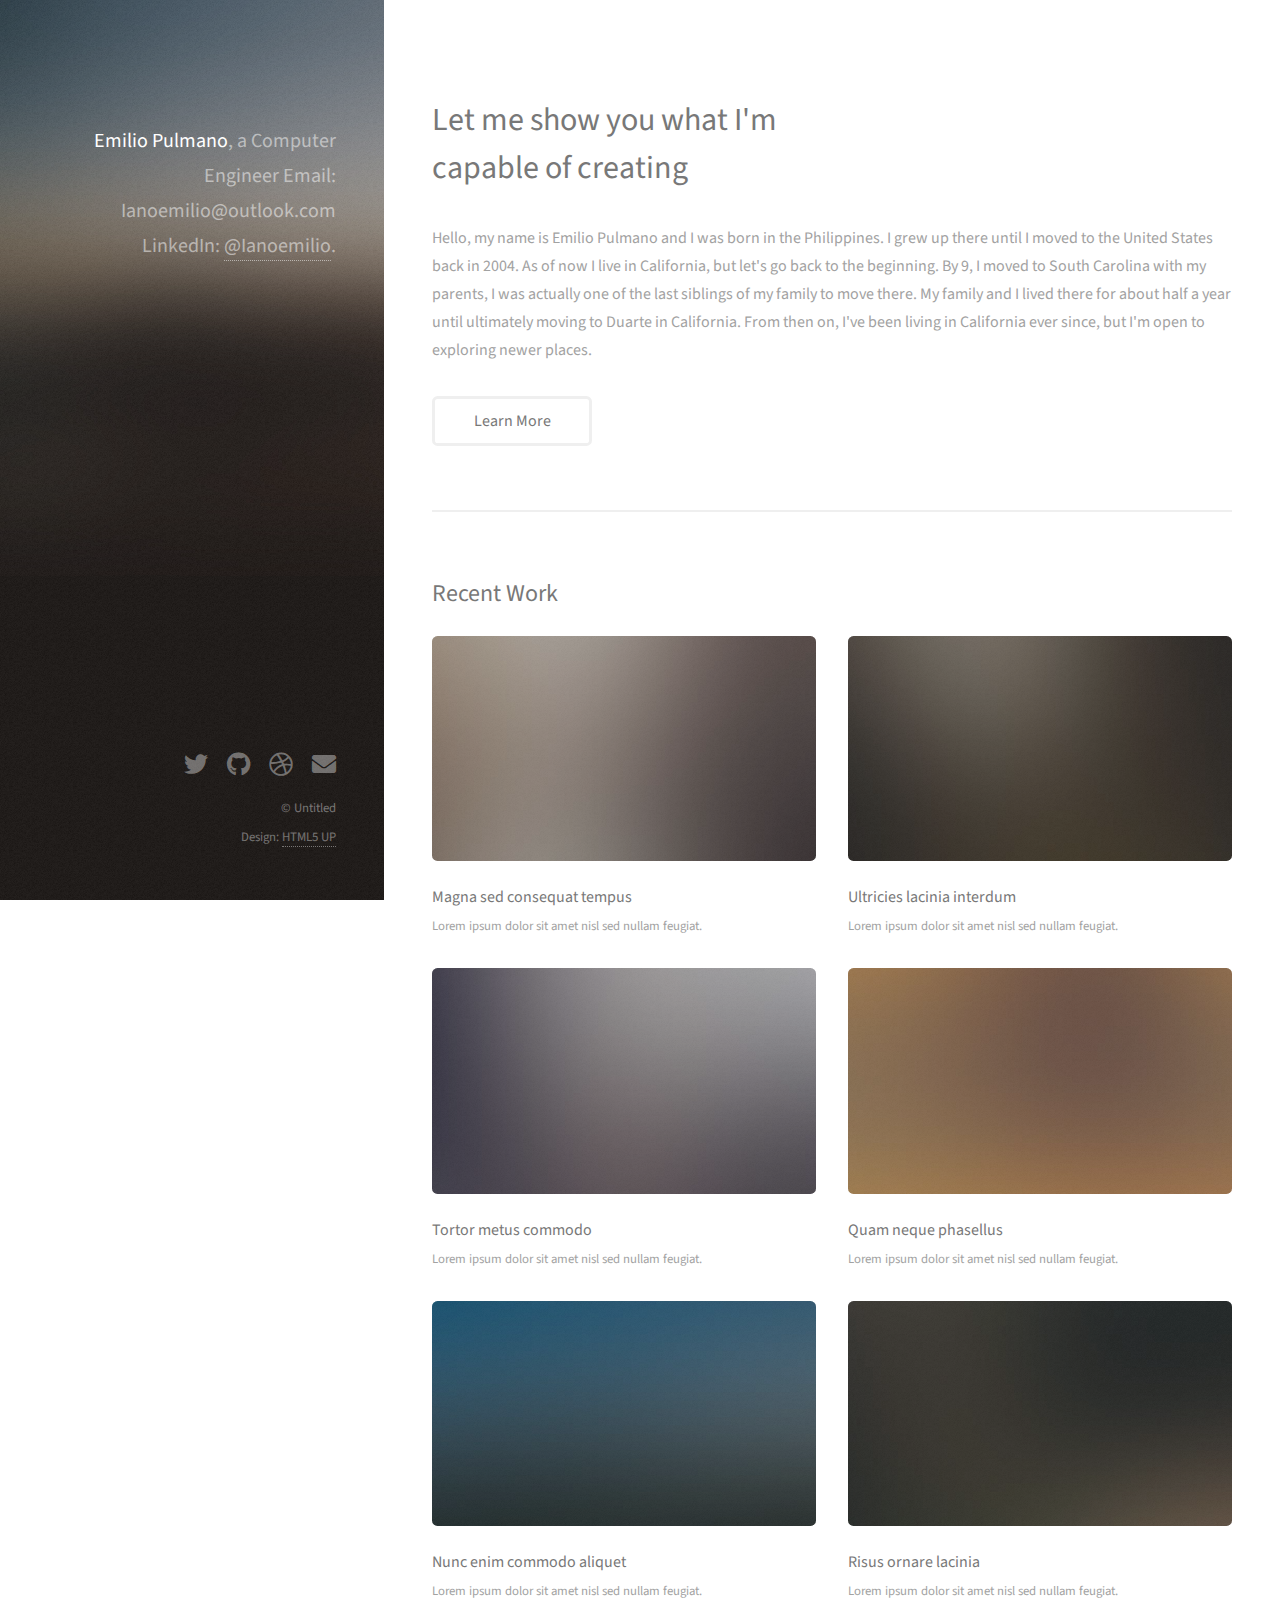
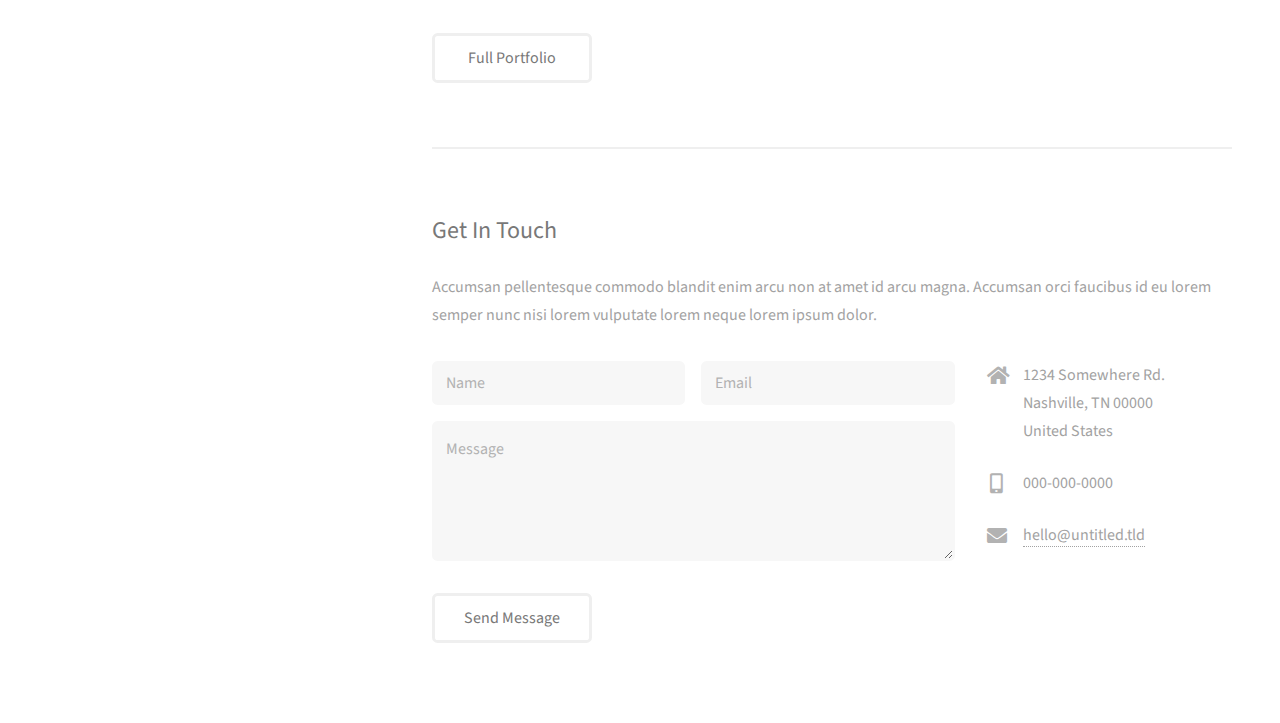
==== commit 727564cd: "changed image avatar id img" ====
--- a/index.html
+++ b/index.html
@@ -16,10 +16,10 @@
 		<!-- Header -->
 			<header id="header">
 				<div class="inner">
-					<a href="#" class="image avatar"><img src="images/avatar.jpg" alt="" /></a>
-					<h1><strong>I am Emilio Pulmano</strong>, a Computer Engineer<br />
+					<a href="#" class="image avatar"><img src="IMG_4580.jpeg" alt="" /></a>
+					<h1><strong>Emilio Pulmano</strong>, a Computer Engineer<br />
 					Email: Ianoemilio@outlook.com<br />
-					LinkedIn: @Ianoemilio <a href="https://www.linkedin.com/in/ianoemilio/">HTML5 UP</a>.</h1>
+					LinkedIn: <a href="https://www.linkedin.com/in/ianoemilio/">@Ianoemilio</a>.</h1>
 				</div>
 			</header>
 
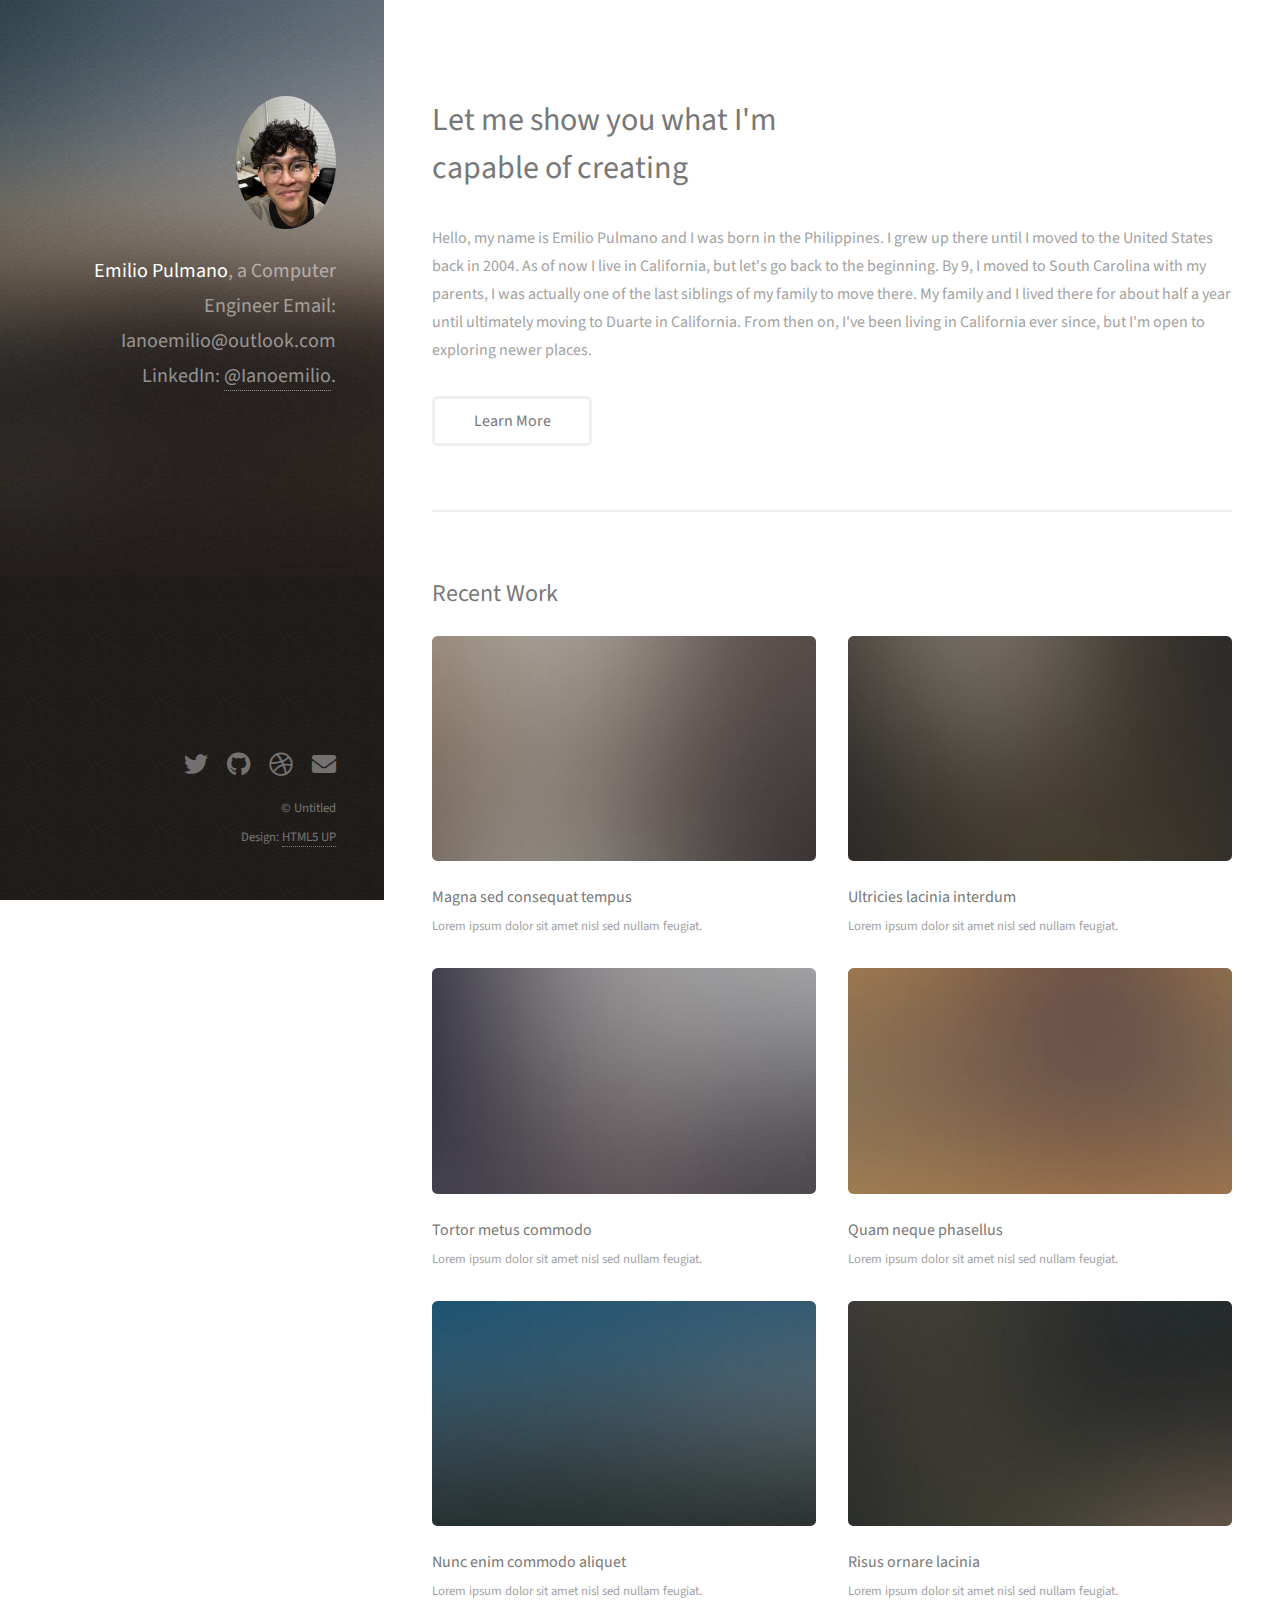
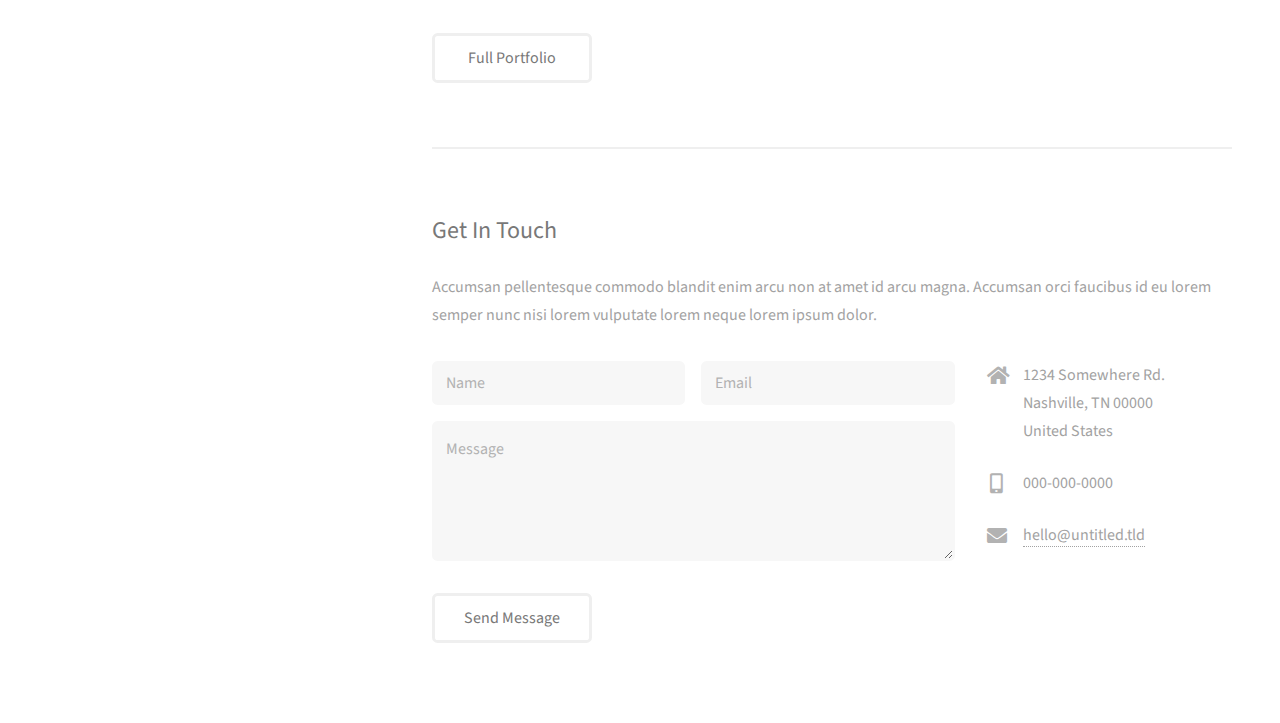
==== commit 38353bd8: "changed image avatar id img" ====
--- a/index.html
+++ b/index.html
@@ -16,7 +16,7 @@
 		<!-- Header -->
 			<header id="header">
 				<div class="inner">
-					<a href="#" class="image avatar"><img src="IMG_4580.jpeg" alt="" /></a>
+					<a href="#" class="image avatar"><img src="/images/avatar.jpg" alt="" /></a>
 					<h1><strong>Emilio Pulmano</strong>, a Computer Engineer<br />
 					Email: Ianoemilio@outlook.com<br />
 					LinkedIn: <a href="https://www.linkedin.com/in/ianoemilio/">@Ianoemilio</a>.</h1>
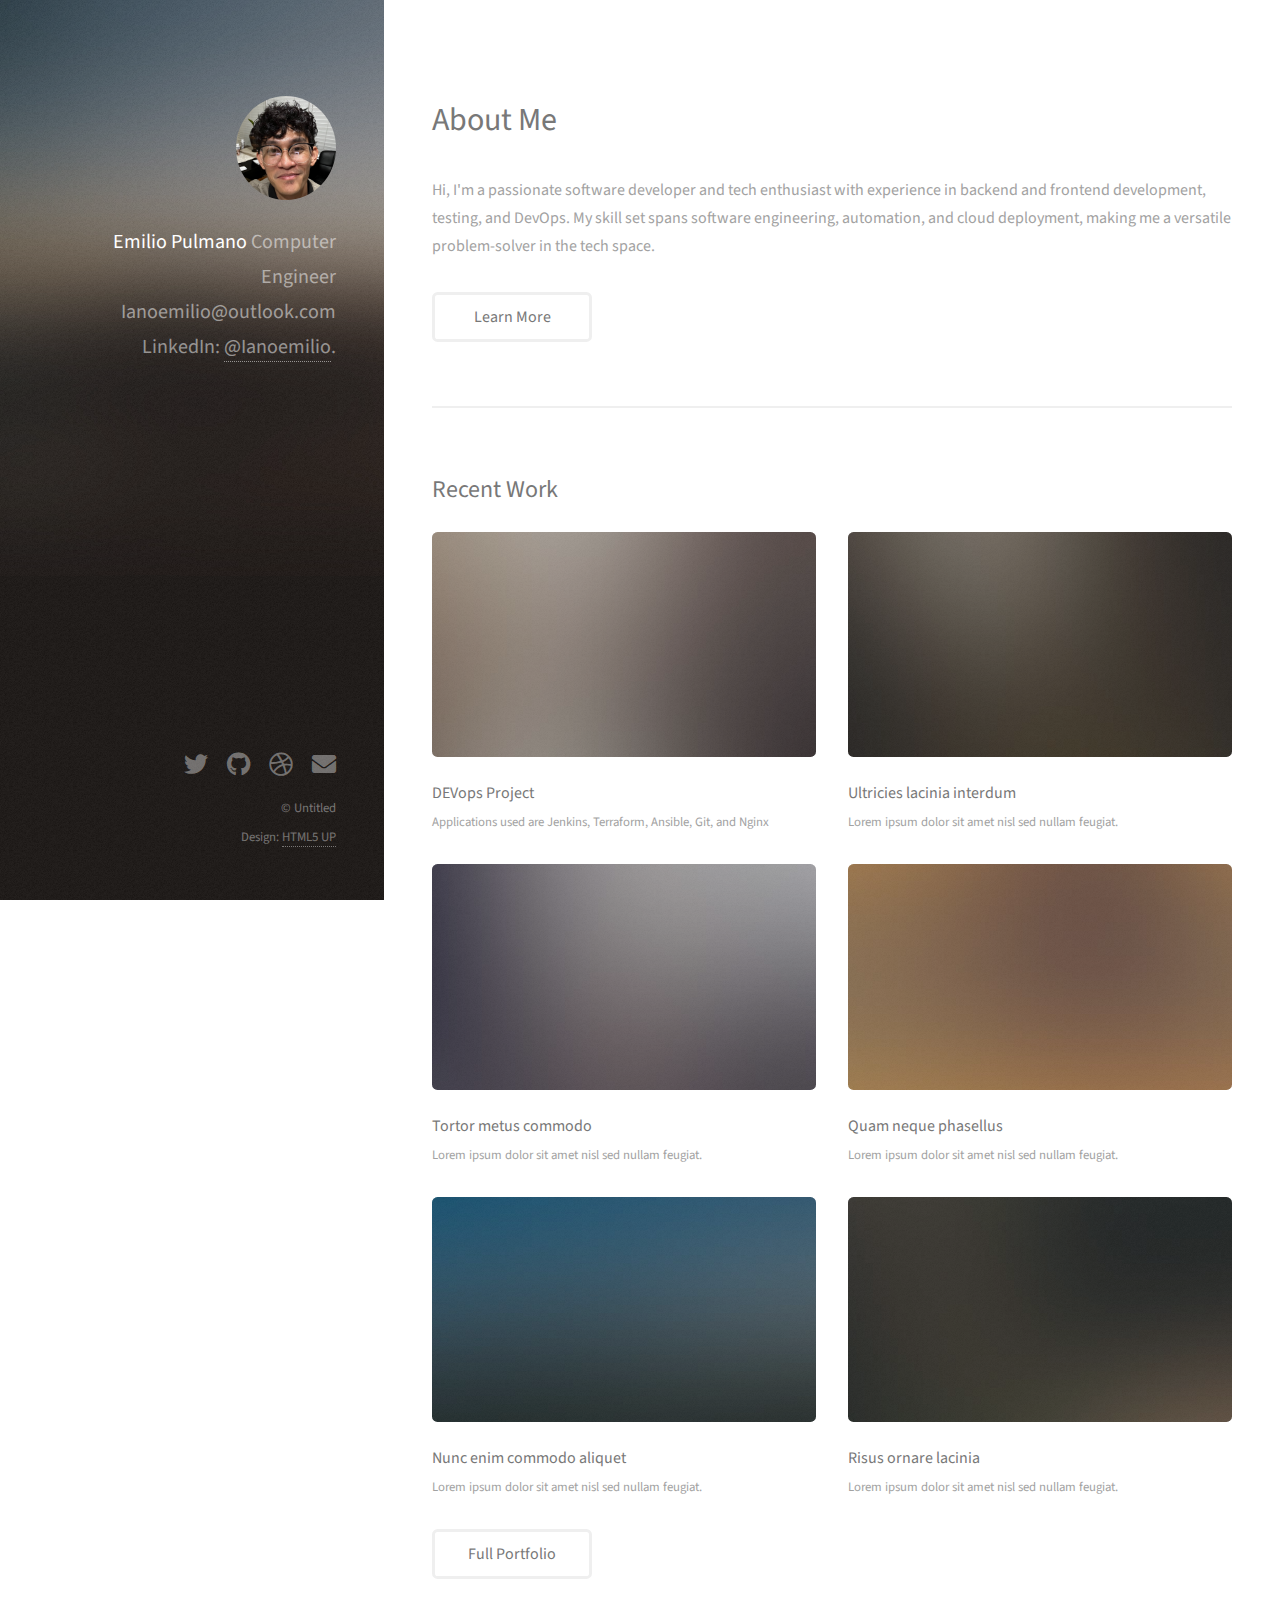
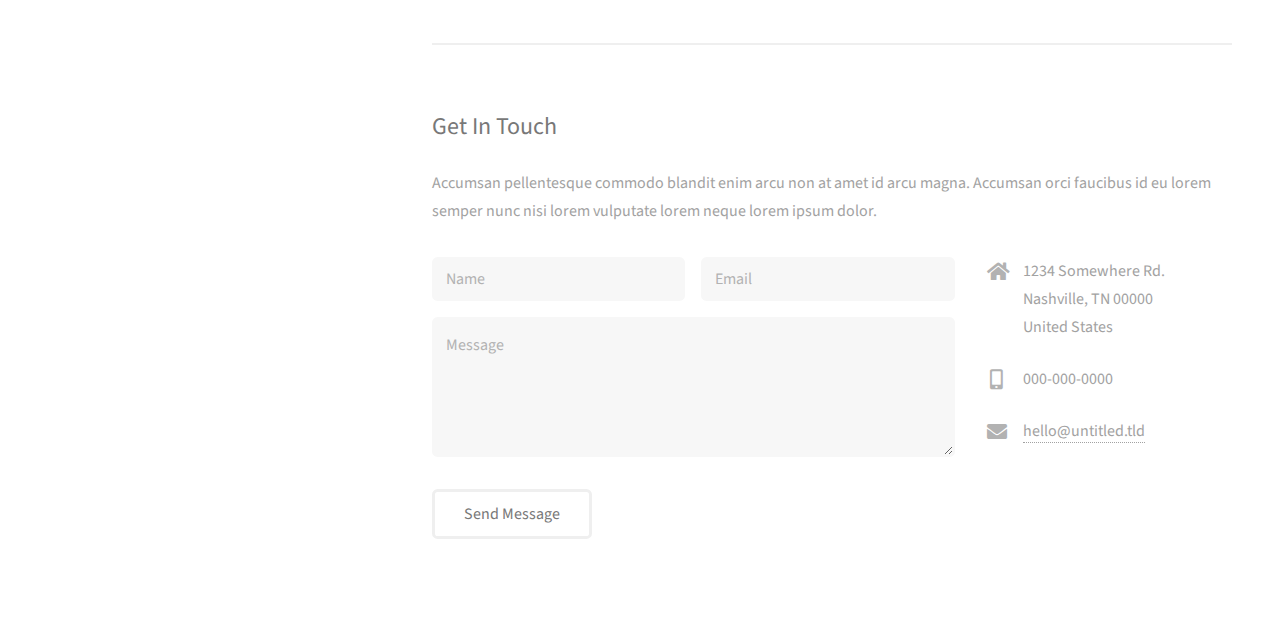
==== commit 27ca3955: "Updated about me and page info" ====
--- a/index.html
+++ b/index.html
@@ -17,9 +17,11 @@
 			<header id="header">
 				<div class="inner">
 					<a href="#" class="image avatar"><img src="/images/avatar.jpg" alt="" /></a>
-					<h1><strong>Emilio Pulmano</strong>, a Computer Engineer<br />
-					Email: Ianoemilio@outlook.com<br />
-					LinkedIn: <a href="https://www.linkedin.com/in/ianoemilio/">@Ianoemilio</a>.</h1>
+					<h1><strong>Emilio Pulmano</strong><br />
+						Computer Engineer<br />
+						Ianoemilio@outlook.com<br />
+						LinkedIn: <a href="https://www.linkedin.com/in/ianoemilio/">@Ianoemilio</a>.
+					</h1>
 				</div>
 			</header>
 
@@ -29,10 +31,9 @@
 				<!-- One -->
 					<section id="one">
 						<header class="major">
-							<h2>Let me show you what I'm<br />
-							capable of creating</h2>
+							<h2>About Me</h2>
 						</header>
-						<p>Hello, my name is Emilio Pulmano and I was born in the Philippines. I grew up there until I moved to the United States back in 2004. As of now I live in California, but let's go back to the beginning. By 9, I moved to South Carolina with my parents, I was actually one of the last siblings of my family to move there. My family and I lived there for about half a year until ultimately moving to Duarte in California. From then on, I've been living in California ever since, but I'm open to exploring newer places.</p>
+						<p>Hi, I'm a passionate software developer and tech enthusiast with experience in backend and frontend development, testing, and DevOps. My skill set spans software engineering, automation, and cloud deployment, making me a versatile problem-solver in the tech space.</p>
 						<ul class="actions">
 							<li><a href="#" class="button">Learn More</a></li>
 						</ul>
@@ -44,8 +45,8 @@
 						<div class="row">
 							<article class="col-6 col-12-xsmall work-item">
 								<a href="images/fulls/01.jpg" class="image fit thumb"><img src="images/thumbs/01.jpg" alt="" /></a>
-								<h3>Magna sed consequat tempus</h3>
-								<p>Lorem ipsum dolor sit amet nisl sed nullam feugiat.</p>
+								<h3>DEVops Project</h3>
+								<p>Applications used are Jenkins, Terraform, Ansible, Git, and Nginx</p>
 							</article>
 							<article class="col-6 col-12-xsmall work-item">
 								<a href="images/fulls/02.jpg" class="image fit thumb"><img src="images/thumbs/02.jpg" alt="" /></a>
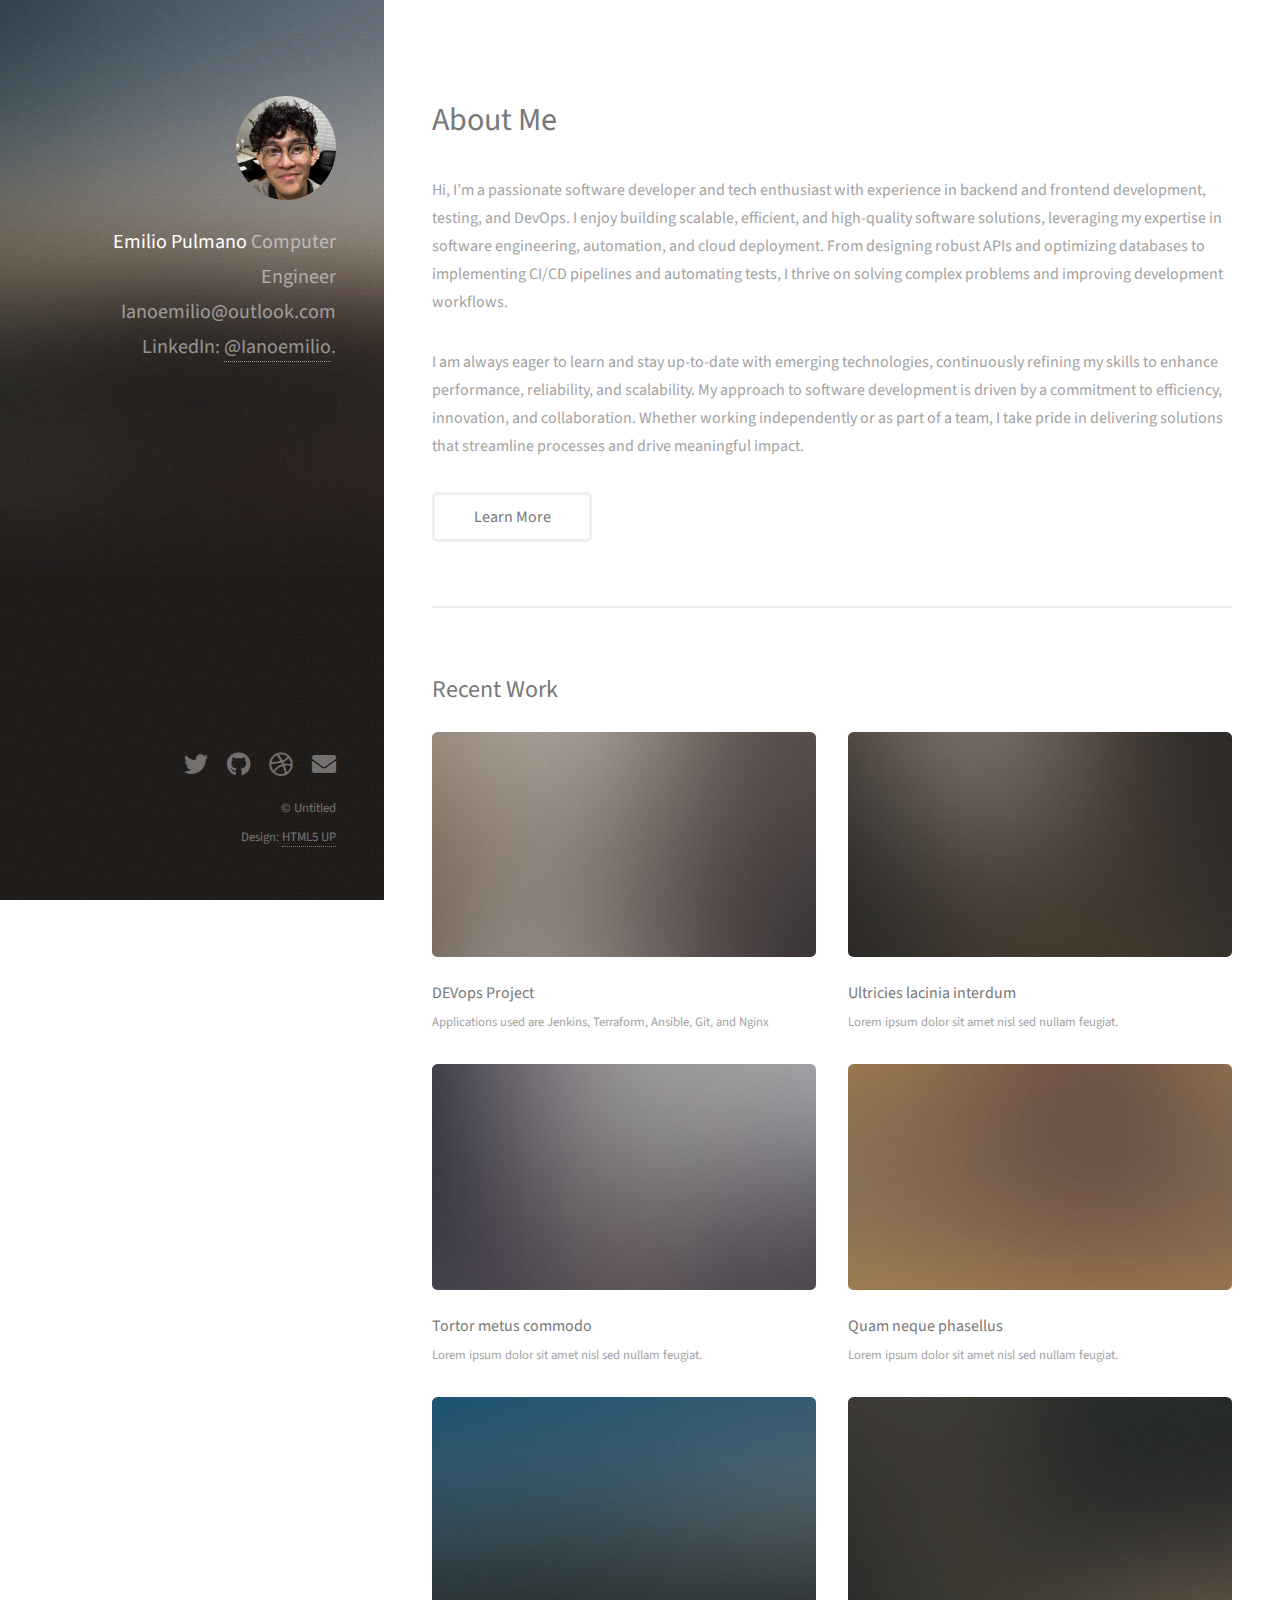
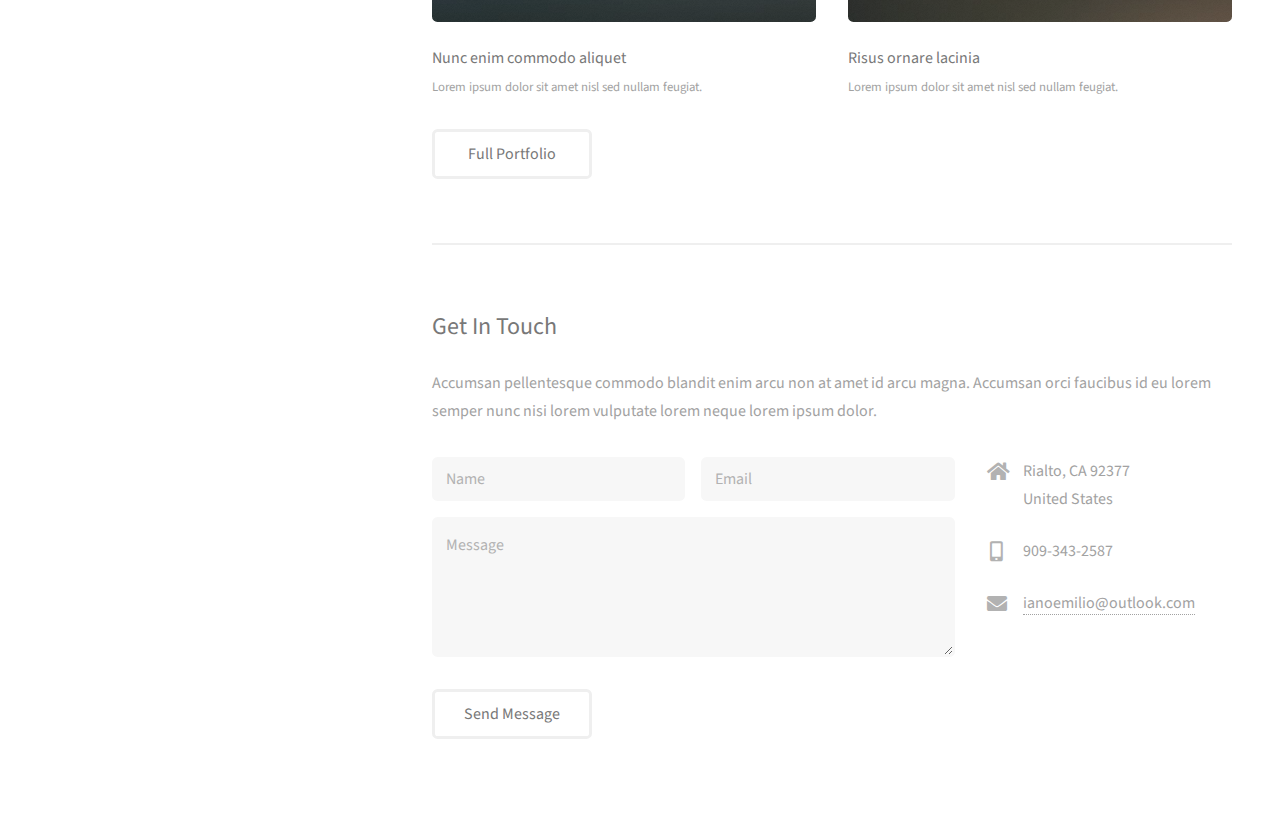
==== commit 418db808: "added more to my about me" ====
--- a/index.html
+++ b/index.html
@@ -33,7 +33,8 @@
 						<header class="major">
 							<h2>About Me</h2>
 						</header>
-						<p>Hi, I'm a passionate software developer and tech enthusiast with experience in backend and frontend development, testing, and DevOps. My skill set spans software engineering, automation, and cloud deployment, making me a versatile problem-solver in the tech space.</p>
+						<p>Hi, I’m a passionate software developer and tech enthusiast with experience in backend and frontend development, testing, and DevOps. I enjoy building scalable, efficient, and high-quality software solutions, leveraging my expertise in software engineering, automation, and cloud deployment. From designing robust APIs and optimizing databases to implementing CI/CD pipelines and automating tests, I thrive on solving complex problems and improving development workflows. </p>
+						<p>I am always eager to learn and stay up-to-date with emerging technologies, continuously refining my skills to enhance performance, reliability, and scalability. My approach to software development is driven by a commitment to efficiency, innovation, and collaboration. Whether working independently or as part of a team, I take pride in delivering solutions that streamline processes and drive meaningful impact.</p>
 						<ul class="actions">
 							<li><a href="#" class="button">Learn More</a></li>
 						</ul>
@@ -100,17 +101,16 @@
 								<ul class="labeled-icons">
 									<li>
 										<h3 class="icon solid fa-home"><span class="label">Address</span></h3>
-										1234 Somewhere Rd.<br />
-										Nashville, TN 00000<br />
+										Rialto, CA 92377<br />
 										United States
 									</li>
 									<li>
 										<h3 class="icon solid fa-mobile-alt"><span class="label">Phone</span></h3>
-										000-000-0000
+										909-343-2587
 									</li>
 									<li>
 										<h3 class="icon solid fa-envelope"><span class="label">Email</span></h3>
-										<a href="#">hello@untitled.tld</a>
+										<a href="#">ianoemilio@outlook.com</a>
 									</li>
 								</ul>
 							</div>
